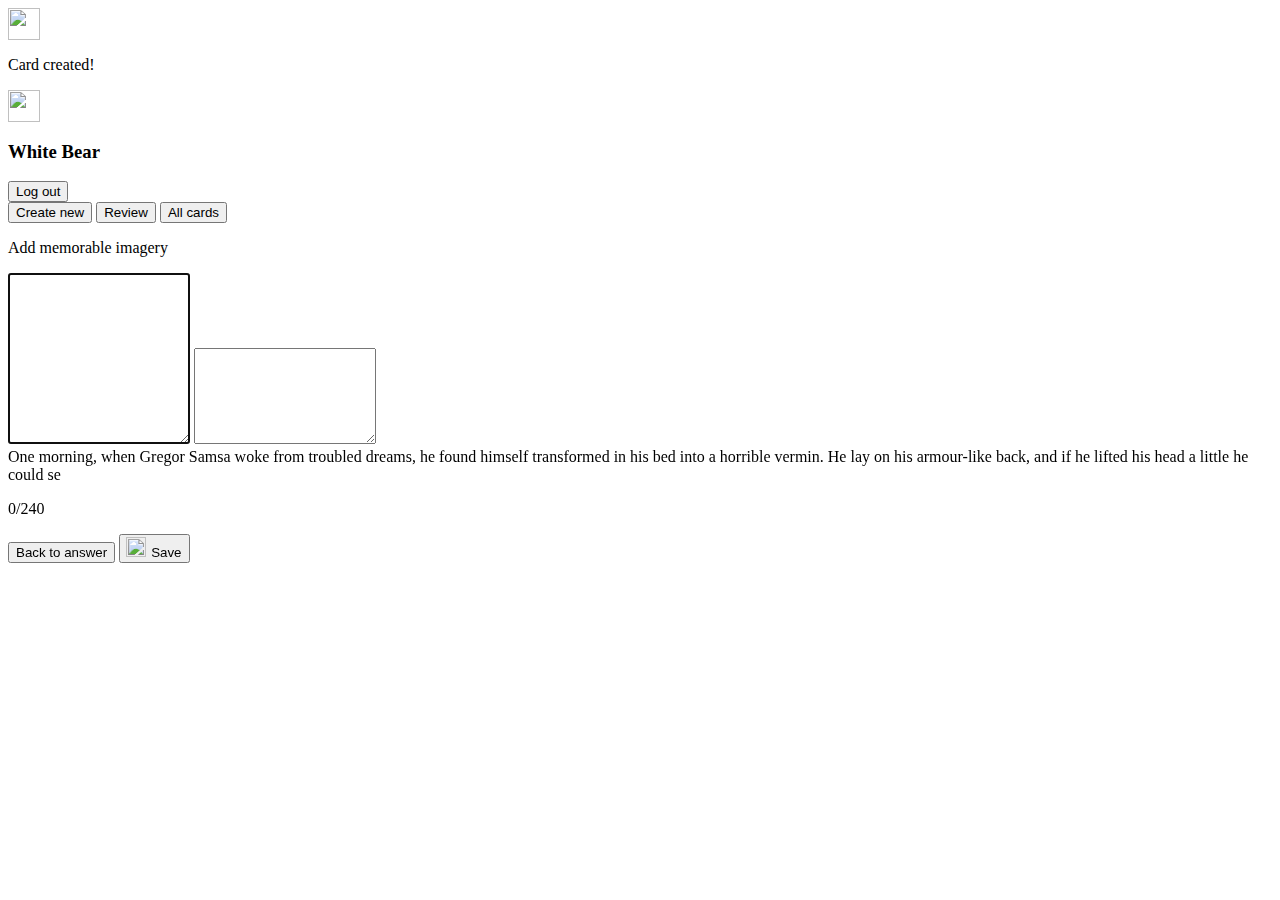
==== all-cards.html @ 061942e2 "add success overlay" ====
<html lang="en">
   <head>
      <meta charset="UTF-8" />
      <meta name="viewport" content="width=device-width, initial-scale=1.0" />
      <title>White Bear</title>
      <link href="/style/dist.css" rel="stylesheet" />
   </head>
   <body>
      <div
         class="bg-success w-100 lead d-none justify-content-center fixed-top"
         id="overlay-success"
      >
         <img src="/icons/success.svg" width="32px" />
         <p class="d-inline py-4 ml-2">Card created!</p>
      </div>

      <div class="container">
         <div class="row">
            <div
               class="col-12 col-md-10 offset-md-1 col-lg-8 offset-lg-2 col-xl-6 offset-xl-3"
            >
               <img src="icons/logo-app.svg" width="32px" />
               <h3 class="d-inline text-brand text-dark">White Bear</h3>
               <button class="btn btn-link float-right mt-n1">Log out</button>
               <div class="clearfix"></div>
               <div
                  class="btn-group d-flex mt-1"
                  role="navigation"
                  aria-label="navigation"
               >
                  <button type="button" class="btn btn-secondary tab-active">
                     Create new
                  </button>
                  <button type="button" class="btn btn-secondary tab-separator">
                     Review
                  </button>
                  <button type="button" class="btn btn-secondary tab-separator">
                     All cards
                  </button>
               </div>

               <p class="text-center lead text-muted my-2">
                  Add memorable imagery
               </p>

               <div class="ml-5 mr-5">
                  <div class="card">
                     <div class="card-body bg-primary lead">
                        <!-- We put in two different text areas 
                            for the mockup depending on screen size, 
                            so that 300 characters would show without 
                            having scroll bars. d-md-none and d-md-block-->
                        <!-- Autofocus is an attribute so the cursor is
                        automatically blinking when the page loads. -->
                        <textarea
                           rows="11"
                           class="d-md-none"
                           autofocus
                        ></textarea>
                        <textarea
                           rows="6"
                           class="d-none d-md-block"
                           autofocus
                        ></textarea>
                     </div>
                  </div>
                  <div class="card">
                     <div class="card-body bg-secondary lead">
                        One morning, when Gregor Samsa woke from troubled
                        dreams, he found himself transformed in his bed into a
                        horrible vermin. He lay on his armour-like back, and if
                        he lifted his head a little he could se
                     </div>
                  </div>

                  <p class="float-right mt-2 mb-5 text-muted">0/240</p>

                  <div class="clearfix"></div>

                  <button class="btn btn-link mt-1">Back to answer</button>
                  <button
                     class="btn btn-primary btn-lg ml-4 float-right"
                     id="save-card"
                  >
                     <img
                        src="/icons/save.svg"
                        width="20px"
                        style="
                           margin-bottom: 3px;
                           margin-right: 5px;
                           margin-left: -1px;
                        "
                     />Save
                  </button>
               </div>
            </div>
         </div>
      </div>
      <script
         src="https://cdnjs.cloudflare.com/ajax/libs/jquery/3.5.1/jquery.min.js"
         defer
      ></script>
      <script src="/script.js" defer></script>
   </body>
</html>
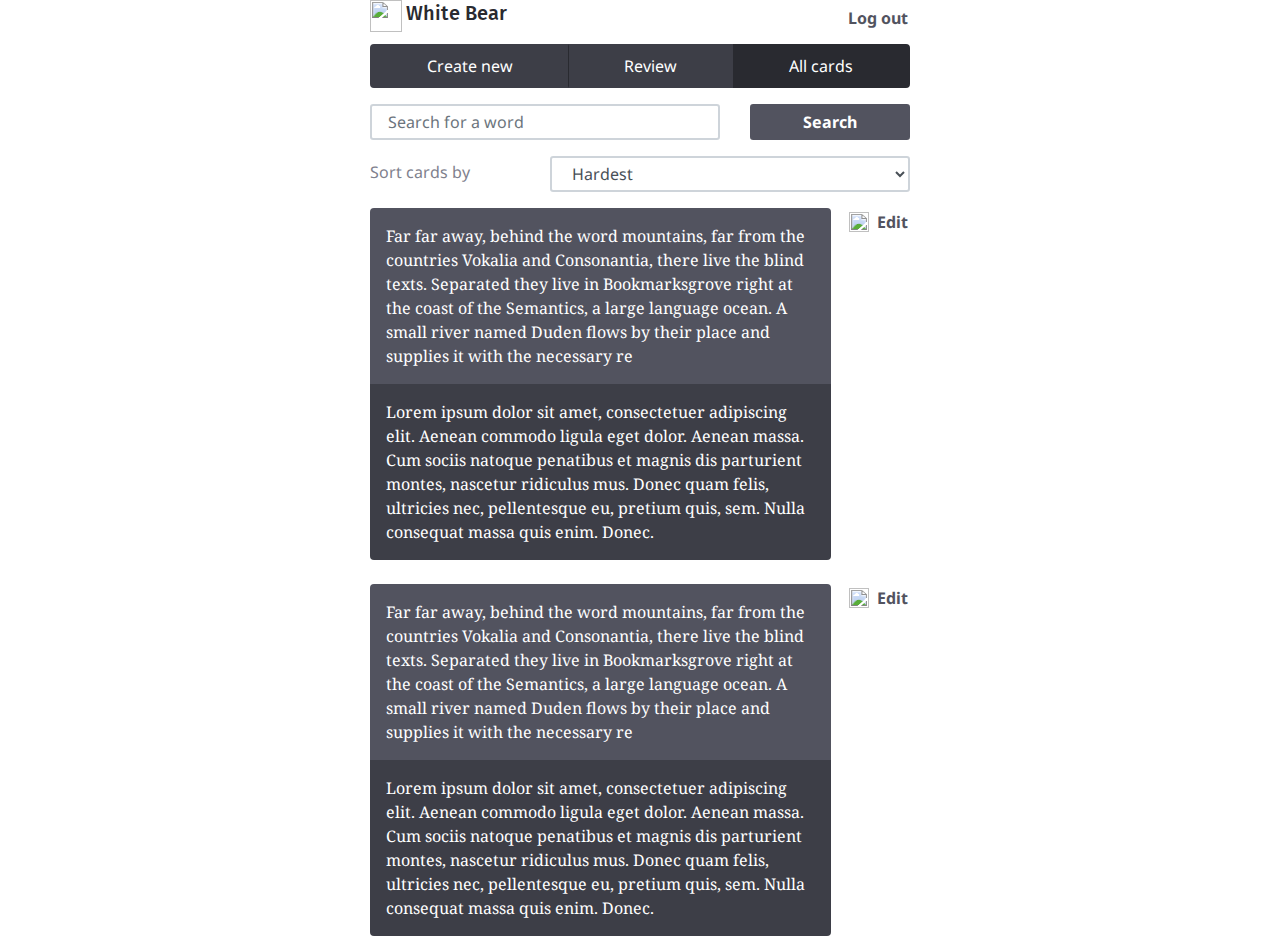
==== commit 4abb479c: "add landing page" ====
--- a/all-cards.html
+++ b/all-cards.html
@@ -21,77 +21,125 @@
             >
                <img src="icons/logo-app.svg" width="32px" />
                <h3 class="d-inline text-brand text-dark">White Bear</h3>
-               <button class="btn btn-link float-right mt-n1">Log out</button>
+               <a href="index.html" class="btn btn-link float-right mt-n1"
+                  >Log out</a
+               >
                <div class="clearfix"></div>
                <div
                   class="btn-group d-flex mt-1"
                   role="navigation"
                   aria-label="navigation"
                >
-                  <button type="button" class="btn btn-secondary tab-active">
+                  <a href="create-answer.html" class="btn btn-secondary">
                      Create new
-                  </button>
-                  <button type="button" class="btn btn-secondary tab-separator">
+                  </a>
+                  <a
+                     href="review-imagery.html"
+                     class="btn btn-secondary tab-separator"
+                  >
                      Review
-                  </button>
-                  <button type="button" class="btn btn-secondary tab-separator">
+                  </a>
+                  <a
+                     href="all-cards.html"
+                     class="btn btn-secondary tab-separator tab-active"
+                  >
                      All cards
-                  </button>
+                  </a>
                </div>
 
-               <p class="text-center lead text-muted my-2">
-                  Add memorable imagery
-               </p>
+               <div class="row my-4">
+                  <div class="col-8">
+                     <input
+                        class="form-control form-control-sm"
+                        type="text"
+                        placeholder="Search for a word"
+                     />
+                  </div>
+                  <div class="col-4">
+                     <button class="btn btn-primary btn-block btn-sm">
+                        Search
+                     </button>
+                  </div>
+               </div>
 
-               <div class="ml-5 mr-5">
-                  <div class="card">
-                     <div class="card-body bg-primary lead">
-                        <!-- We put in two different text areas 
-                            for the mockup depending on screen size, 
-                            so that 300 characters would show without 
-                            having scroll bars. d-md-none and d-md-block-->
-                        <!-- Autofocus is an attribute so the cursor is
-                        automatically blinking when the page loads. -->
-                        <textarea
-                           rows="11"
-                           class="d-md-none"
-                           autofocus
-                        ></textarea>
-                        <textarea
-                           rows="6"
-                           class="d-none d-md-block"
-                           autofocus
-                        ></textarea>
+               <div class="row my-4 no-gutters">
+                  <div class="col-4">
+                     <p class="text-muted mt-1">Sort cards by</p>
+                  </div>
+                  <div class="col-8">
+                     <select class="form-control form-control-sm">
+                        <option>Most recent</option>
+                        <option>Oldest</option>
+                        <option selected>Hardest</option>
+                        <option>Easiest</option>
+                     </select>
+                  </div>
+               </div>
+
+               <div class="d-flex align-items-start mb-5">
+                  <div class="app-cards">
+                     <div class="card">
+                        <div class="card-body bg-primary">
+                           Far far away, behind the word mountains, far from the
+                           countries Vokalia and Consonantia, there live the
+                           blind texts. Separated they live in Bookmarksgrove
+                           right at the coast of the Semantics, a large language
+                           ocean. A small river named Duden flows by their place
+                           and supplies it with the necessary re
+                        </div>
+                     </div>
+                     <div class="card">
+                        <div class="card-body bg-secondary">
+                           Lorem ipsum dolor sit amet, consectetuer adipiscing
+                           elit. Aenean commodo ligula eget dolor. Aenean massa.
+                           Cum sociis natoque penatibus et magnis dis parturient
+                           montes, nascetur ridiculus mus. Donec quam felis,
+                           ultricies nec, pellentesque eu, pretium quis, sem.
+                           Nulla consequat massa quis enim. Donec.
+                        </div>
                      </div>
                   </div>
-                  <div class="card">
-                     <div class="card-body bg-secondary lead">
-                        One morning, when Gregor Samsa woke from troubled
-                        dreams, he found himself transformed in his bed into a
-                        horrible vermin. He lay on his armour-like back, and if
-                        he lifted his head a little he could se
+                  <a href="edit.html" class="btn btn-link ml-4 d-flex mt-n2">
+                     <img
+                        src="/icons/edit.svg"
+                        class="mr-2"
+                        style="margin-top: 2px; margin-right: 8px"
+                        width="20px"
+                     />Edit
+                  </a>
+               </div>
+
+               <div class="d-flex align-items-start">
+                  <div class="app-cards">
+                     <div class="card">
+                        <div class="card-body bg-primary">
+                           Far far away, behind the word mountains, far from the
+                           countries Vokalia and Consonantia, there live the
+                           blind texts. Separated they live in Bookmarksgrove
+                           right at the coast of the Semantics, a large language
+                           ocean. A small river named Duden flows by their place
+                           and supplies it with the necessary re
+                        </div>
+                     </div>
+                     <div class="card">
+                        <div class="card-body bg-secondary">
+                           Lorem ipsum dolor sit amet, consectetuer adipiscing
+                           elit. Aenean commodo ligula eget dolor. Aenean massa.
+                           Cum sociis natoque penatibus et magnis dis parturient
+                           montes, nascetur ridiculus mus. Donec quam felis,
+                           ultricies nec, pellentesque eu, pretium quis, sem.
+                           Nulla consequat massa quis enim. Donec.
+                        </div>
                      </div>
                   </div>
-
-                  <p class="float-right mt-2 mb-5 text-muted">0/240</p>
-
-                  <div class="clearfix"></div>
-
-                  <button class="btn btn-link mt-1">Back to answer</button>
-                  <button
-                     class="btn btn-primary btn-lg ml-4 float-right"
-                     id="save-card"
-                  >
+                  <a href="edit.html" class="btn btn-link ml-4 d-flex mt-n2">
                      <img
-                        src="/icons/save.svg"
+                        src="/icons/edit.svg"
+                        class="mr-2"
+                        style="margin-top: 2px; margin-right: 8px"
                         width="20px"
-                        style="
-                           margin-bottom: 3px;
-                           margin-right: 5px;
-                           margin-left: -1px;
-                        "
-                     />Save
-                  </button>
+                     />Edit
+                  </a>
                </div>
             </div>
          </div>
--- a/style/dist.css
+++ b/style/dist.css
@@ -0,0 +1,11437 @@
+@charset "UTF-8";
+@import url("https://fonts.googleapis.com/css2?family=Fira+Sans:wght@500&family=Noto+Sans:wght@400;700&family=Noto+Serif&display=swap");
+/*!
+ * Bootstrap v4.5.2 (https://getbootstrap.com/)
+ * Copyright 2011-2020 The Bootstrap Authors
+ * Copyright 2011-2020 Twitter, Inc.
+ * Licensed under MIT (https://github.com/twbs/bootstrap/blob/main/LICENSE)
+ */
+:root {
+  --blue: #2f52b9;
+  --indigo: #6610f2;
+  --purple: #6f42c1;
+  --pink: #e83e8c;
+  --red: #a42443;
+  --orange: #fd7e14;
+  --yellow: #ffc107;
+  --green: #28a745;
+  --teal: #20c997;
+  --cyan: #17a2b8;
+  --white: #fff;
+  --gray: #52535f;
+  --gray-dark: #292a30;
+  --primary: #52535f;
+  --secondary: #3d3e47;
+  --success: #2f52b9;
+  --info: #17a2b8;
+  --warning: #ffc107;
+  --danger: #a42443;
+  --light: #cccdd2;
+  --dark: #292a30;
+  --breakpoint-xs: 0;
+  --breakpoint-sm: 576px;
+  --breakpoint-md: 768px;
+  --breakpoint-lg: 992px;
+  --breakpoint-xl: 1200px;
+  --font-family-sans-serif: "Noto Sans", sans-serif, "Apple Color Emoji", "Segoe UI Emoji", "Segoe UI Symbol", "Noto Color Emoji";
+  --font-family-monospace: SFMono-Regular, Menlo, Monaco, Consolas, "Liberation Mono", "Courier New", monospace;
+}
+
+*,
+*::before,
+*::after {
+  box-sizing: border-box;
+}
+
+html {
+  font-family: sans-serif;
+  line-height: 1.15;
+  -webkit-text-size-adjust: 100%;
+  -webkit-tap-highlight-color: rgba(0, 0, 0, 0);
+}
+
+article, aside, figcaption, figure, footer, header, hgroup, main, nav, section {
+  display: block;
+}
+
+body {
+  margin: 0;
+  font-family: "Noto Sans", sans-serif, "Apple Color Emoji", "Segoe UI Emoji", "Segoe UI Symbol", "Noto Color Emoji";
+  font-size: 1rem;
+  font-weight: 400;
+  line-height: 1.5;
+  color: #212529;
+  text-align: left;
+  background-color: #fff;
+}
+
+[tabindex="-1"]:focus:not(:focus-visible) {
+  outline: 0 !important;
+}
+
+hr {
+  box-sizing: content-box;
+  height: 0;
+  overflow: visible;
+}
+
+h1, h2, h3, h4, h5, h6 {
+  margin-top: 0;
+  margin-bottom: 0.5rem;
+}
+
+p {
+  margin-top: 0;
+  margin-bottom: 0;
+}
+
+abbr[title],
+abbr[data-original-title] {
+  text-decoration: underline;
+  text-decoration: underline dotted;
+  cursor: help;
+  border-bottom: 0;
+  text-decoration-skip-ink: none;
+}
+
+address {
+  margin-bottom: 1rem;
+  font-style: normal;
+  line-height: inherit;
+}
+
+ol,
+ul,
+dl {
+  margin-top: 0;
+  margin-bottom: 1rem;
+}
+
+ol ol,
+ul ul,
+ol ul,
+ul ol {
+  margin-bottom: 0;
+}
+
+dt {
+  font-weight: 700;
+}
+
+dd {
+  margin-bottom: 0.5rem;
+  margin-left: 0;
+}
+
+blockquote {
+  margin: 0 0 1rem;
+}
+
+b,
+strong {
+  font-weight: bolder;
+}
+
+small {
+  font-size: 80%;
+}
+
+sub,
+sup {
+  position: relative;
+  font-size: 75%;
+  line-height: 0;
+  vertical-align: baseline;
+}
+
+sub {
+  bottom: -0.25em;
+}
+
+sup {
+  top: -0.5em;
+}
+
+a {
+  color: #52535f;
+  text-decoration: none;
+  background-color: transparent;
+}
+a:hover {
+  color: #2f2f36;
+  text-decoration: underline;
+}
+
+a:not([href]):not([class]) {
+  color: inherit;
+  text-decoration: none;
+}
+a:not([href]):not([class]):hover {
+  color: inherit;
+  text-decoration: none;
+}
+
+pre,
+code,
+kbd,
+samp {
+  font-family: SFMono-Regular, Menlo, Monaco, Consolas, "Liberation Mono", "Courier New", monospace;
+  font-size: 1em;
+}
+
+pre {
+  margin-top: 0;
+  margin-bottom: 1rem;
+  overflow: auto;
+  -ms-overflow-style: scrollbar;
+}
+
+figure {
+  margin: 0 0 1rem;
+}
+
+img {
+  vertical-align: middle;
+  border-style: none;
+}
+
+svg {
+  overflow: hidden;
+  vertical-align: middle;
+}
+
+table {
+  border-collapse: collapse;
+}
+
+caption {
+  padding-top: 0.75rem;
+  padding-bottom: 0.75rem;
+  color: #6c757d;
+  text-align: left;
+  caption-side: bottom;
+}
+
+th {
+  text-align: inherit;
+}
+
+label {
+  display: inline-block;
+  margin-bottom: 0.5rem;
+}
+
+button {
+  border-radius: 0;
+}
+
+button:focus {
+  outline: 1px dotted;
+  outline: 5px auto -webkit-focus-ring-color;
+}
+
+input,
+button,
+select,
+optgroup,
+textarea {
+  margin: 0;
+  font-family: inherit;
+  font-size: inherit;
+  line-height: inherit;
+}
+
+button,
+input {
+  overflow: visible;
+}
+
+button,
+select {
+  text-transform: none;
+}
+
+[role=button] {
+  cursor: pointer;
+}
+
+select {
+  word-wrap: normal;
+}
+
+button,
+[type=button],
+[type=reset],
+[type=submit] {
+  -webkit-appearance: button;
+}
+
+button:not(:disabled),
+[type=button]:not(:disabled),
+[type=reset]:not(:disabled),
+[type=submit]:not(:disabled) {
+  cursor: pointer;
+}
+
+button::-moz-focus-inner,
+[type=button]::-moz-focus-inner,
+[type=reset]::-moz-focus-inner,
+[type=submit]::-moz-focus-inner {
+  padding: 0;
+  border-style: none;
+}
+
+input[type=radio],
+input[type=checkbox] {
+  box-sizing: border-box;
+  padding: 0;
+}
+
+textarea {
+  overflow: auto;
+  resize: vertical;
+}
+
+fieldset {
+  min-width: 0;
+  padding: 0;
+  margin: 0;
+  border: 0;
+}
+
+legend {
+  display: block;
+  width: 100%;
+  max-width: 100%;
+  padding: 0;
+  margin-bottom: 0.5rem;
+  font-size: 1.5rem;
+  line-height: inherit;
+  color: inherit;
+  white-space: normal;
+}
+
+progress {
+  vertical-align: baseline;
+}
+
+[type=number]::-webkit-inner-spin-button,
+[type=number]::-webkit-outer-spin-button {
+  height: auto;
+}
+
+[type=search] {
+  outline-offset: -2px;
+  -webkit-appearance: none;
+}
+
+[type=search]::-webkit-search-decoration {
+  -webkit-appearance: none;
+}
+
+::-webkit-file-upload-button {
+  font: inherit;
+  -webkit-appearance: button;
+}
+
+output {
+  display: inline-block;
+}
+
+summary {
+  display: list-item;
+  cursor: pointer;
+}
+
+template {
+  display: none;
+}
+
+[hidden] {
+  display: none !important;
+}
+
+h1, h2, h3, h4, h5, h6,
+.h1, .h2, .h3, .h4, .h5, .h6 {
+  margin-bottom: 0.5rem;
+  font-weight: 500;
+  line-height: 1.2;
+}
+
+h1, .h1 {
+  font-size: 3.75rem;
+}
+
+h2, .h2 {
+  font-size: 1.6875rem;
+}
+
+h3, .h3 {
+  font-size: 1.25rem;
+}
+
+h4, .h4 {
+  font-size: 1.25rem;
+}
+
+h5, .h5 {
+  font-size: 1.25rem;
+}
+
+h6, .h6 {
+  font-size: 1rem;
+}
+
+.lead {
+  font-size: 1.25rem;
+  font-weight: 400;
+}
+
+.display-1 {
+  font-size: 6rem;
+  font-weight: 300;
+  line-height: 1.2;
+}
+
+.display-2 {
+  font-size: 5.5rem;
+  font-weight: 300;
+  line-height: 1.2;
+}
+
+.display-3 {
+  font-size: 4.5rem;
+  font-weight: 300;
+  line-height: 1.2;
+}
+
+.display-4 {
+  font-size: 3.5rem;
+  font-weight: 300;
+  line-height: 1.2;
+}
+
+hr {
+  margin-top: 1rem;
+  margin-bottom: 1rem;
+  border: 0;
+  border-top: 1px solid rgba(0, 0, 0, 0.1);
+}
+
+small,
+.small {
+  font-size: 80%;
+  font-weight: 400;
+}
+
+mark,
+.mark {
+  padding: 0.2em;
+  background-color: #fcf8e3;
+}
+
+.list-unstyled {
+  padding-left: 0;
+  list-style: none;
+}
+
+.list-inline {
+  padding-left: 0;
+  list-style: none;
+}
+
+.list-inline-item {
+  display: inline-block;
+}
+.list-inline-item:not(:last-child) {
+  margin-right: 0.5rem;
+}
+
+.initialism {
+  font-size: 90%;
+  text-transform: uppercase;
+}
+
+.blockquote {
+  margin-bottom: 1rem;
+  font-size: 1.25rem;
+}
+
+.blockquote-footer {
+  display: block;
+  font-size: 80%;
+  color: #6c757d;
+}
+.blockquote-footer::before {
+  content: "— ";
+}
+
+.img-fluid {
+  max-width: 100%;
+  height: auto;
+}
+
+.img-thumbnail {
+  padding: 0.25rem;
+  background-color: #fff;
+  border: 1px solid #dee2e6;
+  border-radius: 0.25rem;
+  max-width: 100%;
+  height: auto;
+}
+
+.figure {
+  display: inline-block;
+}
+
+.figure-img {
+  margin-bottom: 0.5rem;
+  line-height: 1;
+}
+
+.figure-caption {
+  font-size: 90%;
+  color: #6c757d;
+}
+
+code {
+  font-size: 87.5%;
+  color: #e83e8c;
+  word-wrap: break-word;
+}
+a > code {
+  color: inherit;
+}
+
+kbd {
+  padding: 0.2rem 0.4rem;
+  font-size: 87.5%;
+  color: #fff;
+  background-color: #212529;
+  border-radius: 4px;
+}
+kbd kbd {
+  padding: 0;
+  font-size: 100%;
+  font-weight: 700;
+}
+
+pre {
+  display: block;
+  font-size: 87.5%;
+  color: #212529;
+}
+pre code {
+  font-size: inherit;
+  color: inherit;
+  word-break: normal;
+}
+
+.pre-scrollable {
+  max-height: 340px;
+  overflow-y: scroll;
+}
+
+.container,
+.container-fluid,
+.container-xl,
+.container-lg,
+.container-md,
+.container-sm {
+  width: 100%;
+  padding-right: 15px;
+  padding-left: 15px;
+  margin-right: auto;
+  margin-left: auto;
+}
+
+@media (min-width: 576px) {
+  .container-sm, .container {
+    max-width: 540px;
+  }
+}
+@media (min-width: 768px) {
+  .container-md, .container-sm, .container {
+    max-width: 720px;
+  }
+}
+@media (min-width: 992px) {
+  .container-lg, .container-md, .container-sm, .container {
+    max-width: 960px;
+  }
+}
+@media (min-width: 1200px) {
+  .container-xl, .container-lg, .container-md, .container-sm, .container {
+    max-width: 1140px;
+  }
+}
+.row {
+  display: flex;
+  flex-wrap: wrap;
+  margin-right: -15px;
+  margin-left: -15px;
+}
+
+.no-gutters {
+  margin-right: 0;
+  margin-left: 0;
+}
+.no-gutters > .col,
+.no-gutters > [class*=col-] {
+  padding-right: 0;
+  padding-left: 0;
+}
+
+.col-xl,
+.col-xl-auto, .col-xl-12, .col-xl-11, .col-xl-10, .col-xl-9, .col-xl-8, .col-xl-7, .col-xl-6, .col-xl-5, .col-xl-4, .col-xl-3, .col-xl-2, .col-xl-1, .col-lg,
+.col-lg-auto, .col-lg-12, .col-lg-11, .col-lg-10, .col-lg-9, .col-lg-8, .col-lg-7, .col-lg-6, .col-lg-5, .col-lg-4, .col-lg-3, .col-lg-2, .col-lg-1, .col-md,
+.col-md-auto, .col-md-12, .col-md-11, .col-md-10, .col-md-9, .col-md-8, .col-md-7, .col-md-6, .col-md-5, .col-md-4, .col-md-3, .col-md-2, .col-md-1, .col-sm,
+.col-sm-auto, .col-sm-12, .col-sm-11, .col-sm-10, .col-sm-9, .col-sm-8, .col-sm-7, .col-sm-6, .col-sm-5, .col-sm-4, .col-sm-3, .col-sm-2, .col-sm-1, .col,
+.col-auto, .col-12, .col-11, .col-10, .col-9, .col-8, .col-7, .col-6, .col-5, .col-4, .col-3, .col-2, .col-1 {
+  position: relative;
+  width: 100%;
+  padding-right: 15px;
+  padding-left: 15px;
+}
+
+.col {
+  flex-basis: 0;
+  flex-grow: 1;
+  max-width: 100%;
+}
+
+.row-cols-1 > * {
+  flex: 0 0 100%;
+  max-width: 100%;
+}
+
+.row-cols-2 > * {
+  flex: 0 0 50%;
+  max-width: 50%;
+}
+
+.row-cols-3 > * {
+  flex: 0 0 33.3333333333%;
+  max-width: 33.3333333333%;
+}
+
+.row-cols-4 > * {
+  flex: 0 0 25%;
+  max-width: 25%;
+}
+
+.row-cols-5 > * {
+  flex: 0 0 20%;
+  max-width: 20%;
+}
+
+.row-cols-6 > * {
+  flex: 0 0 16.6666666667%;
+  max-width: 16.6666666667%;
+}
+
+.col-auto {
+  flex: 0 0 auto;
+  width: auto;
+  max-width: 100%;
+}
+
+.col-1 {
+  flex: 0 0 8.3333333333%;
+  max-width: 8.3333333333%;
+}
+
+.col-2 {
+  flex: 0 0 16.6666666667%;
+  max-width: 16.6666666667%;
+}
+
+.col-3 {
+  flex: 0 0 25%;
+  max-width: 25%;
+}
+
+.col-4 {
+  flex: 0 0 33.3333333333%;
+  max-width: 33.3333333333%;
+}
+
+.col-5 {
+  flex: 0 0 41.6666666667%;
+  max-width: 41.6666666667%;
+}
+
+.col-6 {
+  flex: 0 0 50%;
+  max-width: 50%;
+}
+
+.col-7 {
+  flex: 0 0 58.3333333333%;
+  max-width: 58.3333333333%;
+}
+
+.col-8 {
+  flex: 0 0 66.6666666667%;
+  max-width: 66.6666666667%;
+}
+
+.col-9 {
+  flex: 0 0 75%;
+  max-width: 75%;
+}
+
+.col-10 {
+  flex: 0 0 83.3333333333%;
+  max-width: 83.3333333333%;
+}
+
+.col-11 {
+  flex: 0 0 91.6666666667%;
+  max-width: 91.6666666667%;
+}
+
+.col-12 {
+  flex: 0 0 100%;
+  max-width: 100%;
+}
+
+.order-first {
+  order: -1;
+}
+
+.order-last {
+  order: 13;
+}
+
+.order-0 {
+  order: 0;
+}
+
+.order-1 {
+  order: 1;
+}
+
+.order-2 {
+  order: 2;
+}
+
+.order-3 {
+  order: 3;
+}
+
+.order-4 {
+  order: 4;
+}
+
+.order-5 {
+  order: 5;
+}
+
+.order-6 {
+  order: 6;
+}
+
+.order-7 {
+  order: 7;
+}
+
+.order-8 {
+  order: 8;
+}
+
+.order-9 {
+  order: 9;
+}
+
+.order-10 {
+  order: 10;
+}
+
+.order-11 {
+  order: 11;
+}
+
+.order-12 {
+  order: 12;
+}
+
+.offset-1 {
+  margin-left: 8.3333333333%;
+}
+
+.offset-2 {
+  margin-left: 16.6666666667%;
+}
+
+.offset-3 {
+  margin-left: 25%;
+}
+
+.offset-4 {
+  margin-left: 33.3333333333%;
+}
+
+.offset-5 {
+  margin-left: 41.6666666667%;
+}
+
+.offset-6 {
+  margin-left: 50%;
+}
+
+.offset-7 {
+  margin-left: 58.3333333333%;
+}
+
+.offset-8 {
+  margin-left: 66.6666666667%;
+}
+
+.offset-9 {
+  margin-left: 75%;
+}
+
+.offset-10 {
+  margin-left: 83.3333333333%;
+}
+
+.offset-11 {
+  margin-left: 91.6666666667%;
+}
+
+@media (min-width: 576px) {
+  .col-sm {
+    flex-basis: 0;
+    flex-grow: 1;
+    max-width: 100%;
+  }
+
+  .row-cols-sm-1 > * {
+    flex: 0 0 100%;
+    max-width: 100%;
+  }
+
+  .row-cols-sm-2 > * {
+    flex: 0 0 50%;
+    max-width: 50%;
+  }
+
+  .row-cols-sm-3 > * {
+    flex: 0 0 33.3333333333%;
+    max-width: 33.3333333333%;
+  }
+
+  .row-cols-sm-4 > * {
+    flex: 0 0 25%;
+    max-width: 25%;
+  }
+
+  .row-cols-sm-5 > * {
+    flex: 0 0 20%;
+    max-width: 20%;
+  }
+
+  .row-cols-sm-6 > * {
+    flex: 0 0 16.6666666667%;
+    max-width: 16.6666666667%;
+  }
+
+  .col-sm-auto {
+    flex: 0 0 auto;
+    width: auto;
+    max-width: 100%;
+  }
+
+  .col-sm-1 {
+    flex: 0 0 8.3333333333%;
+    max-width: 8.3333333333%;
+  }
+
+  .col-sm-2 {
+    flex: 0 0 16.6666666667%;
+    max-width: 16.6666666667%;
+  }
+
+  .col-sm-3 {
+    flex: 0 0 25%;
+    max-width: 25%;
+  }
+
+  .col-sm-4 {
+    flex: 0 0 33.3333333333%;
+    max-width: 33.3333333333%;
+  }
+
+  .col-sm-5 {
+    flex: 0 0 41.6666666667%;
+    max-width: 41.6666666667%;
+  }
+
+  .col-sm-6 {
+    flex: 0 0 50%;
+    max-width: 50%;
+  }
+
+  .col-sm-7 {
+    flex: 0 0 58.3333333333%;
+    max-width: 58.3333333333%;
+  }
+
+  .col-sm-8 {
+    flex: 0 0 66.6666666667%;
+    max-width: 66.6666666667%;
+  }
+
+  .col-sm-9 {
+    flex: 0 0 75%;
+    max-width: 75%;
+  }
+
+  .col-sm-10 {
+    flex: 0 0 83.3333333333%;
+    max-width: 83.3333333333%;
+  }
+
+  .col-sm-11 {
+    flex: 0 0 91.6666666667%;
+    max-width: 91.6666666667%;
+  }
+
+  .col-sm-12 {
+    flex: 0 0 100%;
+    max-width: 100%;
+  }
+
+  .order-sm-first {
+    order: -1;
+  }
+
+  .order-sm-last {
+    order: 13;
+  }
+
+  .order-sm-0 {
+    order: 0;
+  }
+
+  .order-sm-1 {
+    order: 1;
+  }
+
+  .order-sm-2 {
+    order: 2;
+  }
+
+  .order-sm-3 {
+    order: 3;
+  }
+
+  .order-sm-4 {
+    order: 4;
+  }
+
+  .order-sm-5 {
+    order: 5;
+  }
+
+  .order-sm-6 {
+    order: 6;
+  }
+
+  .order-sm-7 {
+    order: 7;
+  }
+
+  .order-sm-8 {
+    order: 8;
+  }
+
+  .order-sm-9 {
+    order: 9;
+  }
+
+  .order-sm-10 {
+    order: 10;
+  }
+
+  .order-sm-11 {
+    order: 11;
+  }
+
+  .order-sm-12 {
+    order: 12;
+  }
+
+  .offset-sm-0 {
+    margin-left: 0;
+  }
+
+  .offset-sm-1 {
+    margin-left: 8.3333333333%;
+  }
+
+  .offset-sm-2 {
+    margin-left: 16.6666666667%;
+  }
+
+  .offset-sm-3 {
+    margin-left: 25%;
+  }
+
+  .offset-sm-4 {
+    margin-left: 33.3333333333%;
+  }
+
+  .offset-sm-5 {
+    margin-left: 41.6666666667%;
+  }
+
+  .offset-sm-6 {
+    margin-left: 50%;
+  }
+
+  .offset-sm-7 {
+    margin-left: 58.3333333333%;
+  }
+
+  .offset-sm-8 {
+    margin-left: 66.6666666667%;
+  }
+
+  .offset-sm-9 {
+    margin-left: 75%;
+  }
+
+  .offset-sm-10 {
+    margin-left: 83.3333333333%;
+  }
+
+  .offset-sm-11 {
+    margin-left: 91.6666666667%;
+  }
+}
+@media (min-width: 768px) {
+  .col-md {
+    flex-basis: 0;
+    flex-grow: 1;
+    max-width: 100%;
+  }
+
+  .row-cols-md-1 > * {
+    flex: 0 0 100%;
+    max-width: 100%;
+  }
+
+  .row-cols-md-2 > * {
+    flex: 0 0 50%;
+    max-width: 50%;
+  }
+
+  .row-cols-md-3 > * {
+    flex: 0 0 33.3333333333%;
+    max-width: 33.3333333333%;
+  }
+
+  .row-cols-md-4 > * {
+    flex: 0 0 25%;
+    max-width: 25%;
+  }
+
+  .row-cols-md-5 > * {
+    flex: 0 0 20%;
+    max-width: 20%;
+  }
+
+  .row-cols-md-6 > * {
+    flex: 0 0 16.6666666667%;
+    max-width: 16.6666666667%;
+  }
+
+  .col-md-auto {
+    flex: 0 0 auto;
+    width: auto;
+    max-width: 100%;
+  }
+
+  .col-md-1 {
+    flex: 0 0 8.3333333333%;
+    max-width: 8.3333333333%;
+  }
+
+  .col-md-2 {
+    flex: 0 0 16.6666666667%;
+    max-width: 16.6666666667%;
+  }
+
+  .col-md-3 {
+    flex: 0 0 25%;
+    max-width: 25%;
+  }
+
+  .col-md-4 {
+    flex: 0 0 33.3333333333%;
+    max-width: 33.3333333333%;
+  }
+
+  .col-md-5 {
+    flex: 0 0 41.6666666667%;
+    max-width: 41.6666666667%;
+  }
+
+  .col-md-6 {
+    flex: 0 0 50%;
+    max-width: 50%;
+  }
+
+  .col-md-7 {
+    flex: 0 0 58.3333333333%;
+    max-width: 58.3333333333%;
+  }
+
+  .col-md-8 {
+    flex: 0 0 66.6666666667%;
+    max-width: 66.6666666667%;
+  }
+
+  .col-md-9 {
+    flex: 0 0 75%;
+    max-width: 75%;
+  }
+
+  .col-md-10 {
+    flex: 0 0 83.3333333333%;
+    max-width: 83.3333333333%;
+  }
+
+  .col-md-11 {
+    flex: 0 0 91.6666666667%;
+    max-width: 91.6666666667%;
+  }
+
+  .col-md-12 {
+    flex: 0 0 100%;
+    max-width: 100%;
+  }
+
+  .order-md-first {
+    order: -1;
+  }
+
+  .order-md-last {
+    order: 13;
+  }
+
+  .order-md-0 {
+    order: 0;
+  }
+
+  .order-md-1 {
+    order: 1;
+  }
+
+  .order-md-2 {
+    order: 2;
+  }
+
+  .order-md-3 {
+    order: 3;
+  }
+
+  .order-md-4 {
+    order: 4;
+  }
+
+  .order-md-5 {
+    order: 5;
+  }
+
+  .order-md-6 {
+    order: 6;
+  }
+
+  .order-md-7 {
+    order: 7;
+  }
+
+  .order-md-8 {
+    order: 8;
+  }
+
+  .order-md-9 {
+    order: 9;
+  }
+
+  .order-md-10 {
+    order: 10;
+  }
+
+  .order-md-11 {
+    order: 11;
+  }
+
+  .order-md-12 {
+    order: 12;
+  }
+
+  .offset-md-0 {
+    margin-left: 0;
+  }
+
+  .offset-md-1 {
+    margin-left: 8.3333333333%;
+  }
+
+  .offset-md-2 {
+    margin-left: 16.6666666667%;
+  }
+
+  .offset-md-3 {
+    margin-left: 25%;
+  }
+
+  .offset-md-4 {
+    margin-left: 33.3333333333%;
+  }
+
+  .offset-md-5 {
+    margin-left: 41.6666666667%;
+  }
+
+  .offset-md-6 {
+    margin-left: 50%;
+  }
+
+  .offset-md-7 {
+    margin-left: 58.3333333333%;
+  }
+
+  .offset-md-8 {
+    margin-left: 66.6666666667%;
+  }
+
+  .offset-md-9 {
+    margin-left: 75%;
+  }
+
+  .offset-md-10 {
+    margin-left: 83.3333333333%;
+  }
+
+  .offset-md-11 {
+    margin-left: 91.6666666667%;
+  }
+}
+@media (min-width: 992px) {
+  .col-lg {
+    flex-basis: 0;
+    flex-grow: 1;
+    max-width: 100%;
+  }
+
+  .row-cols-lg-1 > * {
+    flex: 0 0 100%;
+    max-width: 100%;
+  }
+
+  .row-cols-lg-2 > * {
+    flex: 0 0 50%;
+    max-width: 50%;
+  }
+
+  .row-cols-lg-3 > * {
+    flex: 0 0 33.3333333333%;
+    max-width: 33.3333333333%;
+  }
+
+  .row-cols-lg-4 > * {
+    flex: 0 0 25%;
+    max-width: 25%;
+  }
+
+  .row-cols-lg-5 > * {
+    flex: 0 0 20%;
+    max-width: 20%;
+  }
+
+  .row-cols-lg-6 > * {
+    flex: 0 0 16.6666666667%;
+    max-width: 16.6666666667%;
+  }
+
+  .col-lg-auto {
+    flex: 0 0 auto;
+    width: auto;
+    max-width: 100%;
+  }
+
+  .col-lg-1 {
+    flex: 0 0 8.3333333333%;
+    max-width: 8.3333333333%;
+  }
+
+  .col-lg-2 {
+    flex: 0 0 16.6666666667%;
+    max-width: 16.6666666667%;
+  }
+
+  .col-lg-3 {
+    flex: 0 0 25%;
+    max-width: 25%;
+  }
+
+  .col-lg-4 {
+    flex: 0 0 33.3333333333%;
+    max-width: 33.3333333333%;
+  }
+
+  .col-lg-5 {
+    flex: 0 0 41.6666666667%;
+    max-width: 41.6666666667%;
+  }
+
+  .col-lg-6 {
+    flex: 0 0 50%;
+    max-width: 50%;
+  }
+
+  .col-lg-7 {
+    flex: 0 0 58.3333333333%;
+    max-width: 58.3333333333%;
+  }
+
+  .col-lg-8 {
+    flex: 0 0 66.6666666667%;
+    max-width: 66.6666666667%;
+  }
+
+  .col-lg-9 {
+    flex: 0 0 75%;
+    max-width: 75%;
+  }
+
+  .col-lg-10 {
+    flex: 0 0 83.3333333333%;
+    max-width: 83.3333333333%;
+  }
+
+  .col-lg-11 {
+    flex: 0 0 91.6666666667%;
+    max-width: 91.6666666667%;
+  }
+
+  .col-lg-12 {
+    flex: 0 0 100%;
+    max-width: 100%;
+  }
+
+  .order-lg-first {
+    order: -1;
+  }
+
+  .order-lg-last {
+    order: 13;
+  }
+
+  .order-lg-0 {
+    order: 0;
+  }
+
+  .order-lg-1 {
+    order: 1;
+  }
+
+  .order-lg-2 {
+    order: 2;
+  }
+
+  .order-lg-3 {
+    order: 3;
+  }
+
+  .order-lg-4 {
+    order: 4;
+  }
+
+  .order-lg-5 {
+    order: 5;
+  }
+
+  .order-lg-6 {
+    order: 6;
+  }
+
+  .order-lg-7 {
+    order: 7;
+  }
+
+  .order-lg-8 {
+    order: 8;
+  }
+
+  .order-lg-9 {
+    order: 9;
+  }
+
+  .order-lg-10 {
+    order: 10;
+  }
+
+  .order-lg-11 {
+    order: 11;
+  }
+
+  .order-lg-12 {
+    order: 12;
+  }
+
+  .offset-lg-0 {
+    margin-left: 0;
+  }
+
+  .offset-lg-1 {
+    margin-left: 8.3333333333%;
+  }
+
+  .offset-lg-2 {
+    margin-left: 16.6666666667%;
+  }
+
+  .offset-lg-3 {
+    margin-left: 25%;
+  }
+
+  .offset-lg-4 {
+    margin-left: 33.3333333333%;
+  }
+
+  .offset-lg-5 {
+    margin-left: 41.6666666667%;
+  }
+
+  .offset-lg-6 {
+    margin-left: 50%;
+  }
+
+  .offset-lg-7 {
+    margin-left: 58.3333333333%;
+  }
+
+  .offset-lg-8 {
+    margin-left: 66.6666666667%;
+  }
+
+  .offset-lg-9 {
+    margin-left: 75%;
+  }
+
+  .offset-lg-10 {
+    margin-left: 83.3333333333%;
+  }
+
+  .offset-lg-11 {
+    margin-left: 91.6666666667%;
+  }
+}
+@media (min-width: 1200px) {
+  .col-xl {
+    flex-basis: 0;
+    flex-grow: 1;
+    max-width: 100%;
+  }
+
+  .row-cols-xl-1 > * {
+    flex: 0 0 100%;
+    max-width: 100%;
+  }
+
+  .row-cols-xl-2 > * {
+    flex: 0 0 50%;
+    max-width: 50%;
+  }
+
+  .row-cols-xl-3 > * {
+    flex: 0 0 33.3333333333%;
+    max-width: 33.3333333333%;
+  }
+
+  .row-cols-xl-4 > * {
+    flex: 0 0 25%;
+    max-width: 25%;
+  }
+
+  .row-cols-xl-5 > * {
+    flex: 0 0 20%;
+    max-width: 20%;
+  }
+
+  .row-cols-xl-6 > * {
+    flex: 0 0 16.6666666667%;
+    max-width: 16.6666666667%;
+  }
+
+  .col-xl-auto {
+    flex: 0 0 auto;
+    width: auto;
+    max-width: 100%;
+  }
+
+  .col-xl-1 {
+    flex: 0 0 8.3333333333%;
+    max-width: 8.3333333333%;
+  }
+
+  .col-xl-2 {
+    flex: 0 0 16.6666666667%;
+    max-width: 16.6666666667%;
+  }
+
+  .col-xl-3 {
+    flex: 0 0 25%;
+    max-width: 25%;
+  }
+
+  .col-xl-4 {
+    flex: 0 0 33.3333333333%;
+    max-width: 33.3333333333%;
+  }
+
+  .col-xl-5 {
+    flex: 0 0 41.6666666667%;
+    max-width: 41.6666666667%;
+  }
+
+  .col-xl-6 {
+    flex: 0 0 50%;
+    max-width: 50%;
+  }
+
+  .col-xl-7 {
+    flex: 0 0 58.3333333333%;
+    max-width: 58.3333333333%;
+  }
+
+  .col-xl-8 {
+    flex: 0 0 66.6666666667%;
+    max-width: 66.6666666667%;
+  }
+
+  .col-xl-9 {
+    flex: 0 0 75%;
+    max-width: 75%;
+  }
+
+  .col-xl-10 {
+    flex: 0 0 83.3333333333%;
+    max-width: 83.3333333333%;
+  }
+
+  .col-xl-11 {
+    flex: 0 0 91.6666666667%;
+    max-width: 91.6666666667%;
+  }
+
+  .col-xl-12 {
+    flex: 0 0 100%;
+    max-width: 100%;
+  }
+
+  .order-xl-first {
+    order: -1;
+  }
+
+  .order-xl-last {
+    order: 13;
+  }
+
+  .order-xl-0 {
+    order: 0;
+  }
+
+  .order-xl-1 {
+    order: 1;
+  }
+
+  .order-xl-2 {
+    order: 2;
+  }
+
+  .order-xl-3 {
+    order: 3;
+  }
+
+  .order-xl-4 {
+    order: 4;
+  }
+
+  .order-xl-5 {
+    order: 5;
+  }
+
+  .order-xl-6 {
+    order: 6;
+  }
+
+  .order-xl-7 {
+    order: 7;
+  }
+
+  .order-xl-8 {
+    order: 8;
+  }
+
+  .order-xl-9 {
+    order: 9;
+  }
+
+  .order-xl-10 {
+    order: 10;
+  }
+
+  .order-xl-11 {
+    order: 11;
+  }
+
+  .order-xl-12 {
+    order: 12;
+  }
+
+  .offset-xl-0 {
+    margin-left: 0;
+  }
+
+  .offset-xl-1 {
+    margin-left: 8.3333333333%;
+  }
+
+  .offset-xl-2 {
+    margin-left: 16.6666666667%;
+  }
+
+  .offset-xl-3 {
+    margin-left: 25%;
+  }
+
+  .offset-xl-4 {
+    margin-left: 33.3333333333%;
+  }
+
+  .offset-xl-5 {
+    margin-left: 41.6666666667%;
+  }
+
+  .offset-xl-6 {
+    margin-left: 50%;
+  }
+
+  .offset-xl-7 {
+    margin-left: 58.3333333333%;
+  }
+
+  .offset-xl-8 {
+    margin-left: 66.6666666667%;
+  }
+
+  .offset-xl-9 {
+    margin-left: 75%;
+  }
+
+  .offset-xl-10 {
+    margin-left: 83.3333333333%;
+  }
+
+  .offset-xl-11 {
+    margin-left: 91.6666666667%;
+  }
+}
+.table {
+  width: 100%;
+  margin-bottom: 1rem;
+  color: #212529;
+}
+.table th,
+.table td {
+  padding: 0.75rem;
+  vertical-align: top;
+  border-top: 1px solid #dee2e6;
+}
+.table thead th {
+  vertical-align: bottom;
+  border-bottom: 2px solid #dee2e6;
+}
+.table tbody + tbody {
+  border-top: 2px solid #dee2e6;
+}
+
+.table-sm th,
+.table-sm td {
+  padding: 0.3rem;
+}
+
+.table-bordered {
+  border: 1px solid #dee2e6;
+}
+.table-bordered th,
+.table-bordered td {
+  border: 1px solid #dee2e6;
+}
+.table-bordered thead th,
+.table-bordered thead td {
+  border-bottom-width: 2px;
+}
+
+.table-borderless th,
+.table-borderless td,
+.table-borderless thead th,
+.table-borderless tbody + tbody {
+  border: 0;
+}
+
+.table-striped tbody tr:nth-of-type(odd) {
+  background-color: rgba(0, 0, 0, 0.05);
+}
+
+.table-hover tbody tr:hover {
+  color: #212529;
+  background-color: rgba(0, 0, 0, 0.075);
+}
+
+.table-primary,
+.table-primary > th,
+.table-primary > td {
+  background-color: #cfcfd2;
+}
+.table-primary th,
+.table-primary td,
+.table-primary thead th,
+.table-primary tbody + tbody {
+  border-color: #a5a6ac;
+}
+
+.table-hover .table-primary:hover {
+  background-color: #c2c2c6;
+}
+.table-hover .table-primary:hover > td,
+.table-hover .table-primary:hover > th {
+  background-color: #c2c2c6;
+}
+
+.table-secondary,
+.table-secondary > th,
+.table-secondary > td {
+  background-color: #c9c9cb;
+}
+.table-secondary th,
+.table-secondary td,
+.table-secondary thead th,
+.table-secondary tbody + tbody {
+  border-color: #9a9b9f;
+}
+
+.table-hover .table-secondary:hover {
+  background-color: #bcbcbe;
+}
+.table-hover .table-secondary:hover > td,
+.table-hover .table-secondary:hover > th {
+  background-color: #bcbcbe;
+}
+
+.table-success,
+.table-success > th,
+.table-success > td {
+  background-color: #c5cfeb;
+}
+.table-success th,
+.table-success td,
+.table-success thead th,
+.table-success tbody + tbody {
+  border-color: #93a5db;
+}
+
+.table-hover .table-success:hover {
+  background-color: #b2bfe4;
+}
+.table-hover .table-success:hover > td,
+.table-hover .table-success:hover > th {
+  background-color: #b2bfe4;
+}
+
+.table-info,
+.table-info > th,
+.table-info > td {
+  background-color: #bee5eb;
+}
+.table-info th,
+.table-info td,
+.table-info thead th,
+.table-info tbody + tbody {
+  border-color: #86cfda;
+}
+
+.table-hover .table-info:hover {
+  background-color: #abdde5;
+}
+.table-hover .table-info:hover > td,
+.table-hover .table-info:hover > th {
+  background-color: #abdde5;
+}
+
+.table-warning,
+.table-warning > th,
+.table-warning > td {
+  background-color: #ffeeba;
+}
+.table-warning th,
+.table-warning td,
+.table-warning thead th,
+.table-warning tbody + tbody {
+  border-color: #ffdf7e;
+}
+
+.table-hover .table-warning:hover {
+  background-color: #ffe8a1;
+}
+.table-hover .table-warning:hover > td,
+.table-hover .table-warning:hover > th {
+  background-color: #ffe8a1;
+}
+
+.table-danger,
+.table-danger > th,
+.table-danger > td {
+  background-color: #e6c2ca;
+}
+.table-danger th,
+.table-danger td,
+.table-danger thead th,
+.table-danger tbody + tbody {
+  border-color: #d08d9d;
+}
+
+.table-hover .table-danger:hover {
+  background-color: #dfb0ba;
+}
+.table-hover .table-danger:hover > td,
+.table-hover .table-danger:hover > th {
+  background-color: #dfb0ba;
+}
+
+.table-light,
+.table-light > th,
+.table-light > td {
+  background-color: #f1f1f2;
+}
+.table-light th,
+.table-light td,
+.table-light thead th,
+.table-light tbody + tbody {
+  border-color: #e4e5e8;
+}
+
+.table-hover .table-light:hover {
+  background-color: #e4e4e6;
+}
+.table-hover .table-light:hover > td,
+.table-hover .table-light:hover > th {
+  background-color: #e4e4e6;
+}
+
+.table-dark,
+.table-dark > th,
+.table-dark > td {
+  background-color: #c3c3c5;
+}
+.table-dark th,
+.table-dark td,
+.table-dark thead th,
+.table-dark tbody + tbody {
+  border-color: #909093;
+}
+
+.table-hover .table-dark:hover {
+  background-color: #b6b6b8;
+}
+.table-hover .table-dark:hover > td,
+.table-hover .table-dark:hover > th {
+  background-color: #b6b6b8;
+}
+
+.table-active,
+.table-active > th,
+.table-active > td {
+  background-color: rgba(0, 0, 0, 0.075);
+}
+
+.table-hover .table-active:hover {
+  background-color: rgba(0, 0, 0, 0.075);
+}
+.table-hover .table-active:hover > td,
+.table-hover .table-active:hover > th {
+  background-color: rgba(0, 0, 0, 0.075);
+}
+
+.table .thead-dark th {
+  color: #fff;
+  background-color: #343a40;
+  border-color: #454d55;
+}
+.table .thead-light th {
+  color: #495057;
+  background-color: #e9ecef;
+  border-color: #dee2e6;
+}
+
+.table-dark {
+  color: #fff;
+  background-color: #343a40;
+}
+.table-dark th,
+.table-dark td,
+.table-dark thead th {
+  border-color: #454d55;
+}
+.table-dark.table-bordered {
+  border: 0;
+}
+.table-dark.table-striped tbody tr:nth-of-type(odd) {
+  background-color: rgba(255, 255, 255, 0.05);
+}
+.table-dark.table-hover tbody tr:hover {
+  color: #fff;
+  background-color: rgba(255, 255, 255, 0.075);
+}
+
+@media (max-width: 575.98px) {
+  .table-responsive-sm {
+    display: block;
+    width: 100%;
+    overflow-x: auto;
+    -webkit-overflow-scrolling: touch;
+  }
+  .table-responsive-sm > .table-bordered {
+    border: 0;
+  }
+}
+@media (max-width: 767.98px) {
+  .table-responsive-md {
+    display: block;
+    width: 100%;
+    overflow-x: auto;
+    -webkit-overflow-scrolling: touch;
+  }
+  .table-responsive-md > .table-bordered {
+    border: 0;
+  }
+}
+@media (max-width: 991.98px) {
+  .table-responsive-lg {
+    display: block;
+    width: 100%;
+    overflow-x: auto;
+    -webkit-overflow-scrolling: touch;
+  }
+  .table-responsive-lg > .table-bordered {
+    border: 0;
+  }
+}
+@media (max-width: 1199.98px) {
+  .table-responsive-xl {
+    display: block;
+    width: 100%;
+    overflow-x: auto;
+    -webkit-overflow-scrolling: touch;
+  }
+  .table-responsive-xl > .table-bordered {
+    border: 0;
+  }
+}
+.table-responsive {
+  display: block;
+  width: 100%;
+  overflow-x: auto;
+  -webkit-overflow-scrolling: touch;
+}
+.table-responsive > .table-bordered {
+  border: 0;
+}
+
+.form-control {
+  display: block;
+  width: 100%;
+  height: 44px;
+  padding: 8px 16px;
+  font-size: 1rem;
+  font-weight: 400;
+  line-height: 1.5;
+  color: #495057;
+  background-color: #fff;
+  background-clip: padding-box;
+  border: 2px solid #ced4da;
+  border-radius: 0.25rem;
+  transition: border-color 0.15s ease-in-out, box-shadow 0.15s ease-in-out;
+}
+@media (prefers-reduced-motion: reduce) {
+  .form-control {
+    transition: none;
+  }
+}
+.form-control::-ms-expand {
+  background-color: transparent;
+  border: 0;
+}
+.form-control:-moz-focusring {
+  color: transparent;
+  text-shadow: 0 0 0 #495057;
+}
+.form-control:focus {
+  color: #495057;
+  background-color: #fff;
+  border-color: #80bdff;
+  outline: 0;
+  box-shadow: 0 0 0 0.2rem rgba(0, 123, 255, 0.25);
+}
+.form-control::placeholder {
+  color: #6c757d;
+  opacity: 1;
+}
+.form-control:disabled, .form-control[readonly] {
+  background-color: #e9ecef;
+  opacity: 1;
+}
+
+input[type=date].form-control,
+input[type=time].form-control,
+input[type=datetime-local].form-control,
+input[type=month].form-control {
+  appearance: none;
+}
+
+select.form-control:focus::-ms-value {
+  color: #495057;
+  background-color: #fff;
+}
+
+.form-control-file,
+.form-control-range {
+  display: block;
+  width: 100%;
+}
+
+.col-form-label {
+  padding-top: 10px;
+  padding-bottom: 10px;
+  margin-bottom: 0;
+  font-size: inherit;
+  line-height: 1.5;
+}
+
+.col-form-label-lg {
+  padding-top: 10px;
+  padding-bottom: 10px;
+  font-size: 1rem;
+  line-height: 1.5;
+}
+
+.col-form-label-sm {
+  padding-top: 6px;
+  padding-bottom: 6px;
+  font-size: 1rem;
+  line-height: 1.5;
+}
+
+.form-control-plaintext {
+  display: block;
+  width: 100%;
+  padding: 8px 0;
+  margin-bottom: 0;
+  font-size: 1rem;
+  line-height: 1.5;
+  color: #212529;
+  background-color: transparent;
+  border: solid transparent;
+  border-width: 2px 0;
+}
+.form-control-plaintext.form-control-sm, .form-control-plaintext.form-control-lg {
+  padding-right: 0;
+  padding-left: 0;
+}
+
+.form-control-sm {
+  height: 36px;
+  padding: 4px 16px;
+  font-size: 1rem;
+  line-height: 1.5;
+  border-radius: 0.2rem;
+}
+
+.form-control-lg {
+  height: 44px;
+  padding: 8px 32px;
+  font-size: 1rem;
+  line-height: 1.5;
+  border-radius: 0.3rem;
+}
+
+select.form-control[size], select.form-control[multiple] {
+  height: auto;
+}
+
+textarea.form-control {
+  height: auto;
+}
+
+.form-group {
+  margin-bottom: 1rem;
+}
+
+.form-text {
+  display: block;
+  margin-top: 0.25rem;
+}
+
+.form-row {
+  display: flex;
+  flex-wrap: wrap;
+  margin-right: -5px;
+  margin-left: -5px;
+}
+.form-row > .col,
+.form-row > [class*=col-] {
+  padding-right: 5px;
+  padding-left: 5px;
+}
+
+.form-check {
+  position: relative;
+  display: block;
+  padding-left: 1.25rem;
+}
+
+.form-check-input {
+  position: absolute;
+  margin-top: 0.3rem;
+  margin-left: -1.25rem;
+}
+.form-check-input[disabled] ~ .form-check-label, .form-check-input:disabled ~ .form-check-label {
+  color: #80818d;
+}
+
+.form-check-label {
+  margin-bottom: 0;
+}
+
+.form-check-inline {
+  display: inline-flex;
+  align-items: center;
+  padding-left: 0;
+  margin-right: 0.75rem;
+}
+.form-check-inline .form-check-input {
+  position: static;
+  margin-top: 0;
+  margin-right: 0.3125rem;
+  margin-left: 0;
+}
+
+.valid-feedback {
+  display: none;
+  width: 100%;
+  margin-top: 0.25rem;
+  font-size: 80%;
+  color: #28a745;
+}
+
+.valid-tooltip {
+  position: absolute;
+  top: 100%;
+  left: 0;
+  z-index: 5;
+  display: none;
+  max-width: 100%;
+  padding: 0.25rem 0.5rem;
+  margin-top: 0.1rem;
+  font-size: 0.875rem;
+  line-height: 1.5;
+  color: #fff;
+  background-color: rgba(40, 167, 69, 0.9);
+  border-radius: 0.25rem;
+}
+
+.was-validated :valid ~ .valid-feedback,
+.was-validated :valid ~ .valid-tooltip,
+.is-valid ~ .valid-feedback,
+.is-valid ~ .valid-tooltip {
+  display: block;
+}
+
+.was-validated .form-control:valid, .form-control.is-valid {
+  border-color: #28a745;
+  padding-right: calc(1.5em + 0.75rem);
+  background-image: url("data:image/svg+xml,%3csvg xmlns='http://www.w3.org/2000/svg' width='8' height='8' viewBox='0 0 8 8'%3e%3cpath fill='%2328a745' d='M2.3 6.73L.6 4.53c-.4-1.04.46-1.4 1.1-.8l1.1 1.4 3.4-3.8c.6-.63 1.6-.27 1.2.7l-4 4.6c-.43.5-.8.4-1.1.1z'/%3e%3c/svg%3e");
+  background-repeat: no-repeat;
+  background-position: right calc(0.375em + 0.1875rem) center;
+  background-size: calc(0.75em + 0.375rem) calc(0.75em + 0.375rem);
+}
+.was-validated .form-control:valid:focus, .form-control.is-valid:focus {
+  border-color: #28a745;
+  box-shadow: 0 0 0 0.2rem rgba(40, 167, 69, 0.25);
+}
+
+.was-validated textarea.form-control:valid, textarea.form-control.is-valid {
+  padding-right: calc(1.5em + 0.75rem);
+  background-position: top calc(0.375em + 0.1875rem) right calc(0.375em + 0.1875rem);
+}
+
+.was-validated .custom-select:valid, .custom-select.is-valid {
+  border-color: #28a745;
+  padding-right: calc(0.75em + 2.3125rem);
+  background: url("data:image/svg+xml,%3csvg xmlns='http://www.w3.org/2000/svg' width='4' height='5' viewBox='0 0 4 5'%3e%3cpath fill='%23343a40' d='M2 0L0 2h4zm0 5L0 3h4z'/%3e%3c/svg%3e") no-repeat right 0.75rem center/8px 10px, url("data:image/svg+xml,%3csvg xmlns='http://www.w3.org/2000/svg' width='8' height='8' viewBox='0 0 8 8'%3e%3cpath fill='%2328a745' d='M2.3 6.73L.6 4.53c-.4-1.04.46-1.4 1.1-.8l1.1 1.4 3.4-3.8c.6-.63 1.6-.27 1.2.7l-4 4.6c-.43.5-.8.4-1.1.1z'/%3e%3c/svg%3e") #fff no-repeat center right 1.75rem/calc(0.75em + 0.375rem) calc(0.75em + 0.375rem);
+}
+.was-validated .custom-select:valid:focus, .custom-select.is-valid:focus {
+  border-color: #28a745;
+  box-shadow: 0 0 0 0.2rem rgba(40, 167, 69, 0.25);
+}
+
+.was-validated .form-check-input:valid ~ .form-check-label, .form-check-input.is-valid ~ .form-check-label {
+  color: #28a745;
+}
+.was-validated .form-check-input:valid ~ .valid-feedback,
+.was-validated .form-check-input:valid ~ .valid-tooltip, .form-check-input.is-valid ~ .valid-feedback,
+.form-check-input.is-valid ~ .valid-tooltip {
+  display: block;
+}
+
+.was-validated .custom-control-input:valid ~ .custom-control-label, .custom-control-input.is-valid ~ .custom-control-label {
+  color: #28a745;
+}
+.was-validated .custom-control-input:valid ~ .custom-control-label::before, .custom-control-input.is-valid ~ .custom-control-label::before {
+  border-color: #28a745;
+}
+.was-validated .custom-control-input:valid:checked ~ .custom-control-label::before, .custom-control-input.is-valid:checked ~ .custom-control-label::before {
+  border-color: #34ce57;
+  background-color: #34ce57;
+}
+.was-validated .custom-control-input:valid:focus ~ .custom-control-label::before, .custom-control-input.is-valid:focus ~ .custom-control-label::before {
+  box-shadow: 0 0 0 0.2rem rgba(40, 167, 69, 0.25);
+}
+.was-validated .custom-control-input:valid:focus:not(:checked) ~ .custom-control-label::before, .custom-control-input.is-valid:focus:not(:checked) ~ .custom-control-label::before {
+  border-color: #28a745;
+}
+
+.was-validated .custom-file-input:valid ~ .custom-file-label, .custom-file-input.is-valid ~ .custom-file-label {
+  border-color: #28a745;
+}
+.was-validated .custom-file-input:valid:focus ~ .custom-file-label, .custom-file-input.is-valid:focus ~ .custom-file-label {
+  border-color: #28a745;
+  box-shadow: 0 0 0 0.2rem rgba(40, 167, 69, 0.25);
+}
+
+.invalid-feedback {
+  display: none;
+  width: 100%;
+  margin-top: 0.25rem;
+  font-size: 80%;
+  color: #dc3545;
+}
+
+.invalid-tooltip {
+  position: absolute;
+  top: 100%;
+  left: 0;
+  z-index: 5;
+  display: none;
+  max-width: 100%;
+  padding: 0.25rem 0.5rem;
+  margin-top: 0.1rem;
+  font-size: 0.875rem;
+  line-height: 1.5;
+  color: #fff;
+  background-color: rgba(220, 53, 69, 0.9);
+  border-radius: 0.25rem;
+}
+
+.was-validated :invalid ~ .invalid-feedback,
+.was-validated :invalid ~ .invalid-tooltip,
+.is-invalid ~ .invalid-feedback,
+.is-invalid ~ .invalid-tooltip {
+  display: block;
+}
+
+.was-validated .form-control:invalid, .form-control.is-invalid {
+  border-color: #dc3545;
+  padding-right: calc(1.5em + 0.75rem);
+  background-image: url("data:image/svg+xml,%3csvg xmlns='http://www.w3.org/2000/svg' width='12' height='12' fill='none' stroke='%23dc3545' viewBox='0 0 12 12'%3e%3ccircle cx='6' cy='6' r='4.5'/%3e%3cpath stroke-linejoin='round' d='M5.8 3.6h.4L6 6.5z'/%3e%3ccircle cx='6' cy='8.2' r='.6' fill='%23dc3545' stroke='none'/%3e%3c/svg%3e");
+  background-repeat: no-repeat;
+  background-position: right calc(0.375em + 0.1875rem) center;
+  background-size: calc(0.75em + 0.375rem) calc(0.75em + 0.375rem);
+}
+.was-validated .form-control:invalid:focus, .form-control.is-invalid:focus {
+  border-color: #dc3545;
+  box-shadow: 0 0 0 0.2rem rgba(220, 53, 69, 0.25);
+}
+
+.was-validated textarea.form-control:invalid, textarea.form-control.is-invalid {
+  padding-right: calc(1.5em + 0.75rem);
+  background-position: top calc(0.375em + 0.1875rem) right calc(0.375em + 0.1875rem);
+}
+
+.was-validated .custom-select:invalid, .custom-select.is-invalid {
+  border-color: #dc3545;
+  padding-right: calc(0.75em + 2.3125rem);
+  background: url("data:image/svg+xml,%3csvg xmlns='http://www.w3.org/2000/svg' width='4' height='5' viewBox='0 0 4 5'%3e%3cpath fill='%23343a40' d='M2 0L0 2h4zm0 5L0 3h4z'/%3e%3c/svg%3e") no-repeat right 0.75rem center/8px 10px, url("data:image/svg+xml,%3csvg xmlns='http://www.w3.org/2000/svg' width='12' height='12' fill='none' stroke='%23dc3545' viewBox='0 0 12 12'%3e%3ccircle cx='6' cy='6' r='4.5'/%3e%3cpath stroke-linejoin='round' d='M5.8 3.6h.4L6 6.5z'/%3e%3ccircle cx='6' cy='8.2' r='.6' fill='%23dc3545' stroke='none'/%3e%3c/svg%3e") #fff no-repeat center right 1.75rem/calc(0.75em + 0.375rem) calc(0.75em + 0.375rem);
+}
+.was-validated .custom-select:invalid:focus, .custom-select.is-invalid:focus {
+  border-color: #dc3545;
+  box-shadow: 0 0 0 0.2rem rgba(220, 53, 69, 0.25);
+}
+
+.was-validated .form-check-input:invalid ~ .form-check-label, .form-check-input.is-invalid ~ .form-check-label {
+  color: #dc3545;
+}
+.was-validated .form-check-input:invalid ~ .invalid-feedback,
+.was-validated .form-check-input:invalid ~ .invalid-tooltip, .form-check-input.is-invalid ~ .invalid-feedback,
+.form-check-input.is-invalid ~ .invalid-tooltip {
+  display: block;
+}
+
+.was-validated .custom-control-input:invalid ~ .custom-control-label, .custom-control-input.is-invalid ~ .custom-control-label {
+  color: #dc3545;
+}
+.was-validated .custom-control-input:invalid ~ .custom-control-label::before, .custom-control-input.is-invalid ~ .custom-control-label::before {
+  border-color: #dc3545;
+}
+.was-validated .custom-control-input:invalid:checked ~ .custom-control-label::before, .custom-control-input.is-invalid:checked ~ .custom-control-label::before {
+  border-color: #e4606d;
+  background-color: #e4606d;
+}
+.was-validated .custom-control-input:invalid:focus ~ .custom-control-label::before, .custom-control-input.is-invalid:focus ~ .custom-control-label::before {
+  box-shadow: 0 0 0 0.2rem rgba(220, 53, 69, 0.25);
+}
+.was-validated .custom-control-input:invalid:focus:not(:checked) ~ .custom-control-label::before, .custom-control-input.is-invalid:focus:not(:checked) ~ .custom-control-label::before {
+  border-color: #dc3545;
+}
+
+.was-validated .custom-file-input:invalid ~ .custom-file-label, .custom-file-input.is-invalid ~ .custom-file-label {
+  border-color: #dc3545;
+}
+.was-validated .custom-file-input:invalid:focus ~ .custom-file-label, .custom-file-input.is-invalid:focus ~ .custom-file-label {
+  border-color: #dc3545;
+  box-shadow: 0 0 0 0.2rem rgba(220, 53, 69, 0.25);
+}
+
+.form-inline {
+  display: flex;
+  flex-flow: row wrap;
+  align-items: center;
+}
+.form-inline .form-check {
+  width: 100%;
+}
+@media (min-width: 576px) {
+  .form-inline label {
+    display: flex;
+    align-items: center;
+    justify-content: center;
+    margin-bottom: 0;
+  }
+  .form-inline .form-group {
+    display: flex;
+    flex: 0 0 auto;
+    flex-flow: row wrap;
+    align-items: center;
+    margin-bottom: 0;
+  }
+  .form-inline .form-control {
+    display: inline-block;
+    width: auto;
+    vertical-align: middle;
+  }
+  .form-inline .form-control-plaintext {
+    display: inline-block;
+  }
+  .form-inline .input-group,
+.form-inline .custom-select {
+    width: auto;
+  }
+  .form-inline .form-check {
+    display: flex;
+    align-items: center;
+    justify-content: center;
+    width: auto;
+    padding-left: 0;
+  }
+  .form-inline .form-check-input {
+    position: relative;
+    flex-shrink: 0;
+    margin-top: 0;
+    margin-right: 0.25rem;
+    margin-left: 0;
+  }
+  .form-inline .custom-control {
+    align-items: center;
+    justify-content: center;
+  }
+  .form-inline .custom-control-label {
+    margin-bottom: 0;
+  }
+}
+
+.btn {
+  display: inline-block;
+  font-weight: 700;
+  color: #212529;
+  text-align: center;
+  vertical-align: middle;
+  user-select: none;
+  background-color: transparent;
+  border: 2px solid transparent;
+  padding: 8px 16px;
+  font-size: 1rem;
+  line-height: 1.5;
+  border-radius: 0.25rem;
+  transition: color 0.15s ease-in-out, background-color 0.15s ease-in-out, border-color 0.15s ease-in-out, box-shadow 0.15s ease-in-out;
+}
+@media (prefers-reduced-motion: reduce) {
+  .btn {
+    transition: none;
+  }
+}
+.btn:hover {
+  color: #212529;
+  text-decoration: none;
+}
+.btn:focus, .btn.focus {
+  outline: 0;
+  box-shadow: 0 0 0 0.2rem rgba(0, 123, 255, 0.25);
+}
+.btn.disabled, .btn:disabled {
+  opacity: 0.65;
+}
+.btn:not(:disabled):not(.disabled) {
+  cursor: pointer;
+}
+a.btn.disabled,
+fieldset:disabled a.btn {
+  pointer-events: none;
+}
+
+.btn-primary {
+  color: #fff;
+  background-color: #52535f;
+  border-color: #52535f;
+}
+.btn-primary:hover {
+  color: #fff;
+  background-color: #40414a;
+  border-color: #3a3b44;
+}
+.btn-primary:focus, .btn-primary.focus {
+  color: #fff;
+  background-color: #40414a;
+  border-color: #3a3b44;
+  box-shadow: 0 0 0 0.2rem rgba(108, 109, 119, 0.5);
+}
+.btn-primary.disabled, .btn-primary:disabled {
+  color: #fff;
+  background-color: #52535f;
+  border-color: #52535f;
+}
+.btn-primary:not(:disabled):not(.disabled):active, .btn-primary:not(:disabled):not(.disabled).active, .show > .btn-primary.dropdown-toggle {
+  color: #fff;
+  background-color: #3a3b44;
+  border-color: #34353d;
+}
+.btn-primary:not(:disabled):not(.disabled):active:focus, .btn-primary:not(:disabled):not(.disabled).active:focus, .show > .btn-primary.dropdown-toggle:focus {
+  box-shadow: 0 0 0 0.2rem rgba(108, 109, 119, 0.5);
+}
+
+.btn-secondary {
+  color: #fff;
+  background-color: #3d3e47;
+  border-color: #3d3e47;
+}
+.btn-secondary:hover {
+  color: #fff;
+  background-color: #2b2c32;
+  border-color: #25262c;
+}
+.btn-secondary:focus, .btn-secondary.focus {
+  color: #fff;
+  background-color: #2b2c32;
+  border-color: #25262c;
+  box-shadow: 0 0 0 0.2rem rgba(90, 91, 99, 0.5);
+}
+.btn-secondary.disabled, .btn-secondary:disabled {
+  color: #fff;
+  background-color: #3d3e47;
+  border-color: #3d3e47;
+}
+.btn-secondary:not(:disabled):not(.disabled):active, .btn-secondary:not(:disabled):not(.disabled).active, .show > .btn-secondary.dropdown-toggle {
+  color: #fff;
+  background-color: #25262c;
+  border-color: #202025;
+}
+.btn-secondary:not(:disabled):not(.disabled):active:focus, .btn-secondary:not(:disabled):not(.disabled).active:focus, .show > .btn-secondary.dropdown-toggle:focus {
+  box-shadow: 0 0 0 0.2rem rgba(90, 91, 99, 0.5);
+}
+
+.btn-success {
+  color: #fff;
+  background-color: #2f52b9;
+  border-color: #2f52b9;
+}
+.btn-success:hover {
+  color: #fff;
+  background-color: #27449a;
+  border-color: #254090;
+}
+.btn-success:focus, .btn-success.focus {
+  color: #fff;
+  background-color: #27449a;
+  border-color: #254090;
+  box-shadow: 0 0 0 0.2rem rgba(78, 108, 196, 0.5);
+}
+.btn-success.disabled, .btn-success:disabled {
+  color: #fff;
+  background-color: #2f52b9;
+  border-color: #2f52b9;
+}
+.btn-success:not(:disabled):not(.disabled):active, .btn-success:not(:disabled):not(.disabled).active, .show > .btn-success.dropdown-toggle {
+  color: #fff;
+  background-color: #254090;
+  border-color: #223b86;
+}
+.btn-success:not(:disabled):not(.disabled):active:focus, .btn-success:not(:disabled):not(.disabled).active:focus, .show > .btn-success.dropdown-toggle:focus {
+  box-shadow: 0 0 0 0.2rem rgba(78, 108, 196, 0.5);
+}
+
+.btn-info {
+  color: #fff;
+  background-color: #17a2b8;
+  border-color: #17a2b8;
+}
+.btn-info:hover {
+  color: #fff;
+  background-color: #138496;
+  border-color: #117a8b;
+}
+.btn-info:focus, .btn-info.focus {
+  color: #fff;
+  background-color: #138496;
+  border-color: #117a8b;
+  box-shadow: 0 0 0 0.2rem rgba(58, 176, 195, 0.5);
+}
+.btn-info.disabled, .btn-info:disabled {
+  color: #fff;
+  background-color: #17a2b8;
+  border-color: #17a2b8;
+}
+.btn-info:not(:disabled):not(.disabled):active, .btn-info:not(:disabled):not(.disabled).active, .show > .btn-info.dropdown-toggle {
+  color: #fff;
+  background-color: #117a8b;
+  border-color: #10707f;
+}
+.btn-info:not(:disabled):not(.disabled):active:focus, .btn-info:not(:disabled):not(.disabled).active:focus, .show > .btn-info.dropdown-toggle:focus {
+  box-shadow: 0 0 0 0.2rem rgba(58, 176, 195, 0.5);
+}
+
+.btn-warning {
+  color: #212529;
+  background-color: #ffc107;
+  border-color: #ffc107;
+}
+.btn-warning:hover {
+  color: #212529;
+  background-color: #e0a800;
+  border-color: #d39e00;
+}
+.btn-warning:focus, .btn-warning.focus {
+  color: #212529;
+  background-color: #e0a800;
+  border-color: #d39e00;
+  box-shadow: 0 0 0 0.2rem rgba(222, 170, 12, 0.5);
+}
+.btn-warning.disabled, .btn-warning:disabled {
+  color: #212529;
+  background-color: #ffc107;
+  border-color: #ffc107;
+}
+.btn-warning:not(:disabled):not(.disabled):active, .btn-warning:not(:disabled):not(.disabled).active, .show > .btn-warning.dropdown-toggle {
+  color: #212529;
+  background-color: #d39e00;
+  border-color: #c69500;
+}
+.btn-warning:not(:disabled):not(.disabled):active:focus, .btn-warning:not(:disabled):not(.disabled).active:focus, .show > .btn-warning.dropdown-toggle:focus {
+  box-shadow: 0 0 0 0.2rem rgba(222, 170, 12, 0.5);
+}
+
+.btn-danger {
+  color: #fff;
+  background-color: #a42443;
+  border-color: #a42443;
+}
+.btn-danger:hover {
+  color: #fff;
+  background-color: #851d36;
+  border-color: #7a1b32;
+}
+.btn-danger:focus, .btn-danger.focus {
+  color: #fff;
+  background-color: #851d36;
+  border-color: #7a1b32;
+  box-shadow: 0 0 0 0.2rem rgba(178, 69, 95, 0.5);
+}
+.btn-danger.disabled, .btn-danger:disabled {
+  color: #fff;
+  background-color: #a42443;
+  border-color: #a42443;
+}
+.btn-danger:not(:disabled):not(.disabled):active, .btn-danger:not(:disabled):not(.disabled).active, .show > .btn-danger.dropdown-toggle {
+  color: #fff;
+  background-color: #7a1b32;
+  border-color: #70192e;
+}
+.btn-danger:not(:disabled):not(.disabled):active:focus, .btn-danger:not(:disabled):not(.disabled).active:focus, .show > .btn-danger.dropdown-toggle:focus {
+  box-shadow: 0 0 0 0.2rem rgba(178, 69, 95, 0.5);
+}
+
+.btn-light {
+  color: #212529;
+  background-color: #cccdd2;
+  border-color: #cccdd2;
+}
+.btn-light:hover {
+  color: #212529;
+  background-color: #b8b9c0;
+  border-color: #b1b2ba;
+}
+.btn-light:focus, .btn-light.focus {
+  color: #212529;
+  background-color: #b8b9c0;
+  border-color: #b1b2ba;
+  box-shadow: 0 0 0 0.2rem rgba(178, 180, 185, 0.5);
+}
+.btn-light.disabled, .btn-light:disabled {
+  color: #212529;
+  background-color: #cccdd2;
+  border-color: #cccdd2;
+}
+.btn-light:not(:disabled):not(.disabled):active, .btn-light:not(:disabled):not(.disabled).active, .show > .btn-light.dropdown-toggle {
+  color: #212529;
+  background-color: #b1b2ba;
+  border-color: #aaacb4;
+}
+.btn-light:not(:disabled):not(.disabled):active:focus, .btn-light:not(:disabled):not(.disabled).active:focus, .show > .btn-light.dropdown-toggle:focus {
+  box-shadow: 0 0 0 0.2rem rgba(178, 180, 185, 0.5);
+}
+
+.btn-dark {
+  color: #fff;
+  background-color: #292a30;
+  border-color: #292a30;
+}
+.btn-dark:hover {
+  color: #fff;
+  background-color: #17181b;
+  border-color: #121214;
+}
+.btn-dark:focus, .btn-dark.focus {
+  color: #fff;
+  background-color: #17181b;
+  border-color: #121214;
+  box-shadow: 0 0 0 0.2rem rgba(73, 74, 79, 0.5);
+}
+.btn-dark.disabled, .btn-dark:disabled {
+  color: #fff;
+  background-color: #292a30;
+  border-color: #292a30;
+}
+.btn-dark:not(:disabled):not(.disabled):active, .btn-dark:not(:disabled):not(.disabled).active, .show > .btn-dark.dropdown-toggle {
+  color: #fff;
+  background-color: #121214;
+  border-color: #0c0c0e;
+}
+.btn-dark:not(:disabled):not(.disabled):active:focus, .btn-dark:not(:disabled):not(.disabled).active:focus, .show > .btn-dark.dropdown-toggle:focus {
+  box-shadow: 0 0 0 0.2rem rgba(73, 74, 79, 0.5);
+}
+
+.btn-outline-primary {
+  color: #52535f;
+  border-color: #52535f;
+}
+.btn-outline-primary:hover {
+  color: #fff;
+  background-color: #52535f;
+  border-color: #52535f;
+}
+.btn-outline-primary:focus, .btn-outline-primary.focus {
+  box-shadow: 0 0 0 0.2rem rgba(82, 83, 95, 0.5);
+}
+.btn-outline-primary.disabled, .btn-outline-primary:disabled {
+  color: #52535f;
+  background-color: transparent;
+}
+.btn-outline-primary:not(:disabled):not(.disabled):active, .btn-outline-primary:not(:disabled):not(.disabled).active, .show > .btn-outline-primary.dropdown-toggle {
+  color: #fff;
+  background-color: #52535f;
+  border-color: #52535f;
+}
+.btn-outline-primary:not(:disabled):not(.disabled):active:focus, .btn-outline-primary:not(:disabled):not(.disabled).active:focus, .show > .btn-outline-primary.dropdown-toggle:focus {
+  box-shadow: 0 0 0 0.2rem rgba(82, 83, 95, 0.5);
+}
+
+.btn-outline-secondary {
+  color: #3d3e47;
+  border-color: #3d3e47;
+}
+.btn-outline-secondary:hover {
+  color: #fff;
+  background-color: #3d3e47;
+  border-color: #3d3e47;
+}
+.btn-outline-secondary:focus, .btn-outline-secondary.focus {
+  box-shadow: 0 0 0 0.2rem rgba(61, 62, 71, 0.5);
+}
+.btn-outline-secondary.disabled, .btn-outline-secondary:disabled {
+  color: #3d3e47;
+  background-color: transparent;
+}
+.btn-outline-secondary:not(:disabled):not(.disabled):active, .btn-outline-secondary:not(:disabled):not(.disabled).active, .show > .btn-outline-secondary.dropdown-toggle {
+  color: #fff;
+  background-color: #3d3e47;
+  border-color: #3d3e47;
+}
+.btn-outline-secondary:not(:disabled):not(.disabled):active:focus, .btn-outline-secondary:not(:disabled):not(.disabled).active:focus, .show > .btn-outline-secondary.dropdown-toggle:focus {
+  box-shadow: 0 0 0 0.2rem rgba(61, 62, 71, 0.5);
+}
+
+.btn-outline-success {
+  color: #2f52b9;
+  border-color: #2f52b9;
+}
+.btn-outline-success:hover {
+  color: #fff;
+  background-color: #2f52b9;
+  border-color: #2f52b9;
+}
+.btn-outline-success:focus, .btn-outline-success.focus {
+  box-shadow: 0 0 0 0.2rem rgba(47, 82, 185, 0.5);
+}
+.btn-outline-success.disabled, .btn-outline-success:disabled {
+  color: #2f52b9;
+  background-color: transparent;
+}
+.btn-outline-success:not(:disabled):not(.disabled):active, .btn-outline-success:not(:disabled):not(.disabled).active, .show > .btn-outline-success.dropdown-toggle {
+  color: #fff;
+  background-color: #2f52b9;
+  border-color: #2f52b9;
+}
+.btn-outline-success:not(:disabled):not(.disabled):active:focus, .btn-outline-success:not(:disabled):not(.disabled).active:focus, .show > .btn-outline-success.dropdown-toggle:focus {
+  box-shadow: 0 0 0 0.2rem rgba(47, 82, 185, 0.5);
+}
+
+.btn-outline-info {
+  color: #17a2b8;
+  border-color: #17a2b8;
+}
+.btn-outline-info:hover {
+  color: #fff;
+  background-color: #17a2b8;
+  border-color: #17a2b8;
+}
+.btn-outline-info:focus, .btn-outline-info.focus {
+  box-shadow: 0 0 0 0.2rem rgba(23, 162, 184, 0.5);
+}
+.btn-outline-info.disabled, .btn-outline-info:disabled {
+  color: #17a2b8;
+  background-color: transparent;
+}
+.btn-outline-info:not(:disabled):not(.disabled):active, .btn-outline-info:not(:disabled):not(.disabled).active, .show > .btn-outline-info.dropdown-toggle {
+  color: #fff;
+  background-color: #17a2b8;
+  border-color: #17a2b8;
+}
+.btn-outline-info:not(:disabled):not(.disabled):active:focus, .btn-outline-info:not(:disabled):not(.disabled).active:focus, .show > .btn-outline-info.dropdown-toggle:focus {
+  box-shadow: 0 0 0 0.2rem rgba(23, 162, 184, 0.5);
+}
+
+.btn-outline-warning {
+  color: #ffc107;
+  border-color: #ffc107;
+}
+.btn-outline-warning:hover {
+  color: #212529;
+  background-color: #ffc107;
+  border-color: #ffc107;
+}
+.btn-outline-warning:focus, .btn-outline-warning.focus {
+  box-shadow: 0 0 0 0.2rem rgba(255, 193, 7, 0.5);
+}
+.btn-outline-warning.disabled, .btn-outline-warning:disabled {
+  color: #ffc107;
+  background-color: transparent;
+}
+.btn-outline-warning:not(:disabled):not(.disabled):active, .btn-outline-warning:not(:disabled):not(.disabled).active, .show > .btn-outline-warning.dropdown-toggle {
+  color: #212529;
+  background-color: #ffc107;
+  border-color: #ffc107;
+}
+.btn-outline-warning:not(:disabled):not(.disabled):active:focus, .btn-outline-warning:not(:disabled):not(.disabled).active:focus, .show > .btn-outline-warning.dropdown-toggle:focus {
+  box-shadow: 0 0 0 0.2rem rgba(255, 193, 7, 0.5);
+}
+
+.btn-outline-danger {
+  color: #a42443;
+  border-color: #a42443;
+}
+.btn-outline-danger:hover {
+  color: #fff;
+  background-color: #a42443;
+  border-color: #a42443;
+}
+.btn-outline-danger:focus, .btn-outline-danger.focus {
+  box-shadow: 0 0 0 0.2rem rgba(164, 36, 67, 0.5);
+}
+.btn-outline-danger.disabled, .btn-outline-danger:disabled {
+  color: #a42443;
+  background-color: transparent;
+}
+.btn-outline-danger:not(:disabled):not(.disabled):active, .btn-outline-danger:not(:disabled):not(.disabled).active, .show > .btn-outline-danger.dropdown-toggle {
+  color: #fff;
+  background-color: #a42443;
+  border-color: #a42443;
+}
+.btn-outline-danger:not(:disabled):not(.disabled):active:focus, .btn-outline-danger:not(:disabled):not(.disabled).active:focus, .show > .btn-outline-danger.dropdown-toggle:focus {
+  box-shadow: 0 0 0 0.2rem rgba(164, 36, 67, 0.5);
+}
+
+.btn-outline-light {
+  color: #cccdd2;
+  border-color: #cccdd2;
+}
+.btn-outline-light:hover {
+  color: #212529;
+  background-color: #cccdd2;
+  border-color: #cccdd2;
+}
+.btn-outline-light:focus, .btn-outline-light.focus {
+  box-shadow: 0 0 0 0.2rem rgba(204, 205, 210, 0.5);
+}
+.btn-outline-light.disabled, .btn-outline-light:disabled {
+  color: #cccdd2;
+  background-color: transparent;
+}
+.btn-outline-light:not(:disabled):not(.disabled):active, .btn-outline-light:not(:disabled):not(.disabled).active, .show > .btn-outline-light.dropdown-toggle {
+  color: #212529;
+  background-color: #cccdd2;
+  border-color: #cccdd2;
+}
+.btn-outline-light:not(:disabled):not(.disabled):active:focus, .btn-outline-light:not(:disabled):not(.disabled).active:focus, .show > .btn-outline-light.dropdown-toggle:focus {
+  box-shadow: 0 0 0 0.2rem rgba(204, 205, 210, 0.5);
+}
+
+.btn-outline-dark {
+  color: #292a30;
+  border-color: #292a30;
+}
+.btn-outline-dark:hover {
+  color: #fff;
+  background-color: #292a30;
+  border-color: #292a30;
+}
+.btn-outline-dark:focus, .btn-outline-dark.focus {
+  box-shadow: 0 0 0 0.2rem rgba(41, 42, 48, 0.5);
+}
+.btn-outline-dark.disabled, .btn-outline-dark:disabled {
+  color: #292a30;
+  background-color: transparent;
+}
+.btn-outline-dark:not(:disabled):not(.disabled):active, .btn-outline-dark:not(:disabled):not(.disabled).active, .show > .btn-outline-dark.dropdown-toggle {
+  color: #fff;
+  background-color: #292a30;
+  border-color: #292a30;
+}
+.btn-outline-dark:not(:disabled):not(.disabled):active:focus, .btn-outline-dark:not(:disabled):not(.disabled).active:focus, .show > .btn-outline-dark.dropdown-toggle:focus {
+  box-shadow: 0 0 0 0.2rem rgba(41, 42, 48, 0.5);
+}
+
+.btn-link {
+  font-weight: 400;
+  color: #52535f;
+  text-decoration: none;
+}
+.btn-link:hover {
+  color: #2f2f36;
+  text-decoration: underline;
+}
+.btn-link:focus, .btn-link.focus {
+  text-decoration: underline;
+}
+.btn-link:disabled, .btn-link.disabled {
+  color: #6c757d;
+  pointer-events: none;
+}
+
+.btn-lg, .btn-group-lg > .btn {
+  padding: 8px 32px;
+  font-size: 1rem;
+  line-height: 1.5;
+  border-radius: 0.3rem;
+}
+
+.btn-sm, .btn-group-sm > .btn {
+  padding: 4px 16px;
+  font-size: 1rem;
+  line-height: 1.5;
+  border-radius: 0.2rem;
+}
+
+.btn-block {
+  display: block;
+  width: 100%;
+}
+.btn-block + .btn-block {
+  margin-top: 0.5rem;
+}
+
+input[type=submit].btn-block,
+input[type=reset].btn-block,
+input[type=button].btn-block {
+  width: 100%;
+}
+
+.fade {
+  transition: opacity 0.15s linear;
+}
+@media (prefers-reduced-motion: reduce) {
+  .fade {
+    transition: none;
+  }
+}
+.fade:not(.show) {
+  opacity: 0;
+}
+
+.collapse:not(.show) {
+  display: none;
+}
+
+.collapsing {
+  position: relative;
+  height: 0;
+  overflow: hidden;
+  transition: height 0.35s ease;
+}
+@media (prefers-reduced-motion: reduce) {
+  .collapsing {
+    transition: none;
+  }
+}
+
+.dropup,
+.dropright,
+.dropdown,
+.dropleft {
+  position: relative;
+}
+
+.dropdown-toggle {
+  white-space: nowrap;
+}
+.dropdown-toggle::after {
+  display: inline-block;
+  margin-left: 0.255em;
+  vertical-align: 0.255em;
+  content: "";
+  border-top: 0.3em solid;
+  border-right: 0.3em solid transparent;
+  border-bottom: 0;
+  border-left: 0.3em solid transparent;
+}
+.dropdown-toggle:empty::after {
+  margin-left: 0;
+}
+
+.dropdown-menu {
+  position: absolute;
+  top: 100%;
+  left: 0;
+  z-index: 1000;
+  display: none;
+  float: left;
+  min-width: 10rem;
+  padding: 0.5rem 0;
+  margin: 0.125rem 0 0;
+  font-size: 1rem;
+  color: #212529;
+  text-align: left;
+  list-style: none;
+  background-color: #fff;
+  background-clip: padding-box;
+  border: 1px solid rgba(0, 0, 0, 0.15);
+  border-radius: 0.25rem;
+}
+
+.dropdown-menu-left {
+  right: auto;
+  left: 0;
+}
+
+.dropdown-menu-right {
+  right: 0;
+  left: auto;
+}
+
+@media (min-width: 576px) {
+  .dropdown-menu-sm-left {
+    right: auto;
+    left: 0;
+  }
+
+  .dropdown-menu-sm-right {
+    right: 0;
+    left: auto;
+  }
+}
+@media (min-width: 768px) {
+  .dropdown-menu-md-left {
+    right: auto;
+    left: 0;
+  }
+
+  .dropdown-menu-md-right {
+    right: 0;
+    left: auto;
+  }
+}
+@media (min-width: 992px) {
+  .dropdown-menu-lg-left {
+    right: auto;
+    left: 0;
+  }
+
+  .dropdown-menu-lg-right {
+    right: 0;
+    left: auto;
+  }
+}
+@media (min-width: 1200px) {
+  .dropdown-menu-xl-left {
+    right: auto;
+    left: 0;
+  }
+
+  .dropdown-menu-xl-right {
+    right: 0;
+    left: auto;
+  }
+}
+.dropup .dropdown-menu {
+  top: auto;
+  bottom: 100%;
+  margin-top: 0;
+  margin-bottom: 0.125rem;
+}
+.dropup .dropdown-toggle::after {
+  display: inline-block;
+  margin-left: 0.255em;
+  vertical-align: 0.255em;
+  content: "";
+  border-top: 0;
+  border-right: 0.3em solid transparent;
+  border-bottom: 0.3em solid;
+  border-left: 0.3em solid transparent;
+}
+.dropup .dropdown-toggle:empty::after {
+  margin-left: 0;
+}
+
+.dropright .dropdown-menu {
+  top: 0;
+  right: auto;
+  left: 100%;
+  margin-top: 0;
+  margin-left: 0.125rem;
+}
+.dropright .dropdown-toggle::after {
+  display: inline-block;
+  margin-left: 0.255em;
+  vertical-align: 0.255em;
+  content: "";
+  border-top: 0.3em solid transparent;
+  border-right: 0;
+  border-bottom: 0.3em solid transparent;
+  border-left: 0.3em solid;
+}
+.dropright .dropdown-toggle:empty::after {
+  margin-left: 0;
+}
+.dropright .dropdown-toggle::after {
+  vertical-align: 0;
+}
+
+.dropleft .dropdown-menu {
+  top: 0;
+  right: 100%;
+  left: auto;
+  margin-top: 0;
+  margin-right: 0.125rem;
+}
+.dropleft .dropdown-toggle::after {
+  display: inline-block;
+  margin-left: 0.255em;
+  vertical-align: 0.255em;
+  content: "";
+}
+.dropleft .dropdown-toggle::after {
+  display: none;
+}
+.dropleft .dropdown-toggle::before {
+  display: inline-block;
+  margin-right: 0.255em;
+  vertical-align: 0.255em;
+  content: "";
+  border-top: 0.3em solid transparent;
+  border-right: 0.3em solid;
+  border-bottom: 0.3em solid transparent;
+}
+.dropleft .dropdown-toggle:empty::after {
+  margin-left: 0;
+}
+.dropleft .dropdown-toggle::before {
+  vertical-align: 0;
+}
+
+.dropdown-menu[x-placement^=top], .dropdown-menu[x-placement^=right], .dropdown-menu[x-placement^=bottom], .dropdown-menu[x-placement^=left] {
+  right: auto;
+  bottom: auto;
+}
+
+.dropdown-divider {
+  height: 0;
+  margin: 0.5rem 0;
+  overflow: hidden;
+  border-top: 1px solid #e9ecef;
+}
+
+.dropdown-item {
+  display: block;
+  width: 100%;
+  padding: 0.25rem 1.5rem;
+  clear: both;
+  font-weight: 400;
+  color: #212529;
+  text-align: inherit;
+  white-space: nowrap;
+  background-color: transparent;
+  border: 0;
+}
+.dropdown-item:hover, .dropdown-item:focus {
+  color: #16181b;
+  text-decoration: none;
+  background-color: #f8f9fa;
+}
+.dropdown-item.active, .dropdown-item:active {
+  color: #fff;
+  text-decoration: none;
+  background-color: #007bff;
+}
+.dropdown-item.disabled, .dropdown-item:disabled {
+  color: #6c757d;
+  pointer-events: none;
+  background-color: transparent;
+}
+
+.dropdown-menu.show {
+  display: block;
+}
+
+.dropdown-header {
+  display: block;
+  padding: 0.5rem 1.5rem;
+  margin-bottom: 0;
+  font-size: 0.875rem;
+  color: #6c757d;
+  white-space: nowrap;
+}
+
+.dropdown-item-text {
+  display: block;
+  padding: 0.25rem 1.5rem;
+  color: #212529;
+}
+
+.btn-group,
+.btn-group-vertical {
+  position: relative;
+  display: inline-flex;
+  vertical-align: middle;
+}
+.btn-group > .btn,
+.btn-group-vertical > .btn {
+  position: relative;
+  flex: 1 1 auto;
+}
+.btn-group > .btn:hover,
+.btn-group-vertical > .btn:hover {
+  z-index: 1;
+}
+.btn-group > .btn:focus, .btn-group > .btn:active, .btn-group > .btn.active,
+.btn-group-vertical > .btn:focus,
+.btn-group-vertical > .btn:active,
+.btn-group-vertical > .btn.active {
+  z-index: 1;
+}
+
+.btn-toolbar {
+  display: flex;
+  flex-wrap: wrap;
+  justify-content: flex-start;
+}
+.btn-toolbar .input-group {
+  width: auto;
+}
+
+.btn-group > .btn:not(:first-child),
+.btn-group > .btn-group:not(:first-child) {
+  margin-left: -2px;
+}
+.btn-group > .btn:not(:last-child):not(.dropdown-toggle),
+.btn-group > .btn-group:not(:last-child) > .btn {
+  border-top-right-radius: 0;
+  border-bottom-right-radius: 0;
+}
+.btn-group > .btn:not(:first-child),
+.btn-group > .btn-group:not(:first-child) > .btn {
+  border-top-left-radius: 0;
+  border-bottom-left-radius: 0;
+}
+
+.dropdown-toggle-split {
+  padding-right: 12px;
+  padding-left: 12px;
+}
+.dropdown-toggle-split::after, .dropup .dropdown-toggle-split::after, .dropright .dropdown-toggle-split::after {
+  margin-left: 0;
+}
+.dropleft .dropdown-toggle-split::before {
+  margin-right: 0;
+}
+
+.btn-sm + .dropdown-toggle-split, .btn-group-sm > .btn + .dropdown-toggle-split {
+  padding-right: 12px;
+  padding-left: 12px;
+}
+
+.btn-lg + .dropdown-toggle-split, .btn-group-lg > .btn + .dropdown-toggle-split {
+  padding-right: 24px;
+  padding-left: 24px;
+}
+
+.btn-group-vertical {
+  flex-direction: column;
+  align-items: flex-start;
+  justify-content: center;
+}
+.btn-group-vertical > .btn,
+.btn-group-vertical > .btn-group {
+  width: 100%;
+}
+.btn-group-vertical > .btn:not(:first-child),
+.btn-group-vertical > .btn-group:not(:first-child) {
+  margin-top: -2px;
+}
+.btn-group-vertical > .btn:not(:last-child):not(.dropdown-toggle),
+.btn-group-vertical > .btn-group:not(:last-child) > .btn {
+  border-bottom-right-radius: 0;
+  border-bottom-left-radius: 0;
+}
+.btn-group-vertical > .btn:not(:first-child),
+.btn-group-vertical > .btn-group:not(:first-child) > .btn {
+  border-top-left-radius: 0;
+  border-top-right-radius: 0;
+}
+
+.btn-group-toggle > .btn,
+.btn-group-toggle > .btn-group > .btn {
+  margin-bottom: 0;
+}
+.btn-group-toggle > .btn input[type=radio],
+.btn-group-toggle > .btn input[type=checkbox],
+.btn-group-toggle > .btn-group > .btn input[type=radio],
+.btn-group-toggle > .btn-group > .btn input[type=checkbox] {
+  position: absolute;
+  clip: rect(0, 0, 0, 0);
+  pointer-events: none;
+}
+
+.input-group {
+  position: relative;
+  display: flex;
+  flex-wrap: wrap;
+  align-items: stretch;
+  width: 100%;
+}
+.input-group > .form-control,
+.input-group > .form-control-plaintext,
+.input-group > .custom-select,
+.input-group > .custom-file {
+  position: relative;
+  flex: 1 1 auto;
+  width: 1%;
+  min-width: 0;
+  margin-bottom: 0;
+}
+.input-group > .form-control + .form-control,
+.input-group > .form-control + .custom-select,
+.input-group > .form-control + .custom-file,
+.input-group > .form-control-plaintext + .form-control,
+.input-group > .form-control-plaintext + .custom-select,
+.input-group > .form-control-plaintext + .custom-file,
+.input-group > .custom-select + .form-control,
+.input-group > .custom-select + .custom-select,
+.input-group > .custom-select + .custom-file,
+.input-group > .custom-file + .form-control,
+.input-group > .custom-file + .custom-select,
+.input-group > .custom-file + .custom-file {
+  margin-left: -2px;
+}
+.input-group > .form-control:focus,
+.input-group > .custom-select:focus,
+.input-group > .custom-file .custom-file-input:focus ~ .custom-file-label {
+  z-index: 3;
+}
+.input-group > .custom-file .custom-file-input:focus {
+  z-index: 4;
+}
+.input-group > .form-control:not(:last-child),
+.input-group > .custom-select:not(:last-child) {
+  border-top-right-radius: 0;
+  border-bottom-right-radius: 0;
+}
+.input-group > .form-control:not(:first-child),
+.input-group > .custom-select:not(:first-child) {
+  border-top-left-radius: 0;
+  border-bottom-left-radius: 0;
+}
+.input-group > .custom-file {
+  display: flex;
+  align-items: center;
+}
+.input-group > .custom-file:not(:last-child) .custom-file-label, .input-group > .custom-file:not(:last-child) .custom-file-label::after {
+  border-top-right-radius: 0;
+  border-bottom-right-radius: 0;
+}
+.input-group > .custom-file:not(:first-child) .custom-file-label {
+  border-top-left-radius: 0;
+  border-bottom-left-radius: 0;
+}
+
+.input-group-prepend,
+.input-group-append {
+  display: flex;
+}
+.input-group-prepend .btn,
+.input-group-append .btn {
+  position: relative;
+  z-index: 2;
+}
+.input-group-prepend .btn:focus,
+.input-group-append .btn:focus {
+  z-index: 3;
+}
+.input-group-prepend .btn + .btn,
+.input-group-prepend .btn + .input-group-text,
+.input-group-prepend .input-group-text + .input-group-text,
+.input-group-prepend .input-group-text + .btn,
+.input-group-append .btn + .btn,
+.input-group-append .btn + .input-group-text,
+.input-group-append .input-group-text + .input-group-text,
+.input-group-append .input-group-text + .btn {
+  margin-left: -2px;
+}
+
+.input-group-prepend {
+  margin-right: -2px;
+}
+
+.input-group-append {
+  margin-left: -2px;
+}
+
+.input-group-text {
+  display: flex;
+  align-items: center;
+  padding: 8px 16px;
+  margin-bottom: 0;
+  font-size: 1rem;
+  font-weight: 400;
+  line-height: 1.5;
+  color: #495057;
+  text-align: center;
+  white-space: nowrap;
+  background-color: #e9ecef;
+  border: 2px solid #ced4da;
+  border-radius: 0.25rem;
+}
+.input-group-text input[type=radio],
+.input-group-text input[type=checkbox] {
+  margin-top: 0;
+}
+
+.input-group-lg > .form-control:not(textarea),
+.input-group-lg > .custom-select {
+  height: 44px;
+}
+
+.input-group-lg > .form-control,
+.input-group-lg > .custom-select,
+.input-group-lg > .input-group-prepend > .input-group-text,
+.input-group-lg > .input-group-append > .input-group-text,
+.input-group-lg > .input-group-prepend > .btn,
+.input-group-lg > .input-group-append > .btn {
+  padding: 8px 32px;
+  font-size: 1rem;
+  line-height: 1.5;
+  border-radius: 0.3rem;
+}
+
+.input-group-sm > .form-control:not(textarea),
+.input-group-sm > .custom-select {
+  height: 36px;
+}
+
+.input-group-sm > .form-control,
+.input-group-sm > .custom-select,
+.input-group-sm > .input-group-prepend > .input-group-text,
+.input-group-sm > .input-group-append > .input-group-text,
+.input-group-sm > .input-group-prepend > .btn,
+.input-group-sm > .input-group-append > .btn {
+  padding: 4px 16px;
+  font-size: 1rem;
+  line-height: 1.5;
+  border-radius: 0.2rem;
+}
+
+.input-group-lg > .custom-select,
+.input-group-sm > .custom-select {
+  padding-right: 1.75rem;
+}
+
+.input-group > .input-group-prepend > .btn,
+.input-group > .input-group-prepend > .input-group-text,
+.input-group > .input-group-append:not(:last-child) > .btn,
+.input-group > .input-group-append:not(:last-child) > .input-group-text,
+.input-group > .input-group-append:last-child > .btn:not(:last-child):not(.dropdown-toggle),
+.input-group > .input-group-append:last-child > .input-group-text:not(:last-child) {
+  border-top-right-radius: 0;
+  border-bottom-right-radius: 0;
+}
+
+.input-group > .input-group-append > .btn,
+.input-group > .input-group-append > .input-group-text,
+.input-group > .input-group-prepend:not(:first-child) > .btn,
+.input-group > .input-group-prepend:not(:first-child) > .input-group-text,
+.input-group > .input-group-prepend:first-child > .btn:not(:first-child),
+.input-group > .input-group-prepend:first-child > .input-group-text:not(:first-child) {
+  border-top-left-radius: 0;
+  border-bottom-left-radius: 0;
+}
+
+.custom-control {
+  position: relative;
+  z-index: 1;
+  display: block;
+  min-height: 1.5rem;
+  padding-left: 1.5rem;
+}
+
+.custom-control-inline {
+  display: inline-flex;
+  margin-right: 1rem;
+}
+
+.custom-control-input {
+  position: absolute;
+  left: 0;
+  z-index: -1;
+  width: 1rem;
+  height: 1.25rem;
+  opacity: 0;
+}
+.custom-control-input:checked ~ .custom-control-label::before {
+  color: #fff;
+  border-color: #007bff;
+  background-color: #52535f;
+}
+.custom-control-input:focus ~ .custom-control-label::before {
+  box-shadow: 0 0 0 0.2rem rgba(0, 123, 255, 0.25);
+}
+.custom-control-input:focus:not(:checked) ~ .custom-control-label::before {
+  border-color: #80bdff;
+}
+.custom-control-input:not(:disabled):active ~ .custom-control-label::before {
+  color: #fff;
+  background-color: #b3d7ff;
+  border-color: #b3d7ff;
+}
+.custom-control-input[disabled] ~ .custom-control-label, .custom-control-input:disabled ~ .custom-control-label {
+  color: #6c757d;
+}
+.custom-control-input[disabled] ~ .custom-control-label::before, .custom-control-input:disabled ~ .custom-control-label::before {
+  background-color: #e9ecef;
+}
+
+.custom-control-label {
+  position: relative;
+  margin-bottom: 0;
+  vertical-align: top;
+}
+.custom-control-label::before {
+  position: absolute;
+  top: 0.25rem;
+  left: -1.5rem;
+  display: block;
+  width: 1rem;
+  height: 1rem;
+  pointer-events: none;
+  content: "";
+  background-color: #fff;
+  border: #adb5bd solid 1px;
+}
+.custom-control-label::after {
+  position: absolute;
+  top: 0.25rem;
+  left: -1.5rem;
+  display: block;
+  width: 1rem;
+  height: 1rem;
+  content: "";
+  background: no-repeat 50%/50% 50%;
+}
+
+.custom-checkbox .custom-control-label::before {
+  border-radius: 0.25rem;
+}
+.custom-checkbox .custom-control-input:checked ~ .custom-control-label::after {
+  background-image: url("data:image/svg+xml,%3csvg xmlns='http://www.w3.org/2000/svg' width='8' height='8' viewBox='0 0 8 8'%3e%3cpath fill='%23fff' d='M6.564.75l-3.59 3.612-1.538-1.55L0 4.26l2.974 2.99L8 2.193z'/%3e%3c/svg%3e");
+}
+.custom-checkbox .custom-control-input:indeterminate ~ .custom-control-label::before {
+  border-color: #007bff;
+  background-color: #007bff;
+}
+.custom-checkbox .custom-control-input:indeterminate ~ .custom-control-label::after {
+  background-image: url("data:image/svg+xml,%3csvg xmlns='http://www.w3.org/2000/svg' width='4' height='4' viewBox='0 0 4 4'%3e%3cpath stroke='%23fff' d='M0 2h4'/%3e%3c/svg%3e");
+}
+.custom-checkbox .custom-control-input:disabled:checked ~ .custom-control-label::before {
+  background-color: rgba(0, 123, 255, 0.5);
+}
+.custom-checkbox .custom-control-input:disabled:indeterminate ~ .custom-control-label::before {
+  background-color: rgba(0, 123, 255, 0.5);
+}
+
+.custom-radio .custom-control-label::before {
+  border-radius: 50%;
+}
+.custom-radio .custom-control-input:checked ~ .custom-control-label::after {
+  background-image: url("data:image/svg+xml,%3csvg xmlns='http://www.w3.org/2000/svg' width='12' height='12' viewBox='-4 -4 8 8'%3e%3ccircle r='3' fill='%23fff'/%3e%3c/svg%3e");
+}
+.custom-radio .custom-control-input:disabled:checked ~ .custom-control-label::before {
+  background-color: rgba(0, 123, 255, 0.5);
+}
+
+.custom-switch {
+  padding-left: 2.25rem;
+}
+.custom-switch .custom-control-label::before {
+  left: -2.25rem;
+  width: 1.75rem;
+  pointer-events: all;
+  border-radius: 0.5rem;
+}
+.custom-switch .custom-control-label::after {
+  top: calc(0.25rem + 2px);
+  left: calc(-2.25rem + 2px);
+  width: calc(1rem - 4px);
+  height: calc(1rem - 4px);
+  background-color: #adb5bd;
+  border-radius: 0.5rem;
+  transition: transform 0.15s ease-in-out, background-color 0.15s ease-in-out, border-color 0.15s ease-in-out, box-shadow 0.15s ease-in-out;
+}
+@media (prefers-reduced-motion: reduce) {
+  .custom-switch .custom-control-label::after {
+    transition: none;
+  }
+}
+.custom-switch .custom-control-input:checked ~ .custom-control-label::after {
+  background-color: #fff;
+  transform: translateX(0.75rem);
+}
+.custom-switch .custom-control-input:disabled:checked ~ .custom-control-label::before {
+  background-color: rgba(0, 123, 255, 0.5);
+}
+
+.custom-select {
+  display: inline-block;
+  width: 100%;
+  height: calc(1.5em + 0.75rem + 2px);
+  padding: 0.375rem 1.75rem 0.375rem 0.75rem;
+  font-size: 1rem;
+  font-weight: 400;
+  line-height: 1.5;
+  color: #495057;
+  vertical-align: middle;
+  background: #fff url("data:image/svg+xml,%3csvg xmlns='http://www.w3.org/2000/svg' width='4' height='5' viewBox='0 0 4 5'%3e%3cpath fill='%23343a40' d='M2 0L0 2h4zm0 5L0 3h4z'/%3e%3c/svg%3e") no-repeat right 0.75rem center/8px 10px;
+  border: 1px solid #ced4da;
+  border-radius: 0.25rem;
+  appearance: none;
+}
+.custom-select:focus {
+  border-color: #80bdff;
+  outline: 0;
+  box-shadow: 0 0 0 0.2rem rgba(0, 123, 255, 0.25);
+}
+.custom-select:focus::-ms-value {
+  color: #495057;
+  background-color: #fff;
+}
+.custom-select[multiple], .custom-select[size]:not([size="1"]) {
+  height: auto;
+  padding-right: 0.75rem;
+  background-image: none;
+}
+.custom-select:disabled {
+  color: #6c757d;
+  background-color: #e9ecef;
+}
+.custom-select::-ms-expand {
+  display: none;
+}
+.custom-select:-moz-focusring {
+  color: transparent;
+  text-shadow: 0 0 0 #495057;
+}
+
+.custom-select-sm {
+  height: calc(1.5em + 0.5rem + 2px);
+  padding-top: 0.25rem;
+  padding-bottom: 0.25rem;
+  padding-left: 0.5rem;
+  font-size: 0.875rem;
+}
+
+.custom-select-lg {
+  height: calc(1.5em + 1rem + 2px);
+  padding-top: 0.5rem;
+  padding-bottom: 0.5rem;
+  padding-left: 1rem;
+  font-size: 1.25rem;
+}
+
+.custom-file {
+  position: relative;
+  display: inline-block;
+  width: 100%;
+  height: calc(1.5em + 0.75rem + 2px);
+  margin-bottom: 0;
+}
+
+.custom-file-input {
+  position: relative;
+  z-index: 2;
+  width: 100%;
+  height: calc(1.5em + 0.75rem + 2px);
+  margin: 0;
+  opacity: 0;
+}
+.custom-file-input:focus ~ .custom-file-label {
+  border-color: #80bdff;
+  box-shadow: 0 0 0 0.2rem rgba(0, 123, 255, 0.25);
+}
+.custom-file-input[disabled] ~ .custom-file-label, .custom-file-input:disabled ~ .custom-file-label {
+  background-color: #e9ecef;
+}
+.custom-file-input:lang(en) ~ .custom-file-label::after {
+  content: "Browse";
+}
+.custom-file-input ~ .custom-file-label[data-browse]::after {
+  content: attr(data-browse);
+}
+
+.custom-file-label {
+  position: absolute;
+  top: 0;
+  right: 0;
+  left: 0;
+  z-index: 1;
+  height: calc(1.5em + 0.75rem + 2px);
+  padding: 0.375rem 0.75rem;
+  font-weight: 400;
+  line-height: 1.5;
+  color: #495057;
+  background-color: #fff;
+  border: 1px solid #ced4da;
+  border-radius: 0.25rem;
+}
+.custom-file-label::after {
+  position: absolute;
+  top: 0;
+  right: 0;
+  bottom: 0;
+  z-index: 3;
+  display: block;
+  height: calc(1.5em + 0.75rem);
+  padding: 0.375rem 0.75rem;
+  line-height: 1.5;
+  color: #495057;
+  content: "Browse";
+  background-color: #e9ecef;
+  border-left: inherit;
+  border-radius: 0 0.25rem 0.25rem 0;
+}
+
+.custom-range {
+  width: 100%;
+  height: 1.4rem;
+  padding: 0;
+  background-color: transparent;
+  appearance: none;
+}
+.custom-range:focus {
+  outline: none;
+}
+.custom-range:focus::-webkit-slider-thumb {
+  box-shadow: 0 0 0 1px #fff, 0 0 0 0.2rem rgba(0, 123, 255, 0.25);
+}
+.custom-range:focus::-moz-range-thumb {
+  box-shadow: 0 0 0 1px #fff, 0 0 0 0.2rem rgba(0, 123, 255, 0.25);
+}
+.custom-range:focus::-ms-thumb {
+  box-shadow: 0 0 0 1px #fff, 0 0 0 0.2rem rgba(0, 123, 255, 0.25);
+}
+.custom-range::-moz-focus-outer {
+  border: 0;
+}
+.custom-range::-webkit-slider-thumb {
+  width: 1rem;
+  height: 1rem;
+  margin-top: -0.25rem;
+  background-color: #007bff;
+  border: 0;
+  border-radius: 1rem;
+  transition: background-color 0.15s ease-in-out, border-color 0.15s ease-in-out, box-shadow 0.15s ease-in-out;
+  appearance: none;
+}
+@media (prefers-reduced-motion: reduce) {
+  .custom-range::-webkit-slider-thumb {
+    transition: none;
+  }
+}
+.custom-range::-webkit-slider-thumb:active {
+  background-color: #b3d7ff;
+}
+.custom-range::-webkit-slider-runnable-track {
+  width: 100%;
+  height: 0.5rem;
+  color: transparent;
+  cursor: pointer;
+  background-color: #dee2e6;
+  border-color: transparent;
+  border-radius: 1rem;
+}
+.custom-range::-moz-range-thumb {
+  width: 1rem;
+  height: 1rem;
+  background-color: #007bff;
+  border: 0;
+  border-radius: 1rem;
+  transition: background-color 0.15s ease-in-out, border-color 0.15s ease-in-out, box-shadow 0.15s ease-in-out;
+  appearance: none;
+}
+@media (prefers-reduced-motion: reduce) {
+  .custom-range::-moz-range-thumb {
+    transition: none;
+  }
+}
+.custom-range::-moz-range-thumb:active {
+  background-color: #b3d7ff;
+}
+.custom-range::-moz-range-track {
+  width: 100%;
+  height: 0.5rem;
+  color: transparent;
+  cursor: pointer;
+  background-color: #dee2e6;
+  border-color: transparent;
+  border-radius: 1rem;
+}
+.custom-range::-ms-thumb {
+  width: 1rem;
+  height: 1rem;
+  margin-top: 0;
+  margin-right: 0.2rem;
+  margin-left: 0.2rem;
+  background-color: #007bff;
+  border: 0;
+  border-radius: 1rem;
+  transition: background-color 0.15s ease-in-out, border-color 0.15s ease-in-out, box-shadow 0.15s ease-in-out;
+  appearance: none;
+}
+@media (prefers-reduced-motion: reduce) {
+  .custom-range::-ms-thumb {
+    transition: none;
+  }
+}
+.custom-range::-ms-thumb:active {
+  background-color: #b3d7ff;
+}
+.custom-range::-ms-track {
+  width: 100%;
+  height: 0.5rem;
+  color: transparent;
+  cursor: pointer;
+  background-color: transparent;
+  border-color: transparent;
+  border-width: 0.5rem;
+}
+.custom-range::-ms-fill-lower {
+  background-color: #dee2e6;
+  border-radius: 1rem;
+}
+.custom-range::-ms-fill-upper {
+  margin-right: 15px;
+  background-color: #dee2e6;
+  border-radius: 1rem;
+}
+.custom-range:disabled::-webkit-slider-thumb {
+  background-color: #adb5bd;
+}
+.custom-range:disabled::-webkit-slider-runnable-track {
+  cursor: default;
+}
+.custom-range:disabled::-moz-range-thumb {
+  background-color: #adb5bd;
+}
+.custom-range:disabled::-moz-range-track {
+  cursor: default;
+}
+.custom-range:disabled::-ms-thumb {
+  background-color: #adb5bd;
+}
+
+.custom-control-label::before,
+.custom-file-label,
+.custom-select {
+  transition: background-color 0.15s ease-in-out, border-color 0.15s ease-in-out, box-shadow 0.15s ease-in-out;
+}
+@media (prefers-reduced-motion: reduce) {
+  .custom-control-label::before,
+.custom-file-label,
+.custom-select {
+    transition: none;
+  }
+}
+
+.nav {
+  display: flex;
+  flex-wrap: wrap;
+  padding-left: 0;
+  margin-bottom: 0;
+  list-style: none;
+}
+
+.nav-link {
+  display: block;
+  padding: 0.5rem 1rem;
+}
+.nav-link:hover, .nav-link:focus {
+  text-decoration: none;
+}
+.nav-link.disabled {
+  color: #6c757d;
+  pointer-events: none;
+  cursor: default;
+}
+
+.nav-tabs {
+  border-bottom: 1px solid #dee2e6;
+}
+.nav-tabs .nav-item {
+  margin-bottom: -1px;
+}
+.nav-tabs .nav-link {
+  border: 1px solid transparent;
+  border-top-left-radius: 0.25rem;
+  border-top-right-radius: 0.25rem;
+}
+.nav-tabs .nav-link:hover, .nav-tabs .nav-link:focus {
+  border-color: #e9ecef #e9ecef #dee2e6;
+}
+.nav-tabs .nav-link.disabled {
+  color: #6c757d;
+  background-color: transparent;
+  border-color: transparent;
+}
+.nav-tabs .nav-link.active,
+.nav-tabs .nav-item.show .nav-link {
+  color: #495057;
+  background-color: #fff;
+  border-color: #dee2e6 #dee2e6 #fff;
+}
+.nav-tabs .dropdown-menu {
+  margin-top: -1px;
+  border-top-left-radius: 0;
+  border-top-right-radius: 0;
+}
+
+.nav-pills .nav-link {
+  border-radius: 0.25rem;
+}
+.nav-pills .nav-link.active,
+.nav-pills .show > .nav-link {
+  color: #fff;
+  background-color: #007bff;
+}
+
+.nav-fill > .nav-link,
+.nav-fill .nav-item {
+  flex: 1 1 auto;
+  text-align: center;
+}
+
+.nav-justified > .nav-link,
+.nav-justified .nav-item {
+  flex-basis: 0;
+  flex-grow: 1;
+  text-align: center;
+}
+
+.tab-content > .tab-pane {
+  display: none;
+}
+.tab-content > .active {
+  display: block;
+}
+
+.navbar {
+  position: relative;
+  display: flex;
+  flex-wrap: wrap;
+  align-items: center;
+  justify-content: space-between;
+  padding: 0.5rem 1rem;
+}
+.navbar .container,
+.navbar .container-fluid,
+.navbar .container-sm,
+.navbar .container-md,
+.navbar .container-lg,
+.navbar .container-xl {
+  display: flex;
+  flex-wrap: wrap;
+  align-items: center;
+  justify-content: space-between;
+}
+.navbar-brand {
+  display: inline-block;
+  padding-top: 0.3125rem;
+  padding-bottom: 0.3125rem;
+  margin-right: 1rem;
+  font-size: 1.25rem;
+  line-height: inherit;
+  white-space: nowrap;
+}
+.navbar-brand:hover, .navbar-brand:focus {
+  text-decoration: none;
+}
+
+.navbar-nav {
+  display: flex;
+  flex-direction: column;
+  padding-left: 0;
+  margin-bottom: 0;
+  list-style: none;
+}
+.navbar-nav .nav-link {
+  padding-right: 0;
+  padding-left: 0;
+}
+.navbar-nav .dropdown-menu {
+  position: static;
+  float: none;
+}
+
+.navbar-text {
+  display: inline-block;
+  padding-top: 0.5rem;
+  padding-bottom: 0.5rem;
+}
+
+.navbar-collapse {
+  flex-basis: 100%;
+  flex-grow: 1;
+  align-items: center;
+}
+
+.navbar-toggler {
+  padding: 0.25rem 0.75rem;
+  font-size: 1.25rem;
+  line-height: 1;
+  background-color: transparent;
+  border: 2px solid transparent;
+  border-radius: 0.25rem;
+}
+.navbar-toggler:hover, .navbar-toggler:focus {
+  text-decoration: none;
+}
+
+.navbar-toggler-icon {
+  display: inline-block;
+  width: 1.5em;
+  height: 1.5em;
+  vertical-align: middle;
+  content: "";
+  background: no-repeat center center;
+  background-size: 100% 100%;
+}
+
+@media (max-width: 575.98px) {
+  .navbar-expand-sm > .container,
+.navbar-expand-sm > .container-fluid,
+.navbar-expand-sm > .container-sm,
+.navbar-expand-sm > .container-md,
+.navbar-expand-sm > .container-lg,
+.navbar-expand-sm > .container-xl {
+    padding-right: 0;
+    padding-left: 0;
+  }
+}
+@media (min-width: 576px) {
+  .navbar-expand-sm {
+    flex-flow: row nowrap;
+    justify-content: flex-start;
+  }
+  .navbar-expand-sm .navbar-nav {
+    flex-direction: row;
+  }
+  .navbar-expand-sm .navbar-nav .dropdown-menu {
+    position: absolute;
+  }
+  .navbar-expand-sm .navbar-nav .nav-link {
+    padding-right: 0.5rem;
+    padding-left: 0.5rem;
+  }
+  .navbar-expand-sm > .container,
+.navbar-expand-sm > .container-fluid,
+.navbar-expand-sm > .container-sm,
+.navbar-expand-sm > .container-md,
+.navbar-expand-sm > .container-lg,
+.navbar-expand-sm > .container-xl {
+    flex-wrap: nowrap;
+  }
+  .navbar-expand-sm .navbar-collapse {
+    display: flex !important;
+    flex-basis: auto;
+  }
+  .navbar-expand-sm .navbar-toggler {
+    display: none;
+  }
+}
+@media (max-width: 767.98px) {
+  .navbar-expand-md > .container,
+.navbar-expand-md > .container-fluid,
+.navbar-expand-md > .container-sm,
+.navbar-expand-md > .container-md,
+.navbar-expand-md > .container-lg,
+.navbar-expand-md > .container-xl {
+    padding-right: 0;
+    padding-left: 0;
+  }
+}
+@media (min-width: 768px) {
+  .navbar-expand-md {
+    flex-flow: row nowrap;
+    justify-content: flex-start;
+  }
+  .navbar-expand-md .navbar-nav {
+    flex-direction: row;
+  }
+  .navbar-expand-md .navbar-nav .dropdown-menu {
+    position: absolute;
+  }
+  .navbar-expand-md .navbar-nav .nav-link {
+    padding-right: 0.5rem;
+    padding-left: 0.5rem;
+  }
+  .navbar-expand-md > .container,
+.navbar-expand-md > .container-fluid,
+.navbar-expand-md > .container-sm,
+.navbar-expand-md > .container-md,
+.navbar-expand-md > .container-lg,
+.navbar-expand-md > .container-xl {
+    flex-wrap: nowrap;
+  }
+  .navbar-expand-md .navbar-collapse {
+    display: flex !important;
+    flex-basis: auto;
+  }
+  .navbar-expand-md .navbar-toggler {
+    display: none;
+  }
+}
+@media (max-width: 991.98px) {
+  .navbar-expand-lg > .container,
+.navbar-expand-lg > .container-fluid,
+.navbar-expand-lg > .container-sm,
+.navbar-expand-lg > .container-md,
+.navbar-expand-lg > .container-lg,
+.navbar-expand-lg > .container-xl {
+    padding-right: 0;
+    padding-left: 0;
+  }
+}
+@media (min-width: 992px) {
+  .navbar-expand-lg {
+    flex-flow: row nowrap;
+    justify-content: flex-start;
+  }
+  .navbar-expand-lg .navbar-nav {
+    flex-direction: row;
+  }
+  .navbar-expand-lg .navbar-nav .dropdown-menu {
+    position: absolute;
+  }
+  .navbar-expand-lg .navbar-nav .nav-link {
+    padding-right: 0.5rem;
+    padding-left: 0.5rem;
+  }
+  .navbar-expand-lg > .container,
+.navbar-expand-lg > .container-fluid,
+.navbar-expand-lg > .container-sm,
+.navbar-expand-lg > .container-md,
+.navbar-expand-lg > .container-lg,
+.navbar-expand-lg > .container-xl {
+    flex-wrap: nowrap;
+  }
+  .navbar-expand-lg .navbar-collapse {
+    display: flex !important;
+    flex-basis: auto;
+  }
+  .navbar-expand-lg .navbar-toggler {
+    display: none;
+  }
+}
+@media (max-width: 1199.98px) {
+  .navbar-expand-xl > .container,
+.navbar-expand-xl > .container-fluid,
+.navbar-expand-xl > .container-sm,
+.navbar-expand-xl > .container-md,
+.navbar-expand-xl > .container-lg,
+.navbar-expand-xl > .container-xl {
+    padding-right: 0;
+    padding-left: 0;
+  }
+}
+@media (min-width: 1200px) {
+  .navbar-expand-xl {
+    flex-flow: row nowrap;
+    justify-content: flex-start;
+  }
+  .navbar-expand-xl .navbar-nav {
+    flex-direction: row;
+  }
+  .navbar-expand-xl .navbar-nav .dropdown-menu {
+    position: absolute;
+  }
+  .navbar-expand-xl .navbar-nav .nav-link {
+    padding-right: 0.5rem;
+    padding-left: 0.5rem;
+  }
+  .navbar-expand-xl > .container,
+.navbar-expand-xl > .container-fluid,
+.navbar-expand-xl > .container-sm,
+.navbar-expand-xl > .container-md,
+.navbar-expand-xl > .container-lg,
+.navbar-expand-xl > .container-xl {
+    flex-wrap: nowrap;
+  }
+  .navbar-expand-xl .navbar-collapse {
+    display: flex !important;
+    flex-basis: auto;
+  }
+  .navbar-expand-xl .navbar-toggler {
+    display: none;
+  }
+}
+.navbar-expand {
+  flex-flow: row nowrap;
+  justify-content: flex-start;
+}
+.navbar-expand > .container,
+.navbar-expand > .container-fluid,
+.navbar-expand > .container-sm,
+.navbar-expand > .container-md,
+.navbar-expand > .container-lg,
+.navbar-expand > .container-xl {
+  padding-right: 0;
+  padding-left: 0;
+}
+.navbar-expand .navbar-nav {
+  flex-direction: row;
+}
+.navbar-expand .navbar-nav .dropdown-menu {
+  position: absolute;
+}
+.navbar-expand .navbar-nav .nav-link {
+  padding-right: 0.5rem;
+  padding-left: 0.5rem;
+}
+.navbar-expand > .container,
+.navbar-expand > .container-fluid,
+.navbar-expand > .container-sm,
+.navbar-expand > .container-md,
+.navbar-expand > .container-lg,
+.navbar-expand > .container-xl {
+  flex-wrap: nowrap;
+}
+.navbar-expand .navbar-collapse {
+  display: flex !important;
+  flex-basis: auto;
+}
+.navbar-expand .navbar-toggler {
+  display: none;
+}
+
+.navbar-light .navbar-brand {
+  color: rgba(0, 0, 0, 0.9);
+}
+.navbar-light .navbar-brand:hover, .navbar-light .navbar-brand:focus {
+  color: rgba(0, 0, 0, 0.9);
+}
+.navbar-light .navbar-nav .nav-link {
+  color: rgba(0, 0, 0, 0.5);
+}
+.navbar-light .navbar-nav .nav-link:hover, .navbar-light .navbar-nav .nav-link:focus {
+  color: rgba(0, 0, 0, 0.7);
+}
+.navbar-light .navbar-nav .nav-link.disabled {
+  color: rgba(0, 0, 0, 0.3);
+}
+.navbar-light .navbar-nav .show > .nav-link,
+.navbar-light .navbar-nav .active > .nav-link,
+.navbar-light .navbar-nav .nav-link.show,
+.navbar-light .navbar-nav .nav-link.active {
+  color: rgba(0, 0, 0, 0.9);
+}
+.navbar-light .navbar-toggler {
+  color: rgba(0, 0, 0, 0.5);
+  border-color: rgba(0, 0, 0, 0.1);
+}
+.navbar-light .navbar-toggler-icon {
+  background-image: url("data:image/svg+xml,%3csvg xmlns='http://www.w3.org/2000/svg' width='30' height='30' viewBox='0 0 30 30'%3e%3cpath stroke='rgba%280, 0, 0, 0.5%29' stroke-linecap='round' stroke-miterlimit='10' stroke-width='2' d='M4 7h22M4 15h22M4 23h22'/%3e%3c/svg%3e");
+}
+.navbar-light .navbar-text {
+  color: rgba(0, 0, 0, 0.5);
+}
+.navbar-light .navbar-text a {
+  color: rgba(0, 0, 0, 0.9);
+}
+.navbar-light .navbar-text a:hover, .navbar-light .navbar-text a:focus {
+  color: rgba(0, 0, 0, 0.9);
+}
+
+.navbar-dark .navbar-brand {
+  color: #fff;
+}
+.navbar-dark .navbar-brand:hover, .navbar-dark .navbar-brand:focus {
+  color: #fff;
+}
+.navbar-dark .navbar-nav .nav-link {
+  color: rgba(255, 255, 255, 0.5);
+}
+.navbar-dark .navbar-nav .nav-link:hover, .navbar-dark .navbar-nav .nav-link:focus {
+  color: rgba(255, 255, 255, 0.75);
+}
+.navbar-dark .navbar-nav .nav-link.disabled {
+  color: rgba(255, 255, 255, 0.25);
+}
+.navbar-dark .navbar-nav .show > .nav-link,
+.navbar-dark .navbar-nav .active > .nav-link,
+.navbar-dark .navbar-nav .nav-link.show,
+.navbar-dark .navbar-nav .nav-link.active {
+  color: #fff;
+}
+.navbar-dark .navbar-toggler {
+  color: rgba(255, 255, 255, 0.5);
+  border-color: rgba(255, 255, 255, 0.1);
+}
+.navbar-dark .navbar-toggler-icon {
+  background-image: url("data:image/svg+xml,%3csvg xmlns='http://www.w3.org/2000/svg' width='30' height='30' viewBox='0 0 30 30'%3e%3cpath stroke='rgba%28255, 255, 255, 0.5%29' stroke-linecap='round' stroke-miterlimit='10' stroke-width='2' d='M4 7h22M4 15h22M4 23h22'/%3e%3c/svg%3e");
+}
+.navbar-dark .navbar-text {
+  color: rgba(255, 255, 255, 0.5);
+}
+.navbar-dark .navbar-text a {
+  color: #fff;
+}
+.navbar-dark .navbar-text a:hover, .navbar-dark .navbar-text a:focus {
+  color: #fff;
+}
+
+.card {
+  position: relative;
+  display: flex;
+  flex-direction: column;
+  min-width: 0;
+  word-wrap: break-word;
+  background-color: #fff;
+  background-clip: border-box;
+  border: 0px solid rgba(0, 0, 0, 0.125);
+  border-radius: 0.25rem;
+}
+.card > hr {
+  margin-right: 0;
+  margin-left: 0;
+}
+.card > .list-group {
+  border-top: inherit;
+  border-bottom: inherit;
+}
+.card > .list-group:first-child {
+  border-top-width: 0;
+  border-top-left-radius: calc(0.25rem - 1px);
+  border-top-right-radius: calc(0.25rem - 1px);
+}
+.card > .list-group:last-child {
+  border-bottom-width: 0;
+  border-bottom-right-radius: calc(0.25rem - 1px);
+  border-bottom-left-radius: calc(0.25rem - 1px);
+}
+.card > .card-header + .list-group,
+.card > .list-group + .card-footer {
+  border-top: 0;
+}
+
+.card-body {
+  flex: 1 1 auto;
+  min-height: 1px;
+  padding: 16px;
+}
+
+.card-title {
+  margin-bottom: 16px;
+}
+
+.card-subtitle {
+  margin-top: -8px;
+  margin-bottom: 0;
+}
+
+.card-text:last-child {
+  margin-bottom: 0;
+}
+
+.card-link:hover {
+  text-decoration: none;
+}
+.card-link + .card-link {
+  margin-left: 16px;
+}
+
+.card-header {
+  padding: 16px 16px;
+  margin-bottom: 0;
+  background-color: rgba(0, 0, 0, 0.03);
+  border-bottom: 0px solid rgba(0, 0, 0, 0.125);
+}
+.card-header:first-child {
+  border-radius: calc(0.25rem - 1px) calc(0.25rem - 1px) 0 0;
+}
+
+.card-footer {
+  padding: 16px 16px;
+  background-color: rgba(0, 0, 0, 0.03);
+  border-top: 0px solid rgba(0, 0, 0, 0.125);
+}
+.card-footer:last-child {
+  border-radius: 0 0 calc(0.25rem - 1px) calc(0.25rem - 1px);
+}
+
+.card-header-tabs {
+  margin-right: -8px;
+  margin-bottom: -16px;
+  margin-left: -8px;
+  border-bottom: 0;
+}
+
+.card-header-pills {
+  margin-right: -8px;
+  margin-left: -8px;
+}
+
+.card-img-overlay {
+  position: absolute;
+  top: 0;
+  right: 0;
+  bottom: 0;
+  left: 0;
+  padding: 1.25rem;
+  border-radius: calc(0.25rem - 1px);
+}
+
+.card-img,
+.card-img-top,
+.card-img-bottom {
+  flex-shrink: 0;
+  width: 100%;
+}
+
+.card-img,
+.card-img-top {
+  border-top-left-radius: calc(0.25rem - 1px);
+  border-top-right-radius: calc(0.25rem - 1px);
+}
+
+.card-img,
+.card-img-bottom {
+  border-bottom-right-radius: calc(0.25rem - 1px);
+  border-bottom-left-radius: calc(0.25rem - 1px);
+}
+
+.card-deck .card {
+  margin-bottom: 15px;
+}
+@media (min-width: 576px) {
+  .card-deck {
+    display: flex;
+    flex-flow: row wrap;
+    margin-right: -15px;
+    margin-left: -15px;
+  }
+  .card-deck .card {
+    flex: 1 0 0%;
+    margin-right: 15px;
+    margin-bottom: 0;
+    margin-left: 15px;
+  }
+}
+
+.card-group > .card {
+  margin-bottom: 15px;
+}
+@media (min-width: 576px) {
+  .card-group {
+    display: flex;
+    flex-flow: row wrap;
+  }
+  .card-group > .card {
+    flex: 1 0 0%;
+    margin-bottom: 0;
+  }
+  .card-group > .card + .card {
+    margin-left: 0;
+    border-left: 0;
+  }
+  .card-group > .card:not(:last-child) {
+    border-top-right-radius: 0;
+    border-bottom-right-radius: 0;
+  }
+  .card-group > .card:not(:last-child) .card-img-top,
+.card-group > .card:not(:last-child) .card-header {
+    border-top-right-radius: 0;
+  }
+  .card-group > .card:not(:last-child) .card-img-bottom,
+.card-group > .card:not(:last-child) .card-footer {
+    border-bottom-right-radius: 0;
+  }
+  .card-group > .card:not(:first-child) {
+    border-top-left-radius: 0;
+    border-bottom-left-radius: 0;
+  }
+  .card-group > .card:not(:first-child) .card-img-top,
+.card-group > .card:not(:first-child) .card-header {
+    border-top-left-radius: 0;
+  }
+  .card-group > .card:not(:first-child) .card-img-bottom,
+.card-group > .card:not(:first-child) .card-footer {
+    border-bottom-left-radius: 0;
+  }
+}
+
+.card-columns .card {
+  margin-bottom: 0.75rem;
+}
+@media (min-width: 576px) {
+  .card-columns {
+    column-count: 3;
+    column-gap: 1.25rem;
+    orphans: 1;
+    widows: 1;
+  }
+  .card-columns .card {
+    display: inline-block;
+    width: 100%;
+  }
+}
+
+.accordion {
+  overflow-anchor: none;
+}
+.accordion > .card {
+  overflow: hidden;
+}
+.accordion > .card:not(:last-of-type) {
+  border-bottom: 0;
+  border-bottom-right-radius: 0;
+  border-bottom-left-radius: 0;
+}
+.accordion > .card:not(:first-of-type) {
+  border-top-left-radius: 0;
+  border-top-right-radius: 0;
+}
+.accordion > .card > .card-header {
+  border-radius: 0;
+  margin-bottom: 0px;
+}
+
+.breadcrumb {
+  display: flex;
+  flex-wrap: wrap;
+  padding: 0.75rem 1rem;
+  margin-bottom: 1rem;
+  list-style: none;
+  background-color: #e9ecef;
+  border-radius: 0.25rem;
+}
+
+.breadcrumb-item {
+  display: flex;
+}
+.breadcrumb-item + .breadcrumb-item {
+  padding-left: 0.5rem;
+}
+.breadcrumb-item + .breadcrumb-item::before {
+  display: inline-block;
+  padding-right: 0.5rem;
+  color: #6c757d;
+  content: "/";
+}
+.breadcrumb-item + .breadcrumb-item:hover::before {
+  text-decoration: underline;
+}
+.breadcrumb-item + .breadcrumb-item:hover::before {
+  text-decoration: none;
+}
+.breadcrumb-item.active {
+  color: #6c757d;
+}
+
+.pagination {
+  display: flex;
+  padding-left: 0;
+  list-style: none;
+  border-radius: 4px;
+}
+
+.page-link {
+  position: relative;
+  display: block;
+  padding: 0.5rem 0.75rem;
+  margin-left: -1px;
+  line-height: 1.25;
+  color: #007bff;
+  background-color: #fff;
+  border: 1px solid #dee2e6;
+}
+.page-link:hover {
+  z-index: 2;
+  color: #0056b3;
+  text-decoration: none;
+  background-color: #e9ecef;
+  border-color: #dee2e6;
+}
+.page-link:focus {
+  z-index: 3;
+  outline: 0;
+  box-shadow: 0 0 0 0.2rem rgba(0, 123, 255, 0.25);
+}
+
+.page-item:first-child .page-link {
+  margin-left: 0;
+  border-top-left-radius: 4px;
+  border-bottom-left-radius: 4px;
+}
+.page-item:last-child .page-link {
+  border-top-right-radius: 4px;
+  border-bottom-right-radius: 4px;
+}
+.page-item.active .page-link {
+  z-index: 3;
+  color: #fff;
+  background-color: #007bff;
+  border-color: #007bff;
+}
+.page-item.disabled .page-link {
+  color: #6c757d;
+  pointer-events: none;
+  cursor: auto;
+  background-color: #fff;
+  border-color: #dee2e6;
+}
+
+.pagination-lg .page-link {
+  padding: 0.75rem 1.5rem;
+  font-size: 1.25rem;
+  line-height: 1.5;
+}
+.pagination-lg .page-item:first-child .page-link {
+  border-top-left-radius: 4px;
+  border-bottom-left-radius: 4px;
+}
+.pagination-lg .page-item:last-child .page-link {
+  border-top-right-radius: 4px;
+  border-bottom-right-radius: 4px;
+}
+
+.pagination-sm .page-link {
+  padding: 0.25rem 0.5rem;
+  font-size: 0.875rem;
+  line-height: 1.5;
+}
+.pagination-sm .page-item:first-child .page-link {
+  border-top-left-radius: 4px;
+  border-bottom-left-radius: 4px;
+}
+.pagination-sm .page-item:last-child .page-link {
+  border-top-right-radius: 4px;
+  border-bottom-right-radius: 4px;
+}
+
+.badge {
+  display: inline-block;
+  padding: 0.25em 0.4em;
+  font-size: 75%;
+  font-weight: 700;
+  line-height: 1;
+  text-align: center;
+  white-space: nowrap;
+  vertical-align: baseline;
+  border-radius: 0.25rem;
+  transition: color 0.15s ease-in-out, background-color 0.15s ease-in-out, border-color 0.15s ease-in-out, box-shadow 0.15s ease-in-out;
+}
+@media (prefers-reduced-motion: reduce) {
+  .badge {
+    transition: none;
+  }
+}
+a.badge:hover, a.badge:focus {
+  text-decoration: none;
+}
+
+.badge:empty {
+  display: none;
+}
+
+.btn .badge {
+  position: relative;
+  top: -1px;
+}
+
+.badge-pill {
+  padding-right: 0.6em;
+  padding-left: 0.6em;
+  border-radius: 10rem;
+}
+
+.badge-primary {
+  color: #fff;
+  background-color: #52535f;
+}
+a.badge-primary:hover, a.badge-primary:focus {
+  color: #fff;
+  background-color: #3a3b44;
+}
+a.badge-primary:focus, a.badge-primary.focus {
+  outline: 0;
+  box-shadow: 0 0 0 0.2rem rgba(82, 83, 95, 0.5);
+}
+
+.badge-secondary {
+  color: #fff;
+  background-color: #3d3e47;
+}
+a.badge-secondary:hover, a.badge-secondary:focus {
+  color: #fff;
+  background-color: #25262c;
+}
+a.badge-secondary:focus, a.badge-secondary.focus {
+  outline: 0;
+  box-shadow: 0 0 0 0.2rem rgba(61, 62, 71, 0.5);
+}
+
+.badge-success {
+  color: #fff;
+  background-color: #2f52b9;
+}
+a.badge-success:hover, a.badge-success:focus {
+  color: #fff;
+  background-color: #254090;
+}
+a.badge-success:focus, a.badge-success.focus {
+  outline: 0;
+  box-shadow: 0 0 0 0.2rem rgba(47, 82, 185, 0.5);
+}
+
+.badge-info {
+  color: #fff;
+  background-color: #17a2b8;
+}
+a.badge-info:hover, a.badge-info:focus {
+  color: #fff;
+  background-color: #117a8b;
+}
+a.badge-info:focus, a.badge-info.focus {
+  outline: 0;
+  box-shadow: 0 0 0 0.2rem rgba(23, 162, 184, 0.5);
+}
+
+.badge-warning {
+  color: #212529;
+  background-color: #ffc107;
+}
+a.badge-warning:hover, a.badge-warning:focus {
+  color: #212529;
+  background-color: #d39e00;
+}
+a.badge-warning:focus, a.badge-warning.focus {
+  outline: 0;
+  box-shadow: 0 0 0 0.2rem rgba(255, 193, 7, 0.5);
+}
+
+.badge-danger {
+  color: #fff;
+  background-color: #a42443;
+}
+a.badge-danger:hover, a.badge-danger:focus {
+  color: #fff;
+  background-color: #7a1b32;
+}
+a.badge-danger:focus, a.badge-danger.focus {
+  outline: 0;
+  box-shadow: 0 0 0 0.2rem rgba(164, 36, 67, 0.5);
+}
+
+.badge-light {
+  color: #212529;
+  background-color: #cccdd2;
+}
+a.badge-light:hover, a.badge-light:focus {
+  color: #212529;
+  background-color: #b1b2ba;
+}
+a.badge-light:focus, a.badge-light.focus {
+  outline: 0;
+  box-shadow: 0 0 0 0.2rem rgba(204, 205, 210, 0.5);
+}
+
+.badge-dark {
+  color: #fff;
+  background-color: #292a30;
+}
+a.badge-dark:hover, a.badge-dark:focus {
+  color: #fff;
+  background-color: #121214;
+}
+a.badge-dark:focus, a.badge-dark.focus {
+  outline: 0;
+  box-shadow: 0 0 0 0.2rem rgba(41, 42, 48, 0.5);
+}
+
+.jumbotron {
+  padding: 2rem 1rem;
+  margin-bottom: 2rem;
+  background-color: #e9ecef;
+  border-radius: 4px;
+}
+@media (min-width: 576px) {
+  .jumbotron {
+    padding: 4rem 2rem;
+  }
+}
+
+.jumbotron-fluid {
+  padding-right: 0;
+  padding-left: 0;
+  border-radius: 0;
+}
+
+.alert {
+  position: relative;
+  padding: 0.75rem 1.25rem;
+  margin-bottom: 1rem;
+  border: 1px solid transparent;
+  border-radius: 0.25rem;
+}
+
+.alert-heading {
+  color: inherit;
+}
+
+.alert-link {
+  font-weight: 700;
+}
+
+.alert-dismissible {
+  padding-right: 4rem;
+}
+.alert-dismissible .close {
+  position: absolute;
+  top: 0;
+  right: 0;
+  padding: 0.75rem 1.25rem;
+  color: inherit;
+}
+
+.alert-primary {
+  color: #2b2b31;
+  background-color: #dcdddf;
+  border-color: #cfcfd2;
+}
+.alert-primary hr {
+  border-top-color: #c2c2c6;
+}
+.alert-primary .alert-link {
+  color: #131316;
+}
+
+.alert-secondary {
+  color: #202025;
+  background-color: #d8d8da;
+  border-color: #c9c9cb;
+}
+.alert-secondary hr {
+  border-top-color: #bcbcbe;
+}
+.alert-secondary .alert-link {
+  color: #08080a;
+}
+
+.alert-success {
+  color: #182b60;
+  background-color: #d5dcf1;
+  border-color: #c5cfeb;
+}
+.alert-success hr {
+  border-top-color: #b2bfe4;
+}
+.alert-success .alert-link {
+  color: #0e1937;
+}
+
+.alert-info {
+  color: #0c5460;
+  background-color: #d1ecf1;
+  border-color: #bee5eb;
+}
+.alert-info hr {
+  border-top-color: #abdde5;
+}
+.alert-info .alert-link {
+  color: #062c33;
+}
+
+.alert-warning {
+  color: #856404;
+  background-color: #fff3cd;
+  border-color: #ffeeba;
+}
+.alert-warning hr {
+  border-top-color: #ffe8a1;
+}
+.alert-warning .alert-link {
+  color: #533f03;
+}
+
+.alert-danger {
+  color: #551323;
+  background-color: #edd3d9;
+  border-color: #e6c2ca;
+}
+.alert-danger hr {
+  border-top-color: #dfb0ba;
+}
+.alert-danger .alert-link {
+  color: #2b0a12;
+}
+
+.alert-light {
+  color: #6a6b6d;
+  background-color: #f5f5f6;
+  border-color: #f1f1f2;
+}
+.alert-light hr {
+  border-top-color: #e4e4e6;
+}
+.alert-light .alert-link {
+  color: #515253;
+}
+
+.alert-dark {
+  color: #151619;
+  background-color: #d4d4d6;
+  border-color: #c3c3c5;
+}
+.alert-dark hr {
+  border-top-color: #b6b6b8;
+}
+.alert-dark .alert-link {
+  color: black;
+}
+
+@keyframes progress-bar-stripes {
+  from {
+    background-position: 1rem 0;
+  }
+  to {
+    background-position: 0 0;
+  }
+}
+.progress {
+  display: flex;
+  height: 1rem;
+  overflow: hidden;
+  line-height: 0;
+  font-size: 0.75rem;
+  background-color: #e9ecef;
+  border-radius: 0.25rem;
+}
+
+.progress-bar {
+  display: flex;
+  flex-direction: column;
+  justify-content: center;
+  overflow: hidden;
+  color: #fff;
+  text-align: center;
+  white-space: nowrap;
+  background-color: #007bff;
+  transition: width 0.6s ease;
+}
+@media (prefers-reduced-motion: reduce) {
+  .progress-bar {
+    transition: none;
+  }
+}
+
+.progress-bar-striped {
+  background-image: linear-gradient(45deg, rgba(255, 255, 255, 0.15) 25%, transparent 25%, transparent 50%, rgba(255, 255, 255, 0.15) 50%, rgba(255, 255, 255, 0.15) 75%, transparent 75%, transparent);
+  background-size: 1rem 1rem;
+}
+
+.progress-bar-animated {
+  animation: progress-bar-stripes 1s linear infinite;
+}
+@media (prefers-reduced-motion: reduce) {
+  .progress-bar-animated {
+    animation: none;
+  }
+}
+
+.media {
+  display: flex;
+  align-items: flex-start;
+}
+
+.media-body {
+  flex: 1;
+}
+
+.list-group {
+  display: flex;
+  flex-direction: column;
+  padding-left: 0;
+  margin-bottom: 0;
+  border-radius: 0.25rem;
+}
+
+.list-group-item-action {
+  width: 100%;
+  color: #495057;
+  text-align: inherit;
+}
+.list-group-item-action:hover, .list-group-item-action:focus {
+  z-index: 1;
+  color: #495057;
+  text-decoration: none;
+  background-color: #f8f9fa;
+}
+.list-group-item-action:active {
+  color: #212529;
+  background-color: #e9ecef;
+}
+
+.list-group-item {
+  position: relative;
+  display: block;
+  padding: 0.75rem 1.25rem;
+  background-color: #fff;
+  border: 1px solid rgba(0, 0, 0, 0.125);
+}
+.list-group-item:first-child {
+  border-top-left-radius: inherit;
+  border-top-right-radius: inherit;
+}
+.list-group-item:last-child {
+  border-bottom-right-radius: inherit;
+  border-bottom-left-radius: inherit;
+}
+.list-group-item.disabled, .list-group-item:disabled {
+  color: #6c757d;
+  pointer-events: none;
+  background-color: #fff;
+}
+.list-group-item.active {
+  z-index: 2;
+  color: #fff;
+  background-color: #007bff;
+  border-color: #007bff;
+}
+.list-group-item + .list-group-item {
+  border-top-width: 0;
+}
+.list-group-item + .list-group-item.active {
+  margin-top: -1px;
+  border-top-width: 1px;
+}
+
+.list-group-horizontal {
+  flex-direction: row;
+}
+.list-group-horizontal > .list-group-item:first-child {
+  border-bottom-left-radius: 0.25rem;
+  border-top-right-radius: 0;
+}
+.list-group-horizontal > .list-group-item:last-child {
+  border-top-right-radius: 0.25rem;
+  border-bottom-left-radius: 0;
+}
+.list-group-horizontal > .list-group-item.active {
+  margin-top: 0;
+}
+.list-group-horizontal > .list-group-item + .list-group-item {
+  border-top-width: 1px;
+  border-left-width: 0;
+}
+.list-group-horizontal > .list-group-item + .list-group-item.active {
+  margin-left: -1px;
+  border-left-width: 1px;
+}
+
+@media (min-width: 576px) {
+  .list-group-horizontal-sm {
+    flex-direction: row;
+  }
+  .list-group-horizontal-sm > .list-group-item:first-child {
+    border-bottom-left-radius: 0.25rem;
+    border-top-right-radius: 0;
+  }
+  .list-group-horizontal-sm > .list-group-item:last-child {
+    border-top-right-radius: 0.25rem;
+    border-bottom-left-radius: 0;
+  }
+  .list-group-horizontal-sm > .list-group-item.active {
+    margin-top: 0;
+  }
+  .list-group-horizontal-sm > .list-group-item + .list-group-item {
+    border-top-width: 1px;
+    border-left-width: 0;
+  }
+  .list-group-horizontal-sm > .list-group-item + .list-group-item.active {
+    margin-left: -1px;
+    border-left-width: 1px;
+  }
+}
+@media (min-width: 768px) {
+  .list-group-horizontal-md {
+    flex-direction: row;
+  }
+  .list-group-horizontal-md > .list-group-item:first-child {
+    border-bottom-left-radius: 0.25rem;
+    border-top-right-radius: 0;
+  }
+  .list-group-horizontal-md > .list-group-item:last-child {
+    border-top-right-radius: 0.25rem;
+    border-bottom-left-radius: 0;
+  }
+  .list-group-horizontal-md > .list-group-item.active {
+    margin-top: 0;
+  }
+  .list-group-horizontal-md > .list-group-item + .list-group-item {
+    border-top-width: 1px;
+    border-left-width: 0;
+  }
+  .list-group-horizontal-md > .list-group-item + .list-group-item.active {
+    margin-left: -1px;
+    border-left-width: 1px;
+  }
+}
+@media (min-width: 992px) {
+  .list-group-horizontal-lg {
+    flex-direction: row;
+  }
+  .list-group-horizontal-lg > .list-group-item:first-child {
+    border-bottom-left-radius: 0.25rem;
+    border-top-right-radius: 0;
+  }
+  .list-group-horizontal-lg > .list-group-item:last-child {
+    border-top-right-radius: 0.25rem;
+    border-bottom-left-radius: 0;
+  }
+  .list-group-horizontal-lg > .list-group-item.active {
+    margin-top: 0;
+  }
+  .list-group-horizontal-lg > .list-group-item + .list-group-item {
+    border-top-width: 1px;
+    border-left-width: 0;
+  }
+  .list-group-horizontal-lg > .list-group-item + .list-group-item.active {
+    margin-left: -1px;
+    border-left-width: 1px;
+  }
+}
+@media (min-width: 1200px) {
+  .list-group-horizontal-xl {
+    flex-direction: row;
+  }
+  .list-group-horizontal-xl > .list-group-item:first-child {
+    border-bottom-left-radius: 0.25rem;
+    border-top-right-radius: 0;
+  }
+  .list-group-horizontal-xl > .list-group-item:last-child {
+    border-top-right-radius: 0.25rem;
+    border-bottom-left-radius: 0;
+  }
+  .list-group-horizontal-xl > .list-group-item.active {
+    margin-top: 0;
+  }
+  .list-group-horizontal-xl > .list-group-item + .list-group-item {
+    border-top-width: 1px;
+    border-left-width: 0;
+  }
+  .list-group-horizontal-xl > .list-group-item + .list-group-item.active {
+    margin-left: -1px;
+    border-left-width: 1px;
+  }
+}
+.list-group-flush {
+  border-radius: 0;
+}
+.list-group-flush > .list-group-item {
+  border-width: 0 0 1px;
+}
+.list-group-flush > .list-group-item:last-child {
+  border-bottom-width: 0;
+}
+
+.list-group-item-primary {
+  color: #2b2b31;
+  background-color: #cfcfd2;
+}
+.list-group-item-primary.list-group-item-action:hover, .list-group-item-primary.list-group-item-action:focus {
+  color: #2b2b31;
+  background-color: #c2c2c6;
+}
+.list-group-item-primary.list-group-item-action.active {
+  color: #fff;
+  background-color: #2b2b31;
+  border-color: #2b2b31;
+}
+
+.list-group-item-secondary {
+  color: #202025;
+  background-color: #c9c9cb;
+}
+.list-group-item-secondary.list-group-item-action:hover, .list-group-item-secondary.list-group-item-action:focus {
+  color: #202025;
+  background-color: #bcbcbe;
+}
+.list-group-item-secondary.list-group-item-action.active {
+  color: #fff;
+  background-color: #202025;
+  border-color: #202025;
+}
+
+.list-group-item-success {
+  color: #182b60;
+  background-color: #c5cfeb;
+}
+.list-group-item-success.list-group-item-action:hover, .list-group-item-success.list-group-item-action:focus {
+  color: #182b60;
+  background-color: #b2bfe4;
+}
+.list-group-item-success.list-group-item-action.active {
+  color: #fff;
+  background-color: #182b60;
+  border-color: #182b60;
+}
+
+.list-group-item-info {
+  color: #0c5460;
+  background-color: #bee5eb;
+}
+.list-group-item-info.list-group-item-action:hover, .list-group-item-info.list-group-item-action:focus {
+  color: #0c5460;
+  background-color: #abdde5;
+}
+.list-group-item-info.list-group-item-action.active {
+  color: #fff;
+  background-color: #0c5460;
+  border-color: #0c5460;
+}
+
+.list-group-item-warning {
+  color: #856404;
+  background-color: #ffeeba;
+}
+.list-group-item-warning.list-group-item-action:hover, .list-group-item-warning.list-group-item-action:focus {
+  color: #856404;
+  background-color: #ffe8a1;
+}
+.list-group-item-warning.list-group-item-action.active {
+  color: #fff;
+  background-color: #856404;
+  border-color: #856404;
+}
+
+.list-group-item-danger {
+  color: #551323;
+  background-color: #e6c2ca;
+}
+.list-group-item-danger.list-group-item-action:hover, .list-group-item-danger.list-group-item-action:focus {
+  color: #551323;
+  background-color: #dfb0ba;
+}
+.list-group-item-danger.list-group-item-action.active {
+  color: #fff;
+  background-color: #551323;
+  border-color: #551323;
+}
+
+.list-group-item-light {
+  color: #6a6b6d;
+  background-color: #f1f1f2;
+}
+.list-group-item-light.list-group-item-action:hover, .list-group-item-light.list-group-item-action:focus {
+  color: #6a6b6d;
+  background-color: #e4e4e6;
+}
+.list-group-item-light.list-group-item-action.active {
+  color: #fff;
+  background-color: #6a6b6d;
+  border-color: #6a6b6d;
+}
+
+.list-group-item-dark {
+  color: #151619;
+  background-color: #c3c3c5;
+}
+.list-group-item-dark.list-group-item-action:hover, .list-group-item-dark.list-group-item-action:focus {
+  color: #151619;
+  background-color: #b6b6b8;
+}
+.list-group-item-dark.list-group-item-action.active {
+  color: #fff;
+  background-color: #151619;
+  border-color: #151619;
+}
+
+.close {
+  float: right;
+  font-size: 1.5rem;
+  font-weight: 700;
+  line-height: 1;
+  color: #000;
+  text-shadow: 0 1px 0 #fff;
+  opacity: 0.5;
+}
+.close:hover {
+  color: #000;
+  text-decoration: none;
+}
+.close:not(:disabled):not(.disabled):hover, .close:not(:disabled):not(.disabled):focus {
+  opacity: 0.75;
+}
+
+button.close {
+  padding: 0;
+  background-color: transparent;
+  border: 0;
+}
+
+a.close.disabled {
+  pointer-events: none;
+}
+
+.toast {
+  flex-basis: 350px;
+  max-width: 350px;
+  font-size: 0.875rem;
+  background-color: rgba(255, 255, 255, 0.85);
+  background-clip: padding-box;
+  border: 1px solid rgba(0, 0, 0, 0.1);
+  box-shadow: 0 0.25rem 0.75rem rgba(0, 0, 0, 0.1);
+  opacity: 0;
+  border-radius: 0.25rem;
+}
+.toast:not(:last-child) {
+  margin-bottom: 0.75rem;
+}
+.toast.showing {
+  opacity: 1;
+}
+.toast.show {
+  display: block;
+  opacity: 1;
+}
+.toast.hide {
+  display: none;
+}
+
+.toast-header {
+  display: flex;
+  align-items: center;
+  padding: 0.25rem 0.75rem;
+  color: #6c757d;
+  background-color: rgba(255, 255, 255, 0.85);
+  background-clip: padding-box;
+  border-bottom: 1px solid rgba(0, 0, 0, 0.05);
+  border-top-left-radius: calc(0.25rem - 1px);
+  border-top-right-radius: calc(0.25rem - 1px);
+}
+
+.toast-body {
+  padding: 0.75rem;
+}
+
+.modal-open {
+  overflow: hidden;
+}
+.modal-open .modal {
+  overflow-x: hidden;
+  overflow-y: auto;
+}
+
+.modal {
+  position: fixed;
+  top: 0;
+  left: 0;
+  z-index: 1050;
+  display: none;
+  width: 100%;
+  height: 100%;
+  overflow: hidden;
+  outline: 0;
+}
+
+.modal-dialog {
+  position: relative;
+  width: auto;
+  margin: 0.5rem;
+  pointer-events: none;
+}
+.modal.fade .modal-dialog {
+  transition: transform 0.3s ease-out;
+  transform: translate(0, -50px);
+}
+@media (prefers-reduced-motion: reduce) {
+  .modal.fade .modal-dialog {
+    transition: none;
+  }
+}
+.modal.show .modal-dialog {
+  transform: none;
+}
+.modal.modal-static .modal-dialog {
+  transform: scale(1.02);
+}
+
+.modal-dialog-scrollable {
+  display: flex;
+  max-height: calc(100% - 1rem);
+}
+.modal-dialog-scrollable .modal-content {
+  max-height: calc(100vh - 1rem);
+  overflow: hidden;
+}
+.modal-dialog-scrollable .modal-header,
+.modal-dialog-scrollable .modal-footer {
+  flex-shrink: 0;
+}
+.modal-dialog-scrollable .modal-body {
+  overflow-y: auto;
+}
+
+.modal-dialog-centered {
+  display: flex;
+  align-items: center;
+  min-height: calc(100% - 1rem);
+}
+.modal-dialog-centered::before {
+  display: block;
+  height: calc(100vh - 1rem);
+  height: min-content;
+  content: "";
+}
+.modal-dialog-centered.modal-dialog-scrollable {
+  flex-direction: column;
+  justify-content: center;
+  height: 100%;
+}
+.modal-dialog-centered.modal-dialog-scrollable .modal-content {
+  max-height: none;
+}
+.modal-dialog-centered.modal-dialog-scrollable::before {
+  content: none;
+}
+
+.modal-content {
+  position: relative;
+  display: flex;
+  flex-direction: column;
+  width: 100%;
+  pointer-events: auto;
+  background-color: #fff;
+  background-clip: padding-box;
+  border: 1px solid rgba(0, 0, 0, 0.2);
+  border-radius: 0.3rem;
+  outline: 0;
+}
+
+.modal-backdrop {
+  position: fixed;
+  top: 0;
+  left: 0;
+  z-index: 1040;
+  width: 100vw;
+  height: 100vh;
+  background-color: #000;
+}
+.modal-backdrop.fade {
+  opacity: 0;
+}
+.modal-backdrop.show {
+  opacity: 0.5;
+}
+
+.modal-header {
+  display: flex;
+  align-items: flex-start;
+  justify-content: space-between;
+  padding: 1rem 1rem;
+  border-bottom: 1px solid #dee2e6;
+  border-top-left-radius: calc(0.3rem - 1px);
+  border-top-right-radius: calc(0.3rem - 1px);
+}
+.modal-header .close {
+  padding: 1rem 1rem;
+  margin: -1rem -1rem -1rem auto;
+}
+
+.modal-title {
+  margin-bottom: 0;
+  line-height: 1.5;
+}
+
+.modal-body {
+  position: relative;
+  flex: 1 1 auto;
+  padding: 1rem;
+}
+
+.modal-footer {
+  display: flex;
+  flex-wrap: wrap;
+  align-items: center;
+  justify-content: flex-end;
+  padding: 0.75rem;
+  border-top: 1px solid #dee2e6;
+  border-bottom-right-radius: calc(0.3rem - 1px);
+  border-bottom-left-radius: calc(0.3rem - 1px);
+}
+.modal-footer > * {
+  margin: 0.25rem;
+}
+
+.modal-scrollbar-measure {
+  position: absolute;
+  top: -9999px;
+  width: 50px;
+  height: 50px;
+  overflow: scroll;
+}
+
+@media (min-width: 576px) {
+  .modal-dialog {
+    max-width: 500px;
+    margin: 1.75rem auto;
+  }
+
+  .modal-dialog-scrollable {
+    max-height: calc(100% - 3.5rem);
+  }
+  .modal-dialog-scrollable .modal-content {
+    max-height: calc(100vh - 3.5rem);
+  }
+
+  .modal-dialog-centered {
+    min-height: calc(100% - 3.5rem);
+  }
+  .modal-dialog-centered::before {
+    height: calc(100vh - 3.5rem);
+    height: min-content;
+  }
+
+  .modal-sm {
+    max-width: 300px;
+  }
+}
+@media (min-width: 992px) {
+  .modal-lg,
+.modal-xl {
+    max-width: 800px;
+  }
+}
+@media (min-width: 1200px) {
+  .modal-xl {
+    max-width: 1140px;
+  }
+}
+.tooltip {
+  position: absolute;
+  z-index: 1070;
+  display: block;
+  margin: 0;
+  font-family: "Noto Sans", sans-serif, "Apple Color Emoji", "Segoe UI Emoji", "Segoe UI Symbol", "Noto Color Emoji";
+  font-style: normal;
+  font-weight: 400;
+  line-height: 1.5;
+  text-align: left;
+  text-align: start;
+  text-decoration: none;
+  text-shadow: none;
+  text-transform: none;
+  letter-spacing: normal;
+  word-break: normal;
+  word-spacing: normal;
+  white-space: normal;
+  line-break: auto;
+  font-size: 0.875rem;
+  word-wrap: break-word;
+  opacity: 0;
+}
+.tooltip.show {
+  opacity: 0.9;
+}
+.tooltip .arrow {
+  position: absolute;
+  display: block;
+  width: 0.8rem;
+  height: 0.4rem;
+}
+.tooltip .arrow::before {
+  position: absolute;
+  content: "";
+  border-color: transparent;
+  border-style: solid;
+}
+
+.bs-tooltip-top, .bs-tooltip-auto[x-placement^=top] {
+  padding: 0.4rem 0;
+}
+.bs-tooltip-top .arrow, .bs-tooltip-auto[x-placement^=top] .arrow {
+  bottom: 0;
+}
+.bs-tooltip-top .arrow::before, .bs-tooltip-auto[x-placement^=top] .arrow::before {
+  top: 0;
+  border-width: 0.4rem 0.4rem 0;
+  border-top-color: #000;
+}
+
+.bs-tooltip-right, .bs-tooltip-auto[x-placement^=right] {
+  padding: 0 0.4rem;
+}
+.bs-tooltip-right .arrow, .bs-tooltip-auto[x-placement^=right] .arrow {
+  left: 0;
+  width: 0.4rem;
+  height: 0.8rem;
+}
+.bs-tooltip-right .arrow::before, .bs-tooltip-auto[x-placement^=right] .arrow::before {
+  right: 0;
+  border-width: 0.4rem 0.4rem 0.4rem 0;
+  border-right-color: #000;
+}
+
+.bs-tooltip-bottom, .bs-tooltip-auto[x-placement^=bottom] {
+  padding: 0.4rem 0;
+}
+.bs-tooltip-bottom .arrow, .bs-tooltip-auto[x-placement^=bottom] .arrow {
+  top: 0;
+}
+.bs-tooltip-bottom .arrow::before, .bs-tooltip-auto[x-placement^=bottom] .arrow::before {
+  bottom: 0;
+  border-width: 0 0.4rem 0.4rem;
+  border-bottom-color: #000;
+}
+
+.bs-tooltip-left, .bs-tooltip-auto[x-placement^=left] {
+  padding: 0 0.4rem;
+}
+.bs-tooltip-left .arrow, .bs-tooltip-auto[x-placement^=left] .arrow {
+  right: 0;
+  width: 0.4rem;
+  height: 0.8rem;
+}
+.bs-tooltip-left .arrow::before, .bs-tooltip-auto[x-placement^=left] .arrow::before {
+  left: 0;
+  border-width: 0.4rem 0 0.4rem 0.4rem;
+  border-left-color: #000;
+}
+
+.tooltip-inner {
+  max-width: 200px;
+  padding: 0.25rem 0.5rem;
+  color: #fff;
+  text-align: center;
+  background-color: #000;
+  border-radius: 0.25rem;
+}
+
+.popover {
+  position: absolute;
+  top: 0;
+  left: 0;
+  z-index: 1060;
+  display: block;
+  max-width: 276px;
+  font-family: "Noto Sans", sans-serif, "Apple Color Emoji", "Segoe UI Emoji", "Segoe UI Symbol", "Noto Color Emoji";
+  font-style: normal;
+  font-weight: 400;
+  line-height: 1.5;
+  text-align: left;
+  text-align: start;
+  text-decoration: none;
+  text-shadow: none;
+  text-transform: none;
+  letter-spacing: normal;
+  word-break: normal;
+  word-spacing: normal;
+  white-space: normal;
+  line-break: auto;
+  font-size: 0.875rem;
+  word-wrap: break-word;
+  background-color: #fff;
+  background-clip: padding-box;
+  border: 1px solid rgba(0, 0, 0, 0.2);
+  border-radius: 0.3rem;
+}
+.popover .arrow {
+  position: absolute;
+  display: block;
+  width: 1rem;
+  height: 0.5rem;
+  margin: 0 0.3rem;
+}
+.popover .arrow::before, .popover .arrow::after {
+  position: absolute;
+  display: block;
+  content: "";
+  border-color: transparent;
+  border-style: solid;
+}
+
+.bs-popover-top, .bs-popover-auto[x-placement^=top] {
+  margin-bottom: 0.5rem;
+}
+.bs-popover-top > .arrow, .bs-popover-auto[x-placement^=top] > .arrow {
+  bottom: calc(-0.5rem - 1px);
+}
+.bs-popover-top > .arrow::before, .bs-popover-auto[x-placement^=top] > .arrow::before {
+  bottom: 0;
+  border-width: 0.5rem 0.5rem 0;
+  border-top-color: rgba(0, 0, 0, 0.25);
+}
+.bs-popover-top > .arrow::after, .bs-popover-auto[x-placement^=top] > .arrow::after {
+  bottom: 1px;
+  border-width: 0.5rem 0.5rem 0;
+  border-top-color: #fff;
+}
+
+.bs-popover-right, .bs-popover-auto[x-placement^=right] {
+  margin-left: 0.5rem;
+}
+.bs-popover-right > .arrow, .bs-popover-auto[x-placement^=right] > .arrow {
+  left: calc(-0.5rem - 1px);
+  width: 0.5rem;
+  height: 1rem;
+  margin: 0.3rem 0;
+}
+.bs-popover-right > .arrow::before, .bs-popover-auto[x-placement^=right] > .arrow::before {
+  left: 0;
+  border-width: 0.5rem 0.5rem 0.5rem 0;
+  border-right-color: rgba(0, 0, 0, 0.25);
+}
+.bs-popover-right > .arrow::after, .bs-popover-auto[x-placement^=right] > .arrow::after {
+  left: 1px;
+  border-width: 0.5rem 0.5rem 0.5rem 0;
+  border-right-color: #fff;
+}
+
+.bs-popover-bottom, .bs-popover-auto[x-placement^=bottom] {
+  margin-top: 0.5rem;
+}
+.bs-popover-bottom > .arrow, .bs-popover-auto[x-placement^=bottom] > .arrow {
+  top: calc(-0.5rem - 1px);
+}
+.bs-popover-bottom > .arrow::before, .bs-popover-auto[x-placement^=bottom] > .arrow::before {
+  top: 0;
+  border-width: 0 0.5rem 0.5rem 0.5rem;
+  border-bottom-color: rgba(0, 0, 0, 0.25);
+}
+.bs-popover-bottom > .arrow::after, .bs-popover-auto[x-placement^=bottom] > .arrow::after {
+  top: 1px;
+  border-width: 0 0.5rem 0.5rem 0.5rem;
+  border-bottom-color: #fff;
+}
+.bs-popover-bottom .popover-header::before, .bs-popover-auto[x-placement^=bottom] .popover-header::before {
+  position: absolute;
+  top: 0;
+  left: 50%;
+  display: block;
+  width: 1rem;
+  margin-left: -0.5rem;
+  content: "";
+  border-bottom: 1px solid #f7f7f7;
+}
+
+.bs-popover-left, .bs-popover-auto[x-placement^=left] {
+  margin-right: 0.5rem;
+}
+.bs-popover-left > .arrow, .bs-popover-auto[x-placement^=left] > .arrow {
+  right: calc(-0.5rem - 1px);
+  width: 0.5rem;
+  height: 1rem;
+  margin: 0.3rem 0;
+}
+.bs-popover-left > .arrow::before, .bs-popover-auto[x-placement^=left] > .arrow::before {
+  right: 0;
+  border-width: 0.5rem 0 0.5rem 0.5rem;
+  border-left-color: rgba(0, 0, 0, 0.25);
+}
+.bs-popover-left > .arrow::after, .bs-popover-auto[x-placement^=left] > .arrow::after {
+  right: 1px;
+  border-width: 0.5rem 0 0.5rem 0.5rem;
+  border-left-color: #fff;
+}
+
+.popover-header {
+  padding: 0.5rem 0.75rem;
+  margin-bottom: 0;
+  font-size: 1rem;
+  background-color: #f7f7f7;
+  border-bottom: 1px solid #ebebeb;
+  border-top-left-radius: calc(0.3rem - 1px);
+  border-top-right-radius: calc(0.3rem - 1px);
+}
+.popover-header:empty {
+  display: none;
+}
+
+.popover-body {
+  padding: 0.5rem 0.75rem;
+  color: #212529;
+}
+
+.carousel {
+  position: relative;
+}
+
+.carousel.pointer-event {
+  touch-action: pan-y;
+}
+
+.carousel-inner {
+  position: relative;
+  width: 100%;
+  overflow: hidden;
+}
+.carousel-inner::after {
+  display: block;
+  clear: both;
+  content: "";
+}
+
+.carousel-item {
+  position: relative;
+  display: none;
+  float: left;
+  width: 100%;
+  margin-right: -100%;
+  backface-visibility: hidden;
+  transition: transform 0.6s ease-in-out;
+}
+@media (prefers-reduced-motion: reduce) {
+  .carousel-item {
+    transition: none;
+  }
+}
+
+.carousel-item.active,
+.carousel-item-next,
+.carousel-item-prev {
+  display: block;
+}
+
+.carousel-item-next:not(.carousel-item-left),
+.active.carousel-item-right {
+  transform: translateX(100%);
+}
+
+.carousel-item-prev:not(.carousel-item-right),
+.active.carousel-item-left {
+  transform: translateX(-100%);
+}
+
+.carousel-fade .carousel-item {
+  opacity: 0;
+  transition-property: opacity;
+  transform: none;
+}
+.carousel-fade .carousel-item.active,
+.carousel-fade .carousel-item-next.carousel-item-left,
+.carousel-fade .carousel-item-prev.carousel-item-right {
+  z-index: 1;
+  opacity: 1;
+}
+.carousel-fade .active.carousel-item-left,
+.carousel-fade .active.carousel-item-right {
+  z-index: 0;
+  opacity: 0;
+  transition: opacity 0s 0.6s;
+}
+@media (prefers-reduced-motion: reduce) {
+  .carousel-fade .active.carousel-item-left,
+.carousel-fade .active.carousel-item-right {
+    transition: none;
+  }
+}
+
+.carousel-control-prev,
+.carousel-control-next {
+  position: absolute;
+  top: 0;
+  bottom: 0;
+  z-index: 1;
+  display: flex;
+  align-items: center;
+  justify-content: center;
+  width: 15%;
+  color: #fff;
+  text-align: center;
+  opacity: 0.5;
+  transition: opacity 0.15s ease;
+}
+@media (prefers-reduced-motion: reduce) {
+  .carousel-control-prev,
+.carousel-control-next {
+    transition: none;
+  }
+}
+.carousel-control-prev:hover, .carousel-control-prev:focus,
+.carousel-control-next:hover,
+.carousel-control-next:focus {
+  color: #fff;
+  text-decoration: none;
+  outline: 0;
+  opacity: 0.9;
+}
+
+.carousel-control-prev {
+  left: 0;
+}
+
+.carousel-control-next {
+  right: 0;
+}
+
+.carousel-control-prev-icon,
+.carousel-control-next-icon {
+  display: inline-block;
+  width: 20px;
+  height: 20px;
+  background: no-repeat 50%/100% 100%;
+}
+
+.carousel-control-prev-icon {
+  background-image: url("data:image/svg+xml,%3csvg xmlns='http://www.w3.org/2000/svg' fill='%23fff' width='8' height='8' viewBox='0 0 8 8'%3e%3cpath d='M5.25 0l-4 4 4 4 1.5-1.5L4.25 4l2.5-2.5L5.25 0z'/%3e%3c/svg%3e");
+}
+
+.carousel-control-next-icon {
+  background-image: url("data:image/svg+xml,%3csvg xmlns='http://www.w3.org/2000/svg' fill='%23fff' width='8' height='8' viewBox='0 0 8 8'%3e%3cpath d='M2.75 0l-1.5 1.5L3.75 4l-2.5 2.5L2.75 8l4-4-4-4z'/%3e%3c/svg%3e");
+}
+
+.carousel-indicators {
+  position: absolute;
+  right: 0;
+  bottom: 0;
+  left: 0;
+  z-index: 15;
+  display: flex;
+  justify-content: center;
+  padding-left: 0;
+  margin-right: 15%;
+  margin-left: 15%;
+  list-style: none;
+}
+.carousel-indicators li {
+  box-sizing: content-box;
+  flex: 0 1 auto;
+  width: 30px;
+  height: 3px;
+  margin-right: 3px;
+  margin-left: 3px;
+  text-indent: -999px;
+  cursor: pointer;
+  background-color: #fff;
+  background-clip: padding-box;
+  border-top: 10px solid transparent;
+  border-bottom: 10px solid transparent;
+  opacity: 0.5;
+  transition: opacity 0.6s ease;
+}
+@media (prefers-reduced-motion: reduce) {
+  .carousel-indicators li {
+    transition: none;
+  }
+}
+.carousel-indicators .active {
+  opacity: 1;
+}
+
+.carousel-caption {
+  position: absolute;
+  right: 15%;
+  bottom: 20px;
+  left: 15%;
+  z-index: 10;
+  padding-top: 20px;
+  padding-bottom: 20px;
+  color: #fff;
+  text-align: center;
+}
+
+@keyframes spinner-border {
+  to {
+    transform: rotate(360deg);
+  }
+}
+.spinner-border {
+  display: inline-block;
+  width: 2rem;
+  height: 2rem;
+  vertical-align: text-bottom;
+  border: 0.25em solid currentColor;
+  border-right-color: transparent;
+  border-radius: 50%;
+  animation: spinner-border 0.75s linear infinite;
+}
+
+.spinner-border-sm {
+  width: 1rem;
+  height: 1rem;
+  border-width: 0.2em;
+}
+
+@keyframes spinner-grow {
+  0% {
+    transform: scale(0);
+  }
+  50% {
+    opacity: 1;
+    transform: none;
+  }
+}
+.spinner-grow {
+  display: inline-block;
+  width: 2rem;
+  height: 2rem;
+  vertical-align: text-bottom;
+  background-color: currentColor;
+  border-radius: 50%;
+  opacity: 0;
+  animation: spinner-grow 0.75s linear infinite;
+}
+
+.spinner-grow-sm {
+  width: 1rem;
+  height: 1rem;
+}
+
+.align-baseline {
+  vertical-align: baseline !important;
+}
+
+.align-top {
+  vertical-align: top !important;
+}
+
+.align-middle {
+  vertical-align: middle !important;
+}
+
+.align-bottom {
+  vertical-align: bottom !important;
+}
+
+.align-text-bottom {
+  vertical-align: text-bottom !important;
+}
+
+.align-text-top {
+  vertical-align: text-top !important;
+}
+
+.bg-primary {
+  background-color: #52535f !important;
+}
+
+a.bg-primary:hover, a.bg-primary:focus,
+button.bg-primary:hover,
+button.bg-primary:focus {
+  background-color: #3a3b44 !important;
+}
+
+.bg-secondary {
+  background-color: #3d3e47 !important;
+}
+
+a.bg-secondary:hover, a.bg-secondary:focus,
+button.bg-secondary:hover,
+button.bg-secondary:focus {
+  background-color: #25262c !important;
+}
+
+.bg-success {
+  background-color: #2f52b9 !important;
+}
+
+a.bg-success:hover, a.bg-success:focus,
+button.bg-success:hover,
+button.bg-success:focus {
+  background-color: #254090 !important;
+}
+
+.bg-info {
+  background-color: #17a2b8 !important;
+}
+
+a.bg-info:hover, a.bg-info:focus,
+button.bg-info:hover,
+button.bg-info:focus {
+  background-color: #117a8b !important;
+}
+
+.bg-warning {
+  background-color: #ffc107 !important;
+}
+
+a.bg-warning:hover, a.bg-warning:focus,
+button.bg-warning:hover,
+button.bg-warning:focus {
+  background-color: #d39e00 !important;
+}
+
+.bg-danger {
+  background-color: #a42443 !important;
+}
+
+a.bg-danger:hover, a.bg-danger:focus,
+button.bg-danger:hover,
+button.bg-danger:focus {
+  background-color: #7a1b32 !important;
+}
+
+.bg-light {
+  background-color: #cccdd2 !important;
+}
+
+a.bg-light:hover, a.bg-light:focus,
+button.bg-light:hover,
+button.bg-light:focus {
+  background-color: #b1b2ba !important;
+}
+
+.bg-dark {
+  background-color: #292a30 !important;
+}
+
+a.bg-dark:hover, a.bg-dark:focus,
+button.bg-dark:hover,
+button.bg-dark:focus {
+  background-color: #121214 !important;
+}
+
+.bg-white {
+  background-color: #fff !important;
+}
+
+.bg-transparent {
+  background-color: transparent !important;
+}
+
+.border {
+  border: 2px solid #52535f !important;
+}
+
+.border-top {
+  border-top: 2px solid #52535f !important;
+}
+
+.border-right {
+  border-right: 2px solid #52535f !important;
+}
+
+.border-bottom {
+  border-bottom: 2px solid #52535f !important;
+}
+
+.border-left {
+  border-left: 2px solid #52535f !important;
+}
+
+.border-0 {
+  border: 0 !important;
+}
+
+.border-top-0 {
+  border-top: 0 !important;
+}
+
+.border-right-0 {
+  border-right: 0 !important;
+}
+
+.border-bottom-0 {
+  border-bottom: 0 !important;
+}
+
+.border-left-0 {
+  border-left: 0 !important;
+}
+
+.border-primary {
+  border-color: #52535f !important;
+}
+
+.border-secondary {
+  border-color: #3d3e47 !important;
+}
+
+.border-success {
+  border-color: #2f52b9 !important;
+}
+
+.border-info {
+  border-color: #17a2b8 !important;
+}
+
+.border-warning {
+  border-color: #ffc107 !important;
+}
+
+.border-danger {
+  border-color: #a42443 !important;
+}
+
+.border-light {
+  border-color: #cccdd2 !important;
+}
+
+.border-dark {
+  border-color: #292a30 !important;
+}
+
+.border-white {
+  border-color: #fff !important;
+}
+
+.rounded-sm {
+  border-radius: 4px !important;
+}
+
+.rounded {
+  border-radius: 4px !important;
+}
+
+.rounded-top {
+  border-top-left-radius: 4px !important;
+  border-top-right-radius: 4px !important;
+}
+
+.rounded-right {
+  border-top-right-radius: 4px !important;
+  border-bottom-right-radius: 4px !important;
+}
+
+.rounded-bottom {
+  border-bottom-right-radius: 4px !important;
+  border-bottom-left-radius: 4px !important;
+}
+
+.rounded-left {
+  border-top-left-radius: 4px !important;
+  border-bottom-left-radius: 4px !important;
+}
+
+.rounded-lg {
+  border-radius: 4px !important;
+}
+
+.rounded-circle {
+  border-radius: 50% !important;
+}
+
+.rounded-pill {
+  border-radius: 50rem !important;
+}
+
+.rounded-0 {
+  border-radius: 0 !important;
+}
+
+.clearfix::after {
+  display: block;
+  clear: both;
+  content: "";
+}
+
+.d-none {
+  display: none !important;
+}
+
+.d-inline {
+  display: inline !important;
+}
+
+.d-inline-block {
+  display: inline-block !important;
+}
+
+.d-block {
+  display: block !important;
+}
+
+.d-table {
+  display: table !important;
+}
+
+.d-table-row {
+  display: table-row !important;
+}
+
+.d-table-cell {
+  display: table-cell !important;
+}
+
+.d-flex {
+  display: flex !important;
+}
+
+.d-inline-flex {
+  display: inline-flex !important;
+}
+
+@media (min-width: 576px) {
+  .d-sm-none {
+    display: none !important;
+  }
+
+  .d-sm-inline {
+    display: inline !important;
+  }
+
+  .d-sm-inline-block {
+    display: inline-block !important;
+  }
+
+  .d-sm-block {
+    display: block !important;
+  }
+
+  .d-sm-table {
+    display: table !important;
+  }
+
+  .d-sm-table-row {
+    display: table-row !important;
+  }
+
+  .d-sm-table-cell {
+    display: table-cell !important;
+  }
+
+  .d-sm-flex {
+    display: flex !important;
+  }
+
+  .d-sm-inline-flex {
+    display: inline-flex !important;
+  }
+}
+@media (min-width: 768px) {
+  .d-md-none {
+    display: none !important;
+  }
+
+  .d-md-inline {
+    display: inline !important;
+  }
+
+  .d-md-inline-block {
+    display: inline-block !important;
+  }
+
+  .d-md-block {
+    display: block !important;
+  }
+
+  .d-md-table {
+    display: table !important;
+  }
+
+  .d-md-table-row {
+    display: table-row !important;
+  }
+
+  .d-md-table-cell {
+    display: table-cell !important;
+  }
+
+  .d-md-flex {
+    display: flex !important;
+  }
+
+  .d-md-inline-flex {
+    display: inline-flex !important;
+  }
+}
+@media (min-width: 992px) {
+  .d-lg-none {
+    display: none !important;
+  }
+
+  .d-lg-inline {
+    display: inline !important;
+  }
+
+  .d-lg-inline-block {
+    display: inline-block !important;
+  }
+
+  .d-lg-block {
+    display: block !important;
+  }
+
+  .d-lg-table {
+    display: table !important;
+  }
+
+  .d-lg-table-row {
+    display: table-row !important;
+  }
+
+  .d-lg-table-cell {
+    display: table-cell !important;
+  }
+
+  .d-lg-flex {
+    display: flex !important;
+  }
+
+  .d-lg-inline-flex {
+    display: inline-flex !important;
+  }
+}
+@media (min-width: 1200px) {
+  .d-xl-none {
+    display: none !important;
+  }
+
+  .d-xl-inline {
+    display: inline !important;
+  }
+
+  .d-xl-inline-block {
+    display: inline-block !important;
+  }
+
+  .d-xl-block {
+    display: block !important;
+  }
+
+  .d-xl-table {
+    display: table !important;
+  }
+
+  .d-xl-table-row {
+    display: table-row !important;
+  }
+
+  .d-xl-table-cell {
+    display: table-cell !important;
+  }
+
+  .d-xl-flex {
+    display: flex !important;
+  }
+
+  .d-xl-inline-flex {
+    display: inline-flex !important;
+  }
+}
+@media print {
+  .d-print-none {
+    display: none !important;
+  }
+
+  .d-print-inline {
+    display: inline !important;
+  }
+
+  .d-print-inline-block {
+    display: inline-block !important;
+  }
+
+  .d-print-block {
+    display: block !important;
+  }
+
+  .d-print-table {
+    display: table !important;
+  }
+
+  .d-print-table-row {
+    display: table-row !important;
+  }
+
+  .d-print-table-cell {
+    display: table-cell !important;
+  }
+
+  .d-print-flex {
+    display: flex !important;
+  }
+
+  .d-print-inline-flex {
+    display: inline-flex !important;
+  }
+}
+.embed-responsive {
+  position: relative;
+  display: block;
+  width: 100%;
+  padding: 0;
+  overflow: hidden;
+}
+.embed-responsive::before {
+  display: block;
+  content: "";
+}
+.embed-responsive .embed-responsive-item,
+.embed-responsive iframe,
+.embed-responsive embed,
+.embed-responsive object,
+.embed-responsive video {
+  position: absolute;
+  top: 0;
+  bottom: 0;
+  left: 0;
+  width: 100%;
+  height: 100%;
+  border: 0;
+}
+
+.embed-responsive-21by9::before {
+  padding-top: 42.8571428571%;
+}
+
+.embed-responsive-16by9::before {
+  padding-top: 56.25%;
+}
+
+.embed-responsive-4by3::before {
+  padding-top: 75%;
+}
+
+.embed-responsive-1by1::before {
+  padding-top: 100%;
+}
+
+.embed-responsive-21by9::before {
+  padding-top: 42.8571428571%;
+}
+
+.embed-responsive-16by9::before {
+  padding-top: 56.25%;
+}
+
+.embed-responsive-4by3::before {
+  padding-top: 75%;
+}
+
+.embed-responsive-1by1::before {
+  padding-top: 100%;
+}
+
+.flex-row {
+  flex-direction: row !important;
+}
+
+.flex-column {
+  flex-direction: column !important;
+}
+
+.flex-row-reverse {
+  flex-direction: row-reverse !important;
+}
+
+.flex-column-reverse {
+  flex-direction: column-reverse !important;
+}
+
+.flex-wrap {
+  flex-wrap: wrap !important;
+}
+
+.flex-nowrap {
+  flex-wrap: nowrap !important;
+}
+
+.flex-wrap-reverse {
+  flex-wrap: wrap-reverse !important;
+}
+
+.flex-fill {
+  flex: 1 1 auto !important;
+}
+
+.flex-grow-0 {
+  flex-grow: 0 !important;
+}
+
+.flex-grow-1 {
+  flex-grow: 1 !important;
+}
+
+.flex-shrink-0 {
+  flex-shrink: 0 !important;
+}
+
+.flex-shrink-1 {
+  flex-shrink: 1 !important;
+}
+
+.justify-content-start {
+  justify-content: flex-start !important;
+}
+
+.justify-content-end {
+  justify-content: flex-end !important;
+}
+
+.justify-content-center {
+  justify-content: center !important;
+}
+
+.justify-content-between {
+  justify-content: space-between !important;
+}
+
+.justify-content-around {
+  justify-content: space-around !important;
+}
+
+.align-items-start {
+  align-items: flex-start !important;
+}
+
+.align-items-end {
+  align-items: flex-end !important;
+}
+
+.align-items-center {
+  align-items: center !important;
+}
+
+.align-items-baseline {
+  align-items: baseline !important;
+}
+
+.align-items-stretch {
+  align-items: stretch !important;
+}
+
+.align-content-start {
+  align-content: flex-start !important;
+}
+
+.align-content-end {
+  align-content: flex-end !important;
+}
+
+.align-content-center {
+  align-content: center !important;
+}
+
+.align-content-between {
+  align-content: space-between !important;
+}
+
+.align-content-around {
+  align-content: space-around !important;
+}
+
+.align-content-stretch {
+  align-content: stretch !important;
+}
+
+.align-self-auto {
+  align-self: auto !important;
+}
+
+.align-self-start {
+  align-self: flex-start !important;
+}
+
+.align-self-end {
+  align-self: flex-end !important;
+}
+
+.align-self-center {
+  align-self: center !important;
+}
+
+.align-self-baseline {
+  align-self: baseline !important;
+}
+
+.align-self-stretch {
+  align-self: stretch !important;
+}
+
+@media (min-width: 576px) {
+  .flex-sm-row {
+    flex-direction: row !important;
+  }
+
+  .flex-sm-column {
+    flex-direction: column !important;
+  }
+
+  .flex-sm-row-reverse {
+    flex-direction: row-reverse !important;
+  }
+
+  .flex-sm-column-reverse {
+    flex-direction: column-reverse !important;
+  }
+
+  .flex-sm-wrap {
+    flex-wrap: wrap !important;
+  }
+
+  .flex-sm-nowrap {
+    flex-wrap: nowrap !important;
+  }
+
+  .flex-sm-wrap-reverse {
+    flex-wrap: wrap-reverse !important;
+  }
+
+  .flex-sm-fill {
+    flex: 1 1 auto !important;
+  }
+
+  .flex-sm-grow-0 {
+    flex-grow: 0 !important;
+  }
+
+  .flex-sm-grow-1 {
+    flex-grow: 1 !important;
+  }
+
+  .flex-sm-shrink-0 {
+    flex-shrink: 0 !important;
+  }
+
+  .flex-sm-shrink-1 {
+    flex-shrink: 1 !important;
+  }
+
+  .justify-content-sm-start {
+    justify-content: flex-start !important;
+  }
+
+  .justify-content-sm-end {
+    justify-content: flex-end !important;
+  }
+
+  .justify-content-sm-center {
+    justify-content: center !important;
+  }
+
+  .justify-content-sm-between {
+    justify-content: space-between !important;
+  }
+
+  .justify-content-sm-around {
+    justify-content: space-around !important;
+  }
+
+  .align-items-sm-start {
+    align-items: flex-start !important;
+  }
+
+  .align-items-sm-end {
+    align-items: flex-end !important;
+  }
+
+  .align-items-sm-center {
+    align-items: center !important;
+  }
+
+  .align-items-sm-baseline {
+    align-items: baseline !important;
+  }
+
+  .align-items-sm-stretch {
+    align-items: stretch !important;
+  }
+
+  .align-content-sm-start {
+    align-content: flex-start !important;
+  }
+
+  .align-content-sm-end {
+    align-content: flex-end !important;
+  }
+
+  .align-content-sm-center {
+    align-content: center !important;
+  }
+
+  .align-content-sm-between {
+    align-content: space-between !important;
+  }
+
+  .align-content-sm-around {
+    align-content: space-around !important;
+  }
+
+  .align-content-sm-stretch {
+    align-content: stretch !important;
+  }
+
+  .align-self-sm-auto {
+    align-self: auto !important;
+  }
+
+  .align-self-sm-start {
+    align-self: flex-start !important;
+  }
+
+  .align-self-sm-end {
+    align-self: flex-end !important;
+  }
+
+  .align-self-sm-center {
+    align-self: center !important;
+  }
+
+  .align-self-sm-baseline {
+    align-self: baseline !important;
+  }
+
+  .align-self-sm-stretch {
+    align-self: stretch !important;
+  }
+}
+@media (min-width: 768px) {
+  .flex-md-row {
+    flex-direction: row !important;
+  }
+
+  .flex-md-column {
+    flex-direction: column !important;
+  }
+
+  .flex-md-row-reverse {
+    flex-direction: row-reverse !important;
+  }
+
+  .flex-md-column-reverse {
+    flex-direction: column-reverse !important;
+  }
+
+  .flex-md-wrap {
+    flex-wrap: wrap !important;
+  }
+
+  .flex-md-nowrap {
+    flex-wrap: nowrap !important;
+  }
+
+  .flex-md-wrap-reverse {
+    flex-wrap: wrap-reverse !important;
+  }
+
+  .flex-md-fill {
+    flex: 1 1 auto !important;
+  }
+
+  .flex-md-grow-0 {
+    flex-grow: 0 !important;
+  }
+
+  .flex-md-grow-1 {
+    flex-grow: 1 !important;
+  }
+
+  .flex-md-shrink-0 {
+    flex-shrink: 0 !important;
+  }
+
+  .flex-md-shrink-1 {
+    flex-shrink: 1 !important;
+  }
+
+  .justify-content-md-start {
+    justify-content: flex-start !important;
+  }
+
+  .justify-content-md-end {
+    justify-content: flex-end !important;
+  }
+
+  .justify-content-md-center {
+    justify-content: center !important;
+  }
+
+  .justify-content-md-between {
+    justify-content: space-between !important;
+  }
+
+  .justify-content-md-around {
+    justify-content: space-around !important;
+  }
+
+  .align-items-md-start {
+    align-items: flex-start !important;
+  }
+
+  .align-items-md-end {
+    align-items: flex-end !important;
+  }
+
+  .align-items-md-center {
+    align-items: center !important;
+  }
+
+  .align-items-md-baseline {
+    align-items: baseline !important;
+  }
+
+  .align-items-md-stretch {
+    align-items: stretch !important;
+  }
+
+  .align-content-md-start {
+    align-content: flex-start !important;
+  }
+
+  .align-content-md-end {
+    align-content: flex-end !important;
+  }
+
+  .align-content-md-center {
+    align-content: center !important;
+  }
+
+  .align-content-md-between {
+    align-content: space-between !important;
+  }
+
+  .align-content-md-around {
+    align-content: space-around !important;
+  }
+
+  .align-content-md-stretch {
+    align-content: stretch !important;
+  }
+
+  .align-self-md-auto {
+    align-self: auto !important;
+  }
+
+  .align-self-md-start {
+    align-self: flex-start !important;
+  }
+
+  .align-self-md-end {
+    align-self: flex-end !important;
+  }
+
+  .align-self-md-center {
+    align-self: center !important;
+  }
+
+  .align-self-md-baseline {
+    align-self: baseline !important;
+  }
+
+  .align-self-md-stretch {
+    align-self: stretch !important;
+  }
+}
+@media (min-width: 992px) {
+  .flex-lg-row {
+    flex-direction: row !important;
+  }
+
+  .flex-lg-column {
+    flex-direction: column !important;
+  }
+
+  .flex-lg-row-reverse {
+    flex-direction: row-reverse !important;
+  }
+
+  .flex-lg-column-reverse {
+    flex-direction: column-reverse !important;
+  }
+
+  .flex-lg-wrap {
+    flex-wrap: wrap !important;
+  }
+
+  .flex-lg-nowrap {
+    flex-wrap: nowrap !important;
+  }
+
+  .flex-lg-wrap-reverse {
+    flex-wrap: wrap-reverse !important;
+  }
+
+  .flex-lg-fill {
+    flex: 1 1 auto !important;
+  }
+
+  .flex-lg-grow-0 {
+    flex-grow: 0 !important;
+  }
+
+  .flex-lg-grow-1 {
+    flex-grow: 1 !important;
+  }
+
+  .flex-lg-shrink-0 {
+    flex-shrink: 0 !important;
+  }
+
+  .flex-lg-shrink-1 {
+    flex-shrink: 1 !important;
+  }
+
+  .justify-content-lg-start {
+    justify-content: flex-start !important;
+  }
+
+  .justify-content-lg-end {
+    justify-content: flex-end !important;
+  }
+
+  .justify-content-lg-center {
+    justify-content: center !important;
+  }
+
+  .justify-content-lg-between {
+    justify-content: space-between !important;
+  }
+
+  .justify-content-lg-around {
+    justify-content: space-around !important;
+  }
+
+  .align-items-lg-start {
+    align-items: flex-start !important;
+  }
+
+  .align-items-lg-end {
+    align-items: flex-end !important;
+  }
+
+  .align-items-lg-center {
+    align-items: center !important;
+  }
+
+  .align-items-lg-baseline {
+    align-items: baseline !important;
+  }
+
+  .align-items-lg-stretch {
+    align-items: stretch !important;
+  }
+
+  .align-content-lg-start {
+    align-content: flex-start !important;
+  }
+
+  .align-content-lg-end {
+    align-content: flex-end !important;
+  }
+
+  .align-content-lg-center {
+    align-content: center !important;
+  }
+
+  .align-content-lg-between {
+    align-content: space-between !important;
+  }
+
+  .align-content-lg-around {
+    align-content: space-around !important;
+  }
+
+  .align-content-lg-stretch {
+    align-content: stretch !important;
+  }
+
+  .align-self-lg-auto {
+    align-self: auto !important;
+  }
+
+  .align-self-lg-start {
+    align-self: flex-start !important;
+  }
+
+  .align-self-lg-end {
+    align-self: flex-end !important;
+  }
+
+  .align-self-lg-center {
+    align-self: center !important;
+  }
+
+  .align-self-lg-baseline {
+    align-self: baseline !important;
+  }
+
+  .align-self-lg-stretch {
+    align-self: stretch !important;
+  }
+}
+@media (min-width: 1200px) {
+  .flex-xl-row {
+    flex-direction: row !important;
+  }
+
+  .flex-xl-column {
+    flex-direction: column !important;
+  }
+
+  .flex-xl-row-reverse {
+    flex-direction: row-reverse !important;
+  }
+
+  .flex-xl-column-reverse {
+    flex-direction: column-reverse !important;
+  }
+
+  .flex-xl-wrap {
+    flex-wrap: wrap !important;
+  }
+
+  .flex-xl-nowrap {
+    flex-wrap: nowrap !important;
+  }
+
+  .flex-xl-wrap-reverse {
+    flex-wrap: wrap-reverse !important;
+  }
+
+  .flex-xl-fill {
+    flex: 1 1 auto !important;
+  }
+
+  .flex-xl-grow-0 {
+    flex-grow: 0 !important;
+  }
+
+  .flex-xl-grow-1 {
+    flex-grow: 1 !important;
+  }
+
+  .flex-xl-shrink-0 {
+    flex-shrink: 0 !important;
+  }
+
+  .flex-xl-shrink-1 {
+    flex-shrink: 1 !important;
+  }
+
+  .justify-content-xl-start {
+    justify-content: flex-start !important;
+  }
+
+  .justify-content-xl-end {
+    justify-content: flex-end !important;
+  }
+
+  .justify-content-xl-center {
+    justify-content: center !important;
+  }
+
+  .justify-content-xl-between {
+    justify-content: space-between !important;
+  }
+
+  .justify-content-xl-around {
+    justify-content: space-around !important;
+  }
+
+  .align-items-xl-start {
+    align-items: flex-start !important;
+  }
+
+  .align-items-xl-end {
+    align-items: flex-end !important;
+  }
+
+  .align-items-xl-center {
+    align-items: center !important;
+  }
+
+  .align-items-xl-baseline {
+    align-items: baseline !important;
+  }
+
+  .align-items-xl-stretch {
+    align-items: stretch !important;
+  }
+
+  .align-content-xl-start {
+    align-content: flex-start !important;
+  }
+
+  .align-content-xl-end {
+    align-content: flex-end !important;
+  }
+
+  .align-content-xl-center {
+    align-content: center !important;
+  }
+
+  .align-content-xl-between {
+    align-content: space-between !important;
+  }
+
+  .align-content-xl-around {
+    align-content: space-around !important;
+  }
+
+  .align-content-xl-stretch {
+    align-content: stretch !important;
+  }
+
+  .align-self-xl-auto {
+    align-self: auto !important;
+  }
+
+  .align-self-xl-start {
+    align-self: flex-start !important;
+  }
+
+  .align-self-xl-end {
+    align-self: flex-end !important;
+  }
+
+  .align-self-xl-center {
+    align-self: center !important;
+  }
+
+  .align-self-xl-baseline {
+    align-self: baseline !important;
+  }
+
+  .align-self-xl-stretch {
+    align-self: stretch !important;
+  }
+}
+.float-left {
+  float: left !important;
+}
+
+.float-right {
+  float: right !important;
+}
+
+.float-none {
+  float: none !important;
+}
+
+@media (min-width: 576px) {
+  .float-sm-left {
+    float: left !important;
+  }
+
+  .float-sm-right {
+    float: right !important;
+  }
+
+  .float-sm-none {
+    float: none !important;
+  }
+}
+@media (min-width: 768px) {
+  .float-md-left {
+    float: left !important;
+  }
+
+  .float-md-right {
+    float: right !important;
+  }
+
+  .float-md-none {
+    float: none !important;
+  }
+}
+@media (min-width: 992px) {
+  .float-lg-left {
+    float: left !important;
+  }
+
+  .float-lg-right {
+    float: right !important;
+  }
+
+  .float-lg-none {
+    float: none !important;
+  }
+}
+@media (min-width: 1200px) {
+  .float-xl-left {
+    float: left !important;
+  }
+
+  .float-xl-right {
+    float: right !important;
+  }
+
+  .float-xl-none {
+    float: none !important;
+  }
+}
+.user-select-all {
+  user-select: all !important;
+}
+
+.user-select-auto {
+  user-select: auto !important;
+}
+
+.user-select-none {
+  user-select: none !important;
+}
+
+.overflow-auto {
+  overflow: auto !important;
+}
+
+.overflow-hidden {
+  overflow: hidden !important;
+}
+
+.position-static {
+  position: static !important;
+}
+
+.position-relative {
+  position: relative !important;
+}
+
+.position-absolute {
+  position: absolute !important;
+}
+
+.position-fixed {
+  position: fixed !important;
+}
+
+.position-sticky {
+  position: sticky !important;
+}
+
+.fixed-top {
+  position: fixed;
+  top: 0;
+  right: 0;
+  left: 0;
+  z-index: 1030;
+}
+
+.fixed-bottom {
+  position: fixed;
+  right: 0;
+  bottom: 0;
+  left: 0;
+  z-index: 1030;
+}
+
+@supports (position: sticky) {
+  .sticky-top {
+    position: sticky;
+    top: 0;
+    z-index: 1020;
+  }
+}
+
+.sr-only {
+  position: absolute;
+  width: 1px;
+  height: 1px;
+  padding: 0;
+  margin: -1px;
+  overflow: hidden;
+  clip: rect(0, 0, 0, 0);
+  white-space: nowrap;
+  border: 0;
+}
+
+.sr-only-focusable:active, .sr-only-focusable:focus {
+  position: static;
+  width: auto;
+  height: auto;
+  overflow: visible;
+  clip: auto;
+  white-space: normal;
+}
+
+.shadow-sm {
+  box-shadow: 0 0.125rem 0.25rem rgba(0, 0, 0, 0.075) !important;
+}
+
+.shadow {
+  box-shadow: 0 0.5rem 1rem rgba(0, 0, 0, 0.15) !important;
+}
+
+.shadow-lg {
+  box-shadow: 0 1rem 3rem rgba(0, 0, 0, 0.175) !important;
+}
+
+.shadow-none {
+  box-shadow: none !important;
+}
+
+.w-25 {
+  width: 25% !important;
+}
+
+.w-50 {
+  width: 50% !important;
+}
+
+.w-75 {
+  width: 75% !important;
+}
+
+.w-100 {
+  width: 100% !important;
+}
+
+.w-auto {
+  width: auto !important;
+}
+
+.h-25 {
+  height: 25% !important;
+}
+
+.h-50 {
+  height: 50% !important;
+}
+
+.h-75 {
+  height: 75% !important;
+}
+
+.h-100 {
+  height: 100% !important;
+}
+
+.h-auto {
+  height: auto !important;
+}
+
+.mw-100 {
+  max-width: 100% !important;
+}
+
+.mh-100 {
+  max-height: 100% !important;
+}
+
+.min-vw-100 {
+  min-width: 100vw !important;
+}
+
+.min-vh-100 {
+  min-height: 100vh !important;
+}
+
+.vw-100 {
+  width: 100vw !important;
+}
+
+.vh-100 {
+  height: 100vh !important;
+}
+
+.m-0 {
+  margin: 0px !important;
+}
+
+.mt-0,
+.my-0 {
+  margin-top: 0px !important;
+}
+
+.mr-0,
+.mx-0 {
+  margin-right: 0px !important;
+}
+
+.mb-0,
+.my-0 {
+  margin-bottom: 0px !important;
+}
+
+.ml-0,
+.mx-0 {
+  margin-left: 0px !important;
+}
+
+.m-1 {
+  margin: 4px !important;
+}
+
+.mt-1,
+.my-1 {
+  margin-top: 4px !important;
+}
+
+.mr-1,
+.mx-1 {
+  margin-right: 4px !important;
+}
+
+.mb-1,
+.my-1 {
+  margin-bottom: 4px !important;
+}
+
+.ml-1,
+.mx-1 {
+  margin-left: 4px !important;
+}
+
+.m-2 {
+  margin: 8px !important;
+}
+
+.mt-2,
+.my-2 {
+  margin-top: 8px !important;
+}
+
+.mr-2,
+.mx-2 {
+  margin-right: 8px !important;
+}
+
+.mb-2,
+.my-2 {
+  margin-bottom: 8px !important;
+}
+
+.ml-2,
+.mx-2 {
+  margin-left: 8px !important;
+}
+
+.m-3 {
+  margin: 12px !important;
+}
+
+.mt-3,
+.my-3 {
+  margin-top: 12px !important;
+}
+
+.mr-3,
+.mx-3 {
+  margin-right: 12px !important;
+}
+
+.mb-3,
+.my-3 {
+  margin-bottom: 12px !important;
+}
+
+.ml-3,
+.mx-3 {
+  margin-left: 12px !important;
+}
+
+.m-4 {
+  margin: 16px !important;
+}
+
+.mt-4,
+.my-4 {
+  margin-top: 16px !important;
+}
+
+.mr-4,
+.mx-4 {
+  margin-right: 16px !important;
+}
+
+.mb-4,
+.my-4 {
+  margin-bottom: 16px !important;
+}
+
+.ml-4,
+.mx-4 {
+  margin-left: 16px !important;
+}
+
+.m-5 {
+  margin: 24px !important;
+}
+
+.mt-5,
+.my-5 {
+  margin-top: 24px !important;
+}
+
+.mr-5,
+.mx-5 {
+  margin-right: 24px !important;
+}
+
+.mb-5,
+.my-5 {
+  margin-bottom: 24px !important;
+}
+
+.ml-5,
+.mx-5 {
+  margin-left: 24px !important;
+}
+
+.m-6 {
+  margin: 32px !important;
+}
+
+.mt-6,
+.my-6 {
+  margin-top: 32px !important;
+}
+
+.mr-6,
+.mx-6 {
+  margin-right: 32px !important;
+}
+
+.mb-6,
+.my-6 {
+  margin-bottom: 32px !important;
+}
+
+.ml-6,
+.mx-6 {
+  margin-left: 32px !important;
+}
+
+.m-7 {
+  margin: 48px !important;
+}
+
+.mt-7,
+.my-7 {
+  margin-top: 48px !important;
+}
+
+.mr-7,
+.mx-7 {
+  margin-right: 48px !important;
+}
+
+.mb-7,
+.my-7 {
+  margin-bottom: 48px !important;
+}
+
+.ml-7,
+.mx-7 {
+  margin-left: 48px !important;
+}
+
+.m-8 {
+  margin: 64px !important;
+}
+
+.mt-8,
+.my-8 {
+  margin-top: 64px !important;
+}
+
+.mr-8,
+.mx-8 {
+  margin-right: 64px !important;
+}
+
+.mb-8,
+.my-8 {
+  margin-bottom: 64px !important;
+}
+
+.ml-8,
+.mx-8 {
+  margin-left: 64px !important;
+}
+
+.m-9 {
+  margin: 128px !important;
+}
+
+.mt-9,
+.my-9 {
+  margin-top: 128px !important;
+}
+
+.mr-9,
+.mx-9 {
+  margin-right: 128px !important;
+}
+
+.mb-9,
+.my-9 {
+  margin-bottom: 128px !important;
+}
+
+.ml-9,
+.mx-9 {
+  margin-left: 128px !important;
+}
+
+.p-0 {
+  padding: 0px !important;
+}
+
+.pt-0,
+.py-0 {
+  padding-top: 0px !important;
+}
+
+.pr-0,
+.px-0 {
+  padding-right: 0px !important;
+}
+
+.pb-0,
+.py-0 {
+  padding-bottom: 0px !important;
+}
+
+.pl-0,
+.px-0 {
+  padding-left: 0px !important;
+}
+
+.p-1 {
+  padding: 4px !important;
+}
+
+.pt-1,
+.py-1 {
+  padding-top: 4px !important;
+}
+
+.pr-1,
+.px-1 {
+  padding-right: 4px !important;
+}
+
+.pb-1,
+.py-1 {
+  padding-bottom: 4px !important;
+}
+
+.pl-1,
+.px-1 {
+  padding-left: 4px !important;
+}
+
+.p-2 {
+  padding: 8px !important;
+}
+
+.pt-2,
+.py-2 {
+  padding-top: 8px !important;
+}
+
+.pr-2,
+.px-2 {
+  padding-right: 8px !important;
+}
+
+.pb-2,
+.py-2 {
+  padding-bottom: 8px !important;
+}
+
+.pl-2,
+.px-2 {
+  padding-left: 8px !important;
+}
+
+.p-3 {
+  padding: 12px !important;
+}
+
+.pt-3,
+.py-3 {
+  padding-top: 12px !important;
+}
+
+.pr-3,
+.px-3 {
+  padding-right: 12px !important;
+}
+
+.pb-3,
+.py-3 {
+  padding-bottom: 12px !important;
+}
+
+.pl-3,
+.px-3 {
+  padding-left: 12px !important;
+}
+
+.p-4 {
+  padding: 16px !important;
+}
+
+.pt-4,
+.py-4 {
+  padding-top: 16px !important;
+}
+
+.pr-4,
+.px-4 {
+  padding-right: 16px !important;
+}
+
+.pb-4,
+.py-4 {
+  padding-bottom: 16px !important;
+}
+
+.pl-4,
+.px-4 {
+  padding-left: 16px !important;
+}
+
+.p-5 {
+  padding: 24px !important;
+}
+
+.pt-5,
+.py-5 {
+  padding-top: 24px !important;
+}
+
+.pr-5,
+.px-5 {
+  padding-right: 24px !important;
+}
+
+.pb-5,
+.py-5 {
+  padding-bottom: 24px !important;
+}
+
+.pl-5,
+.px-5 {
+  padding-left: 24px !important;
+}
+
+.p-6 {
+  padding: 32px !important;
+}
+
+.pt-6,
+.py-6 {
+  padding-top: 32px !important;
+}
+
+.pr-6,
+.px-6 {
+  padding-right: 32px !important;
+}
+
+.pb-6,
+.py-6 {
+  padding-bottom: 32px !important;
+}
+
+.pl-6,
+.px-6 {
+  padding-left: 32px !important;
+}
+
+.p-7 {
+  padding: 48px !important;
+}
+
+.pt-7,
+.py-7 {
+  padding-top: 48px !important;
+}
+
+.pr-7,
+.px-7 {
+  padding-right: 48px !important;
+}
+
+.pb-7,
+.py-7 {
+  padding-bottom: 48px !important;
+}
+
+.pl-7,
+.px-7 {
+  padding-left: 48px !important;
+}
+
+.p-8 {
+  padding: 64px !important;
+}
+
+.pt-8,
+.py-8 {
+  padding-top: 64px !important;
+}
+
+.pr-8,
+.px-8 {
+  padding-right: 64px !important;
+}
+
+.pb-8,
+.py-8 {
+  padding-bottom: 64px !important;
+}
+
+.pl-8,
+.px-8 {
+  padding-left: 64px !important;
+}
+
+.p-9 {
+  padding: 128px !important;
+}
+
+.pt-9,
+.py-9 {
+  padding-top: 128px !important;
+}
+
+.pr-9,
+.px-9 {
+  padding-right: 128px !important;
+}
+
+.pb-9,
+.py-9 {
+  padding-bottom: 128px !important;
+}
+
+.pl-9,
+.px-9 {
+  padding-left: 128px !important;
+}
+
+.m-n1 {
+  margin: -4px !important;
+}
+
+.mt-n1,
+.my-n1 {
+  margin-top: -4px !important;
+}
+
+.mr-n1,
+.mx-n1 {
+  margin-right: -4px !important;
+}
+
+.mb-n1,
+.my-n1 {
+  margin-bottom: -4px !important;
+}
+
+.ml-n1,
+.mx-n1 {
+  margin-left: -4px !important;
+}
+
+.m-n2 {
+  margin: -8px !important;
+}
+
+.mt-n2,
+.my-n2 {
+  margin-top: -8px !important;
+}
+
+.mr-n2,
+.mx-n2 {
+  margin-right: -8px !important;
+}
+
+.mb-n2,
+.my-n2 {
+  margin-bottom: -8px !important;
+}
+
+.ml-n2,
+.mx-n2 {
+  margin-left: -8px !important;
+}
+
+.m-n3 {
+  margin: -12px !important;
+}
+
+.mt-n3,
+.my-n3 {
+  margin-top: -12px !important;
+}
+
+.mr-n3,
+.mx-n3 {
+  margin-right: -12px !important;
+}
+
+.mb-n3,
+.my-n3 {
+  margin-bottom: -12px !important;
+}
+
+.ml-n3,
+.mx-n3 {
+  margin-left: -12px !important;
+}
+
+.m-n4 {
+  margin: -16px !important;
+}
+
+.mt-n4,
+.my-n4 {
+  margin-top: -16px !important;
+}
+
+.mr-n4,
+.mx-n4 {
+  margin-right: -16px !important;
+}
+
+.mb-n4,
+.my-n4 {
+  margin-bottom: -16px !important;
+}
+
+.ml-n4,
+.mx-n4 {
+  margin-left: -16px !important;
+}
+
+.m-n5 {
+  margin: -24px !important;
+}
+
+.mt-n5,
+.my-n5 {
+  margin-top: -24px !important;
+}
+
+.mr-n5,
+.mx-n5 {
+  margin-right: -24px !important;
+}
+
+.mb-n5,
+.my-n5 {
+  margin-bottom: -24px !important;
+}
+
+.ml-n5,
+.mx-n5 {
+  margin-left: -24px !important;
+}
+
+.m-n6 {
+  margin: -32px !important;
+}
+
+.mt-n6,
+.my-n6 {
+  margin-top: -32px !important;
+}
+
+.mr-n6,
+.mx-n6 {
+  margin-right: -32px !important;
+}
+
+.mb-n6,
+.my-n6 {
+  margin-bottom: -32px !important;
+}
+
+.ml-n6,
+.mx-n6 {
+  margin-left: -32px !important;
+}
+
+.m-n7 {
+  margin: -48px !important;
+}
+
+.mt-n7,
+.my-n7 {
+  margin-top: -48px !important;
+}
+
+.mr-n7,
+.mx-n7 {
+  margin-right: -48px !important;
+}
+
+.mb-n7,
+.my-n7 {
+  margin-bottom: -48px !important;
+}
+
+.ml-n7,
+.mx-n7 {
+  margin-left: -48px !important;
+}
+
+.m-n8 {
+  margin: -64px !important;
+}
+
+.mt-n8,
+.my-n8 {
+  margin-top: -64px !important;
+}
+
+.mr-n8,
+.mx-n8 {
+  margin-right: -64px !important;
+}
+
+.mb-n8,
+.my-n8 {
+  margin-bottom: -64px !important;
+}
+
+.ml-n8,
+.mx-n8 {
+  margin-left: -64px !important;
+}
+
+.m-n9 {
+  margin: -128px !important;
+}
+
+.mt-n9,
+.my-n9 {
+  margin-top: -128px !important;
+}
+
+.mr-n9,
+.mx-n9 {
+  margin-right: -128px !important;
+}
+
+.mb-n9,
+.my-n9 {
+  margin-bottom: -128px !important;
+}
+
+.ml-n9,
+.mx-n9 {
+  margin-left: -128px !important;
+}
+
+.m-auto {
+  margin: auto !important;
+}
+
+.mt-auto,
+.my-auto {
+  margin-top: auto !important;
+}
+
+.mr-auto,
+.mx-auto {
+  margin-right: auto !important;
+}
+
+.mb-auto,
+.my-auto {
+  margin-bottom: auto !important;
+}
+
+.ml-auto,
+.mx-auto {
+  margin-left: auto !important;
+}
+
+@media (min-width: 576px) {
+  .m-sm-0 {
+    margin: 0px !important;
+  }
+
+  .mt-sm-0,
+.my-sm-0 {
+    margin-top: 0px !important;
+  }
+
+  .mr-sm-0,
+.mx-sm-0 {
+    margin-right: 0px !important;
+  }
+
+  .mb-sm-0,
+.my-sm-0 {
+    margin-bottom: 0px !important;
+  }
+
+  .ml-sm-0,
+.mx-sm-0 {
+    margin-left: 0px !important;
+  }
+
+  .m-sm-1 {
+    margin: 4px !important;
+  }
+
+  .mt-sm-1,
+.my-sm-1 {
+    margin-top: 4px !important;
+  }
+
+  .mr-sm-1,
+.mx-sm-1 {
+    margin-right: 4px !important;
+  }
+
+  .mb-sm-1,
+.my-sm-1 {
+    margin-bottom: 4px !important;
+  }
+
+  .ml-sm-1,
+.mx-sm-1 {
+    margin-left: 4px !important;
+  }
+
+  .m-sm-2 {
+    margin: 8px !important;
+  }
+
+  .mt-sm-2,
+.my-sm-2 {
+    margin-top: 8px !important;
+  }
+
+  .mr-sm-2,
+.mx-sm-2 {
+    margin-right: 8px !important;
+  }
+
+  .mb-sm-2,
+.my-sm-2 {
+    margin-bottom: 8px !important;
+  }
+
+  .ml-sm-2,
+.mx-sm-2 {
+    margin-left: 8px !important;
+  }
+
+  .m-sm-3 {
+    margin: 12px !important;
+  }
+
+  .mt-sm-3,
+.my-sm-3 {
+    margin-top: 12px !important;
+  }
+
+  .mr-sm-3,
+.mx-sm-3 {
+    margin-right: 12px !important;
+  }
+
+  .mb-sm-3,
+.my-sm-3 {
+    margin-bottom: 12px !important;
+  }
+
+  .ml-sm-3,
+.mx-sm-3 {
+    margin-left: 12px !important;
+  }
+
+  .m-sm-4 {
+    margin: 16px !important;
+  }
+
+  .mt-sm-4,
+.my-sm-4 {
+    margin-top: 16px !important;
+  }
+
+  .mr-sm-4,
+.mx-sm-4 {
+    margin-right: 16px !important;
+  }
+
+  .mb-sm-4,
+.my-sm-4 {
+    margin-bottom: 16px !important;
+  }
+
+  .ml-sm-4,
+.mx-sm-4 {
+    margin-left: 16px !important;
+  }
+
+  .m-sm-5 {
+    margin: 24px !important;
+  }
+
+  .mt-sm-5,
+.my-sm-5 {
+    margin-top: 24px !important;
+  }
+
+  .mr-sm-5,
+.mx-sm-5 {
+    margin-right: 24px !important;
+  }
+
+  .mb-sm-5,
+.my-sm-5 {
+    margin-bottom: 24px !important;
+  }
+
+  .ml-sm-5,
+.mx-sm-5 {
+    margin-left: 24px !important;
+  }
+
+  .m-sm-6 {
+    margin: 32px !important;
+  }
+
+  .mt-sm-6,
+.my-sm-6 {
+    margin-top: 32px !important;
+  }
+
+  .mr-sm-6,
+.mx-sm-6 {
+    margin-right: 32px !important;
+  }
+
+  .mb-sm-6,
+.my-sm-6 {
+    margin-bottom: 32px !important;
+  }
+
+  .ml-sm-6,
+.mx-sm-6 {
+    margin-left: 32px !important;
+  }
+
+  .m-sm-7 {
+    margin: 48px !important;
+  }
+
+  .mt-sm-7,
+.my-sm-7 {
+    margin-top: 48px !important;
+  }
+
+  .mr-sm-7,
+.mx-sm-7 {
+    margin-right: 48px !important;
+  }
+
+  .mb-sm-7,
+.my-sm-7 {
+    margin-bottom: 48px !important;
+  }
+
+  .ml-sm-7,
+.mx-sm-7 {
+    margin-left: 48px !important;
+  }
+
+  .m-sm-8 {
+    margin: 64px !important;
+  }
+
+  .mt-sm-8,
+.my-sm-8 {
+    margin-top: 64px !important;
+  }
+
+  .mr-sm-8,
+.mx-sm-8 {
+    margin-right: 64px !important;
+  }
+
+  .mb-sm-8,
+.my-sm-8 {
+    margin-bottom: 64px !important;
+  }
+
+  .ml-sm-8,
+.mx-sm-8 {
+    margin-left: 64px !important;
+  }
+
+  .m-sm-9 {
+    margin: 128px !important;
+  }
+
+  .mt-sm-9,
+.my-sm-9 {
+    margin-top: 128px !important;
+  }
+
+  .mr-sm-9,
+.mx-sm-9 {
+    margin-right: 128px !important;
+  }
+
+  .mb-sm-9,
+.my-sm-9 {
+    margin-bottom: 128px !important;
+  }
+
+  .ml-sm-9,
+.mx-sm-9 {
+    margin-left: 128px !important;
+  }
+
+  .p-sm-0 {
+    padding: 0px !important;
+  }
+
+  .pt-sm-0,
+.py-sm-0 {
+    padding-top: 0px !important;
+  }
+
+  .pr-sm-0,
+.px-sm-0 {
+    padding-right: 0px !important;
+  }
+
+  .pb-sm-0,
+.py-sm-0 {
+    padding-bottom: 0px !important;
+  }
+
+  .pl-sm-0,
+.px-sm-0 {
+    padding-left: 0px !important;
+  }
+
+  .p-sm-1 {
+    padding: 4px !important;
+  }
+
+  .pt-sm-1,
+.py-sm-1 {
+    padding-top: 4px !important;
+  }
+
+  .pr-sm-1,
+.px-sm-1 {
+    padding-right: 4px !important;
+  }
+
+  .pb-sm-1,
+.py-sm-1 {
+    padding-bottom: 4px !important;
+  }
+
+  .pl-sm-1,
+.px-sm-1 {
+    padding-left: 4px !important;
+  }
+
+  .p-sm-2 {
+    padding: 8px !important;
+  }
+
+  .pt-sm-2,
+.py-sm-2 {
+    padding-top: 8px !important;
+  }
+
+  .pr-sm-2,
+.px-sm-2 {
+    padding-right: 8px !important;
+  }
+
+  .pb-sm-2,
+.py-sm-2 {
+    padding-bottom: 8px !important;
+  }
+
+  .pl-sm-2,
+.px-sm-2 {
+    padding-left: 8px !important;
+  }
+
+  .p-sm-3 {
+    padding: 12px !important;
+  }
+
+  .pt-sm-3,
+.py-sm-3 {
+    padding-top: 12px !important;
+  }
+
+  .pr-sm-3,
+.px-sm-3 {
+    padding-right: 12px !important;
+  }
+
+  .pb-sm-3,
+.py-sm-3 {
+    padding-bottom: 12px !important;
+  }
+
+  .pl-sm-3,
+.px-sm-3 {
+    padding-left: 12px !important;
+  }
+
+  .p-sm-4 {
+    padding: 16px !important;
+  }
+
+  .pt-sm-4,
+.py-sm-4 {
+    padding-top: 16px !important;
+  }
+
+  .pr-sm-4,
+.px-sm-4 {
+    padding-right: 16px !important;
+  }
+
+  .pb-sm-4,
+.py-sm-4 {
+    padding-bottom: 16px !important;
+  }
+
+  .pl-sm-4,
+.px-sm-4 {
+    padding-left: 16px !important;
+  }
+
+  .p-sm-5 {
+    padding: 24px !important;
+  }
+
+  .pt-sm-5,
+.py-sm-5 {
+    padding-top: 24px !important;
+  }
+
+  .pr-sm-5,
+.px-sm-5 {
+    padding-right: 24px !important;
+  }
+
+  .pb-sm-5,
+.py-sm-5 {
+    padding-bottom: 24px !important;
+  }
+
+  .pl-sm-5,
+.px-sm-5 {
+    padding-left: 24px !important;
+  }
+
+  .p-sm-6 {
+    padding: 32px !important;
+  }
+
+  .pt-sm-6,
+.py-sm-6 {
+    padding-top: 32px !important;
+  }
+
+  .pr-sm-6,
+.px-sm-6 {
+    padding-right: 32px !important;
+  }
+
+  .pb-sm-6,
+.py-sm-6 {
+    padding-bottom: 32px !important;
+  }
+
+  .pl-sm-6,
+.px-sm-6 {
+    padding-left: 32px !important;
+  }
+
+  .p-sm-7 {
+    padding: 48px !important;
+  }
+
+  .pt-sm-7,
+.py-sm-7 {
+    padding-top: 48px !important;
+  }
+
+  .pr-sm-7,
+.px-sm-7 {
+    padding-right: 48px !important;
+  }
+
+  .pb-sm-7,
+.py-sm-7 {
+    padding-bottom: 48px !important;
+  }
+
+  .pl-sm-7,
+.px-sm-7 {
+    padding-left: 48px !important;
+  }
+
+  .p-sm-8 {
+    padding: 64px !important;
+  }
+
+  .pt-sm-8,
+.py-sm-8 {
+    padding-top: 64px !important;
+  }
+
+  .pr-sm-8,
+.px-sm-8 {
+    padding-right: 64px !important;
+  }
+
+  .pb-sm-8,
+.py-sm-8 {
+    padding-bottom: 64px !important;
+  }
+
+  .pl-sm-8,
+.px-sm-8 {
+    padding-left: 64px !important;
+  }
+
+  .p-sm-9 {
+    padding: 128px !important;
+  }
+
+  .pt-sm-9,
+.py-sm-9 {
+    padding-top: 128px !important;
+  }
+
+  .pr-sm-9,
+.px-sm-9 {
+    padding-right: 128px !important;
+  }
+
+  .pb-sm-9,
+.py-sm-9 {
+    padding-bottom: 128px !important;
+  }
+
+  .pl-sm-9,
+.px-sm-9 {
+    padding-left: 128px !important;
+  }
+
+  .m-sm-n1 {
+    margin: -4px !important;
+  }
+
+  .mt-sm-n1,
+.my-sm-n1 {
+    margin-top: -4px !important;
+  }
+
+  .mr-sm-n1,
+.mx-sm-n1 {
+    margin-right: -4px !important;
+  }
+
+  .mb-sm-n1,
+.my-sm-n1 {
+    margin-bottom: -4px !important;
+  }
+
+  .ml-sm-n1,
+.mx-sm-n1 {
+    margin-left: -4px !important;
+  }
+
+  .m-sm-n2 {
+    margin: -8px !important;
+  }
+
+  .mt-sm-n2,
+.my-sm-n2 {
+    margin-top: -8px !important;
+  }
+
+  .mr-sm-n2,
+.mx-sm-n2 {
+    margin-right: -8px !important;
+  }
+
+  .mb-sm-n2,
+.my-sm-n2 {
+    margin-bottom: -8px !important;
+  }
+
+  .ml-sm-n2,
+.mx-sm-n2 {
+    margin-left: -8px !important;
+  }
+
+  .m-sm-n3 {
+    margin: -12px !important;
+  }
+
+  .mt-sm-n3,
+.my-sm-n3 {
+    margin-top: -12px !important;
+  }
+
+  .mr-sm-n3,
+.mx-sm-n3 {
+    margin-right: -12px !important;
+  }
+
+  .mb-sm-n3,
+.my-sm-n3 {
+    margin-bottom: -12px !important;
+  }
+
+  .ml-sm-n3,
+.mx-sm-n3 {
+    margin-left: -12px !important;
+  }
+
+  .m-sm-n4 {
+    margin: -16px !important;
+  }
+
+  .mt-sm-n4,
+.my-sm-n4 {
+    margin-top: -16px !important;
+  }
+
+  .mr-sm-n4,
+.mx-sm-n4 {
+    margin-right: -16px !important;
+  }
+
+  .mb-sm-n4,
+.my-sm-n4 {
+    margin-bottom: -16px !important;
+  }
+
+  .ml-sm-n4,
+.mx-sm-n4 {
+    margin-left: -16px !important;
+  }
+
+  .m-sm-n5 {
+    margin: -24px !important;
+  }
+
+  .mt-sm-n5,
+.my-sm-n5 {
+    margin-top: -24px !important;
+  }
+
+  .mr-sm-n5,
+.mx-sm-n5 {
+    margin-right: -24px !important;
+  }
+
+  .mb-sm-n5,
+.my-sm-n5 {
+    margin-bottom: -24px !important;
+  }
+
+  .ml-sm-n5,
+.mx-sm-n5 {
+    margin-left: -24px !important;
+  }
+
+  .m-sm-n6 {
+    margin: -32px !important;
+  }
+
+  .mt-sm-n6,
+.my-sm-n6 {
+    margin-top: -32px !important;
+  }
+
+  .mr-sm-n6,
+.mx-sm-n6 {
+    margin-right: -32px !important;
+  }
+
+  .mb-sm-n6,
+.my-sm-n6 {
+    margin-bottom: -32px !important;
+  }
+
+  .ml-sm-n6,
+.mx-sm-n6 {
+    margin-left: -32px !important;
+  }
+
+  .m-sm-n7 {
+    margin: -48px !important;
+  }
+
+  .mt-sm-n7,
+.my-sm-n7 {
+    margin-top: -48px !important;
+  }
+
+  .mr-sm-n7,
+.mx-sm-n7 {
+    margin-right: -48px !important;
+  }
+
+  .mb-sm-n7,
+.my-sm-n7 {
+    margin-bottom: -48px !important;
+  }
+
+  .ml-sm-n7,
+.mx-sm-n7 {
+    margin-left: -48px !important;
+  }
+
+  .m-sm-n8 {
+    margin: -64px !important;
+  }
+
+  .mt-sm-n8,
+.my-sm-n8 {
+    margin-top: -64px !important;
+  }
+
+  .mr-sm-n8,
+.mx-sm-n8 {
+    margin-right: -64px !important;
+  }
+
+  .mb-sm-n8,
+.my-sm-n8 {
+    margin-bottom: -64px !important;
+  }
+
+  .ml-sm-n8,
+.mx-sm-n8 {
+    margin-left: -64px !important;
+  }
+
+  .m-sm-n9 {
+    margin: -128px !important;
+  }
+
+  .mt-sm-n9,
+.my-sm-n9 {
+    margin-top: -128px !important;
+  }
+
+  .mr-sm-n9,
+.mx-sm-n9 {
+    margin-right: -128px !important;
+  }
+
+  .mb-sm-n9,
+.my-sm-n9 {
+    margin-bottom: -128px !important;
+  }
+
+  .ml-sm-n9,
+.mx-sm-n9 {
+    margin-left: -128px !important;
+  }
+
+  .m-sm-auto {
+    margin: auto !important;
+  }
+
+  .mt-sm-auto,
+.my-sm-auto {
+    margin-top: auto !important;
+  }
+
+  .mr-sm-auto,
+.mx-sm-auto {
+    margin-right: auto !important;
+  }
+
+  .mb-sm-auto,
+.my-sm-auto {
+    margin-bottom: auto !important;
+  }
+
+  .ml-sm-auto,
+.mx-sm-auto {
+    margin-left: auto !important;
+  }
+}
+@media (min-width: 768px) {
+  .m-md-0 {
+    margin: 0px !important;
+  }
+
+  .mt-md-0,
+.my-md-0 {
+    margin-top: 0px !important;
+  }
+
+  .mr-md-0,
+.mx-md-0 {
+    margin-right: 0px !important;
+  }
+
+  .mb-md-0,
+.my-md-0 {
+    margin-bottom: 0px !important;
+  }
+
+  .ml-md-0,
+.mx-md-0 {
+    margin-left: 0px !important;
+  }
+
+  .m-md-1 {
+    margin: 4px !important;
+  }
+
+  .mt-md-1,
+.my-md-1 {
+    margin-top: 4px !important;
+  }
+
+  .mr-md-1,
+.mx-md-1 {
+    margin-right: 4px !important;
+  }
+
+  .mb-md-1,
+.my-md-1 {
+    margin-bottom: 4px !important;
+  }
+
+  .ml-md-1,
+.mx-md-1 {
+    margin-left: 4px !important;
+  }
+
+  .m-md-2 {
+    margin: 8px !important;
+  }
+
+  .mt-md-2,
+.my-md-2 {
+    margin-top: 8px !important;
+  }
+
+  .mr-md-2,
+.mx-md-2 {
+    margin-right: 8px !important;
+  }
+
+  .mb-md-2,
+.my-md-2 {
+    margin-bottom: 8px !important;
+  }
+
+  .ml-md-2,
+.mx-md-2 {
+    margin-left: 8px !important;
+  }
+
+  .m-md-3 {
+    margin: 12px !important;
+  }
+
+  .mt-md-3,
+.my-md-3 {
+    margin-top: 12px !important;
+  }
+
+  .mr-md-3,
+.mx-md-3 {
+    margin-right: 12px !important;
+  }
+
+  .mb-md-3,
+.my-md-3 {
+    margin-bottom: 12px !important;
+  }
+
+  .ml-md-3,
+.mx-md-3 {
+    margin-left: 12px !important;
+  }
+
+  .m-md-4 {
+    margin: 16px !important;
+  }
+
+  .mt-md-4,
+.my-md-4 {
+    margin-top: 16px !important;
+  }
+
+  .mr-md-4,
+.mx-md-4 {
+    margin-right: 16px !important;
+  }
+
+  .mb-md-4,
+.my-md-4 {
+    margin-bottom: 16px !important;
+  }
+
+  .ml-md-4,
+.mx-md-4 {
+    margin-left: 16px !important;
+  }
+
+  .m-md-5 {
+    margin: 24px !important;
+  }
+
+  .mt-md-5,
+.my-md-5 {
+    margin-top: 24px !important;
+  }
+
+  .mr-md-5,
+.mx-md-5 {
+    margin-right: 24px !important;
+  }
+
+  .mb-md-5,
+.my-md-5 {
+    margin-bottom: 24px !important;
+  }
+
+  .ml-md-5,
+.mx-md-5 {
+    margin-left: 24px !important;
+  }
+
+  .m-md-6 {
+    margin: 32px !important;
+  }
+
+  .mt-md-6,
+.my-md-6 {
+    margin-top: 32px !important;
+  }
+
+  .mr-md-6,
+.mx-md-6 {
+    margin-right: 32px !important;
+  }
+
+  .mb-md-6,
+.my-md-6 {
+    margin-bottom: 32px !important;
+  }
+
+  .ml-md-6,
+.mx-md-6 {
+    margin-left: 32px !important;
+  }
+
+  .m-md-7 {
+    margin: 48px !important;
+  }
+
+  .mt-md-7,
+.my-md-7 {
+    margin-top: 48px !important;
+  }
+
+  .mr-md-7,
+.mx-md-7 {
+    margin-right: 48px !important;
+  }
+
+  .mb-md-7,
+.my-md-7 {
+    margin-bottom: 48px !important;
+  }
+
+  .ml-md-7,
+.mx-md-7 {
+    margin-left: 48px !important;
+  }
+
+  .m-md-8 {
+    margin: 64px !important;
+  }
+
+  .mt-md-8,
+.my-md-8 {
+    margin-top: 64px !important;
+  }
+
+  .mr-md-8,
+.mx-md-8 {
+    margin-right: 64px !important;
+  }
+
+  .mb-md-8,
+.my-md-8 {
+    margin-bottom: 64px !important;
+  }
+
+  .ml-md-8,
+.mx-md-8 {
+    margin-left: 64px !important;
+  }
+
+  .m-md-9 {
+    margin: 128px !important;
+  }
+
+  .mt-md-9,
+.my-md-9 {
+    margin-top: 128px !important;
+  }
+
+  .mr-md-9,
+.mx-md-9 {
+    margin-right: 128px !important;
+  }
+
+  .mb-md-9,
+.my-md-9 {
+    margin-bottom: 128px !important;
+  }
+
+  .ml-md-9,
+.mx-md-9 {
+    margin-left: 128px !important;
+  }
+
+  .p-md-0 {
+    padding: 0px !important;
+  }
+
+  .pt-md-0,
+.py-md-0 {
+    padding-top: 0px !important;
+  }
+
+  .pr-md-0,
+.px-md-0 {
+    padding-right: 0px !important;
+  }
+
+  .pb-md-0,
+.py-md-0 {
+    padding-bottom: 0px !important;
+  }
+
+  .pl-md-0,
+.px-md-0 {
+    padding-left: 0px !important;
+  }
+
+  .p-md-1 {
+    padding: 4px !important;
+  }
+
+  .pt-md-1,
+.py-md-1 {
+    padding-top: 4px !important;
+  }
+
+  .pr-md-1,
+.px-md-1 {
+    padding-right: 4px !important;
+  }
+
+  .pb-md-1,
+.py-md-1 {
+    padding-bottom: 4px !important;
+  }
+
+  .pl-md-1,
+.px-md-1 {
+    padding-left: 4px !important;
+  }
+
+  .p-md-2 {
+    padding: 8px !important;
+  }
+
+  .pt-md-2,
+.py-md-2 {
+    padding-top: 8px !important;
+  }
+
+  .pr-md-2,
+.px-md-2 {
+    padding-right: 8px !important;
+  }
+
+  .pb-md-2,
+.py-md-2 {
+    padding-bottom: 8px !important;
+  }
+
+  .pl-md-2,
+.px-md-2 {
+    padding-left: 8px !important;
+  }
+
+  .p-md-3 {
+    padding: 12px !important;
+  }
+
+  .pt-md-3,
+.py-md-3 {
+    padding-top: 12px !important;
+  }
+
+  .pr-md-3,
+.px-md-3 {
+    padding-right: 12px !important;
+  }
+
+  .pb-md-3,
+.py-md-3 {
+    padding-bottom: 12px !important;
+  }
+
+  .pl-md-3,
+.px-md-3 {
+    padding-left: 12px !important;
+  }
+
+  .p-md-4 {
+    padding: 16px !important;
+  }
+
+  .pt-md-4,
+.py-md-4 {
+    padding-top: 16px !important;
+  }
+
+  .pr-md-4,
+.px-md-4 {
+    padding-right: 16px !important;
+  }
+
+  .pb-md-4,
+.py-md-4 {
+    padding-bottom: 16px !important;
+  }
+
+  .pl-md-4,
+.px-md-4 {
+    padding-left: 16px !important;
+  }
+
+  .p-md-5 {
+    padding: 24px !important;
+  }
+
+  .pt-md-5,
+.py-md-5 {
+    padding-top: 24px !important;
+  }
+
+  .pr-md-5,
+.px-md-5 {
+    padding-right: 24px !important;
+  }
+
+  .pb-md-5,
+.py-md-5 {
+    padding-bottom: 24px !important;
+  }
+
+  .pl-md-5,
+.px-md-5 {
+    padding-left: 24px !important;
+  }
+
+  .p-md-6 {
+    padding: 32px !important;
+  }
+
+  .pt-md-6,
+.py-md-6 {
+    padding-top: 32px !important;
+  }
+
+  .pr-md-6,
+.px-md-6 {
+    padding-right: 32px !important;
+  }
+
+  .pb-md-6,
+.py-md-6 {
+    padding-bottom: 32px !important;
+  }
+
+  .pl-md-6,
+.px-md-6 {
+    padding-left: 32px !important;
+  }
+
+  .p-md-7 {
+    padding: 48px !important;
+  }
+
+  .pt-md-7,
+.py-md-7 {
+    padding-top: 48px !important;
+  }
+
+  .pr-md-7,
+.px-md-7 {
+    padding-right: 48px !important;
+  }
+
+  .pb-md-7,
+.py-md-7 {
+    padding-bottom: 48px !important;
+  }
+
+  .pl-md-7,
+.px-md-7 {
+    padding-left: 48px !important;
+  }
+
+  .p-md-8 {
+    padding: 64px !important;
+  }
+
+  .pt-md-8,
+.py-md-8 {
+    padding-top: 64px !important;
+  }
+
+  .pr-md-8,
+.px-md-8 {
+    padding-right: 64px !important;
+  }
+
+  .pb-md-8,
+.py-md-8 {
+    padding-bottom: 64px !important;
+  }
+
+  .pl-md-8,
+.px-md-8 {
+    padding-left: 64px !important;
+  }
+
+  .p-md-9 {
+    padding: 128px !important;
+  }
+
+  .pt-md-9,
+.py-md-9 {
+    padding-top: 128px !important;
+  }
+
+  .pr-md-9,
+.px-md-9 {
+    padding-right: 128px !important;
+  }
+
+  .pb-md-9,
+.py-md-9 {
+    padding-bottom: 128px !important;
+  }
+
+  .pl-md-9,
+.px-md-9 {
+    padding-left: 128px !important;
+  }
+
+  .m-md-n1 {
+    margin: -4px !important;
+  }
+
+  .mt-md-n1,
+.my-md-n1 {
+    margin-top: -4px !important;
+  }
+
+  .mr-md-n1,
+.mx-md-n1 {
+    margin-right: -4px !important;
+  }
+
+  .mb-md-n1,
+.my-md-n1 {
+    margin-bottom: -4px !important;
+  }
+
+  .ml-md-n1,
+.mx-md-n1 {
+    margin-left: -4px !important;
+  }
+
+  .m-md-n2 {
+    margin: -8px !important;
+  }
+
+  .mt-md-n2,
+.my-md-n2 {
+    margin-top: -8px !important;
+  }
+
+  .mr-md-n2,
+.mx-md-n2 {
+    margin-right: -8px !important;
+  }
+
+  .mb-md-n2,
+.my-md-n2 {
+    margin-bottom: -8px !important;
+  }
+
+  .ml-md-n2,
+.mx-md-n2 {
+    margin-left: -8px !important;
+  }
+
+  .m-md-n3 {
+    margin: -12px !important;
+  }
+
+  .mt-md-n3,
+.my-md-n3 {
+    margin-top: -12px !important;
+  }
+
+  .mr-md-n3,
+.mx-md-n3 {
+    margin-right: -12px !important;
+  }
+
+  .mb-md-n3,
+.my-md-n3 {
+    margin-bottom: -12px !important;
+  }
+
+  .ml-md-n3,
+.mx-md-n3 {
+    margin-left: -12px !important;
+  }
+
+  .m-md-n4 {
+    margin: -16px !important;
+  }
+
+  .mt-md-n4,
+.my-md-n4 {
+    margin-top: -16px !important;
+  }
+
+  .mr-md-n4,
+.mx-md-n4 {
+    margin-right: -16px !important;
+  }
+
+  .mb-md-n4,
+.my-md-n4 {
+    margin-bottom: -16px !important;
+  }
+
+  .ml-md-n4,
+.mx-md-n4 {
+    margin-left: -16px !important;
+  }
+
+  .m-md-n5 {
+    margin: -24px !important;
+  }
+
+  .mt-md-n5,
+.my-md-n5 {
+    margin-top: -24px !important;
+  }
+
+  .mr-md-n5,
+.mx-md-n5 {
+    margin-right: -24px !important;
+  }
+
+  .mb-md-n5,
+.my-md-n5 {
+    margin-bottom: -24px !important;
+  }
+
+  .ml-md-n5,
+.mx-md-n5 {
+    margin-left: -24px !important;
+  }
+
+  .m-md-n6 {
+    margin: -32px !important;
+  }
+
+  .mt-md-n6,
+.my-md-n6 {
+    margin-top: -32px !important;
+  }
+
+  .mr-md-n6,
+.mx-md-n6 {
+    margin-right: -32px !important;
+  }
+
+  .mb-md-n6,
+.my-md-n6 {
+    margin-bottom: -32px !important;
+  }
+
+  .ml-md-n6,
+.mx-md-n6 {
+    margin-left: -32px !important;
+  }
+
+  .m-md-n7 {
+    margin: -48px !important;
+  }
+
+  .mt-md-n7,
+.my-md-n7 {
+    margin-top: -48px !important;
+  }
+
+  .mr-md-n7,
+.mx-md-n7 {
+    margin-right: -48px !important;
+  }
+
+  .mb-md-n7,
+.my-md-n7 {
+    margin-bottom: -48px !important;
+  }
+
+  .ml-md-n7,
+.mx-md-n7 {
+    margin-left: -48px !important;
+  }
+
+  .m-md-n8 {
+    margin: -64px !important;
+  }
+
+  .mt-md-n8,
+.my-md-n8 {
+    margin-top: -64px !important;
+  }
+
+  .mr-md-n8,
+.mx-md-n8 {
+    margin-right: -64px !important;
+  }
+
+  .mb-md-n8,
+.my-md-n8 {
+    margin-bottom: -64px !important;
+  }
+
+  .ml-md-n8,
+.mx-md-n8 {
+    margin-left: -64px !important;
+  }
+
+  .m-md-n9 {
+    margin: -128px !important;
+  }
+
+  .mt-md-n9,
+.my-md-n9 {
+    margin-top: -128px !important;
+  }
+
+  .mr-md-n9,
+.mx-md-n9 {
+    margin-right: -128px !important;
+  }
+
+  .mb-md-n9,
+.my-md-n9 {
+    margin-bottom: -128px !important;
+  }
+
+  .ml-md-n9,
+.mx-md-n9 {
+    margin-left: -128px !important;
+  }
+
+  .m-md-auto {
+    margin: auto !important;
+  }
+
+  .mt-md-auto,
+.my-md-auto {
+    margin-top: auto !important;
+  }
+
+  .mr-md-auto,
+.mx-md-auto {
+    margin-right: auto !important;
+  }
+
+  .mb-md-auto,
+.my-md-auto {
+    margin-bottom: auto !important;
+  }
+
+  .ml-md-auto,
+.mx-md-auto {
+    margin-left: auto !important;
+  }
+}
+@media (min-width: 992px) {
+  .m-lg-0 {
+    margin: 0px !important;
+  }
+
+  .mt-lg-0,
+.my-lg-0 {
+    margin-top: 0px !important;
+  }
+
+  .mr-lg-0,
+.mx-lg-0 {
+    margin-right: 0px !important;
+  }
+
+  .mb-lg-0,
+.my-lg-0 {
+    margin-bottom: 0px !important;
+  }
+
+  .ml-lg-0,
+.mx-lg-0 {
+    margin-left: 0px !important;
+  }
+
+  .m-lg-1 {
+    margin: 4px !important;
+  }
+
+  .mt-lg-1,
+.my-lg-1 {
+    margin-top: 4px !important;
+  }
+
+  .mr-lg-1,
+.mx-lg-1 {
+    margin-right: 4px !important;
+  }
+
+  .mb-lg-1,
+.my-lg-1 {
+    margin-bottom: 4px !important;
+  }
+
+  .ml-lg-1,
+.mx-lg-1 {
+    margin-left: 4px !important;
+  }
+
+  .m-lg-2 {
+    margin: 8px !important;
+  }
+
+  .mt-lg-2,
+.my-lg-2 {
+    margin-top: 8px !important;
+  }
+
+  .mr-lg-2,
+.mx-lg-2 {
+    margin-right: 8px !important;
+  }
+
+  .mb-lg-2,
+.my-lg-2 {
+    margin-bottom: 8px !important;
+  }
+
+  .ml-lg-2,
+.mx-lg-2 {
+    margin-left: 8px !important;
+  }
+
+  .m-lg-3 {
+    margin: 12px !important;
+  }
+
+  .mt-lg-3,
+.my-lg-3 {
+    margin-top: 12px !important;
+  }
+
+  .mr-lg-3,
+.mx-lg-3 {
+    margin-right: 12px !important;
+  }
+
+  .mb-lg-3,
+.my-lg-3 {
+    margin-bottom: 12px !important;
+  }
+
+  .ml-lg-3,
+.mx-lg-3 {
+    margin-left: 12px !important;
+  }
+
+  .m-lg-4 {
+    margin: 16px !important;
+  }
+
+  .mt-lg-4,
+.my-lg-4 {
+    margin-top: 16px !important;
+  }
+
+  .mr-lg-4,
+.mx-lg-4 {
+    margin-right: 16px !important;
+  }
+
+  .mb-lg-4,
+.my-lg-4 {
+    margin-bottom: 16px !important;
+  }
+
+  .ml-lg-4,
+.mx-lg-4 {
+    margin-left: 16px !important;
+  }
+
+  .m-lg-5 {
+    margin: 24px !important;
+  }
+
+  .mt-lg-5,
+.my-lg-5 {
+    margin-top: 24px !important;
+  }
+
+  .mr-lg-5,
+.mx-lg-5 {
+    margin-right: 24px !important;
+  }
+
+  .mb-lg-5,
+.my-lg-5 {
+    margin-bottom: 24px !important;
+  }
+
+  .ml-lg-5,
+.mx-lg-5 {
+    margin-left: 24px !important;
+  }
+
+  .m-lg-6 {
+    margin: 32px !important;
+  }
+
+  .mt-lg-6,
+.my-lg-6 {
+    margin-top: 32px !important;
+  }
+
+  .mr-lg-6,
+.mx-lg-6 {
+    margin-right: 32px !important;
+  }
+
+  .mb-lg-6,
+.my-lg-6 {
+    margin-bottom: 32px !important;
+  }
+
+  .ml-lg-6,
+.mx-lg-6 {
+    margin-left: 32px !important;
+  }
+
+  .m-lg-7 {
+    margin: 48px !important;
+  }
+
+  .mt-lg-7,
+.my-lg-7 {
+    margin-top: 48px !important;
+  }
+
+  .mr-lg-7,
+.mx-lg-7 {
+    margin-right: 48px !important;
+  }
+
+  .mb-lg-7,
+.my-lg-7 {
+    margin-bottom: 48px !important;
+  }
+
+  .ml-lg-7,
+.mx-lg-7 {
+    margin-left: 48px !important;
+  }
+
+  .m-lg-8 {
+    margin: 64px !important;
+  }
+
+  .mt-lg-8,
+.my-lg-8 {
+    margin-top: 64px !important;
+  }
+
+  .mr-lg-8,
+.mx-lg-8 {
+    margin-right: 64px !important;
+  }
+
+  .mb-lg-8,
+.my-lg-8 {
+    margin-bottom: 64px !important;
+  }
+
+  .ml-lg-8,
+.mx-lg-8 {
+    margin-left: 64px !important;
+  }
+
+  .m-lg-9 {
+    margin: 128px !important;
+  }
+
+  .mt-lg-9,
+.my-lg-9 {
+    margin-top: 128px !important;
+  }
+
+  .mr-lg-9,
+.mx-lg-9 {
+    margin-right: 128px !important;
+  }
+
+  .mb-lg-9,
+.my-lg-9 {
+    margin-bottom: 128px !important;
+  }
+
+  .ml-lg-9,
+.mx-lg-9 {
+    margin-left: 128px !important;
+  }
+
+  .p-lg-0 {
+    padding: 0px !important;
+  }
+
+  .pt-lg-0,
+.py-lg-0 {
+    padding-top: 0px !important;
+  }
+
+  .pr-lg-0,
+.px-lg-0 {
+    padding-right: 0px !important;
+  }
+
+  .pb-lg-0,
+.py-lg-0 {
+    padding-bottom: 0px !important;
+  }
+
+  .pl-lg-0,
+.px-lg-0 {
+    padding-left: 0px !important;
+  }
+
+  .p-lg-1 {
+    padding: 4px !important;
+  }
+
+  .pt-lg-1,
+.py-lg-1 {
+    padding-top: 4px !important;
+  }
+
+  .pr-lg-1,
+.px-lg-1 {
+    padding-right: 4px !important;
+  }
+
+  .pb-lg-1,
+.py-lg-1 {
+    padding-bottom: 4px !important;
+  }
+
+  .pl-lg-1,
+.px-lg-1 {
+    padding-left: 4px !important;
+  }
+
+  .p-lg-2 {
+    padding: 8px !important;
+  }
+
+  .pt-lg-2,
+.py-lg-2 {
+    padding-top: 8px !important;
+  }
+
+  .pr-lg-2,
+.px-lg-2 {
+    padding-right: 8px !important;
+  }
+
+  .pb-lg-2,
+.py-lg-2 {
+    padding-bottom: 8px !important;
+  }
+
+  .pl-lg-2,
+.px-lg-2 {
+    padding-left: 8px !important;
+  }
+
+  .p-lg-3 {
+    padding: 12px !important;
+  }
+
+  .pt-lg-3,
+.py-lg-3 {
+    padding-top: 12px !important;
+  }
+
+  .pr-lg-3,
+.px-lg-3 {
+    padding-right: 12px !important;
+  }
+
+  .pb-lg-3,
+.py-lg-3 {
+    padding-bottom: 12px !important;
+  }
+
+  .pl-lg-3,
+.px-lg-3 {
+    padding-left: 12px !important;
+  }
+
+  .p-lg-4 {
+    padding: 16px !important;
+  }
+
+  .pt-lg-4,
+.py-lg-4 {
+    padding-top: 16px !important;
+  }
+
+  .pr-lg-4,
+.px-lg-4 {
+    padding-right: 16px !important;
+  }
+
+  .pb-lg-4,
+.py-lg-4 {
+    padding-bottom: 16px !important;
+  }
+
+  .pl-lg-4,
+.px-lg-4 {
+    padding-left: 16px !important;
+  }
+
+  .p-lg-5 {
+    padding: 24px !important;
+  }
+
+  .pt-lg-5,
+.py-lg-5 {
+    padding-top: 24px !important;
+  }
+
+  .pr-lg-5,
+.px-lg-5 {
+    padding-right: 24px !important;
+  }
+
+  .pb-lg-5,
+.py-lg-5 {
+    padding-bottom: 24px !important;
+  }
+
+  .pl-lg-5,
+.px-lg-5 {
+    padding-left: 24px !important;
+  }
+
+  .p-lg-6 {
+    padding: 32px !important;
+  }
+
+  .pt-lg-6,
+.py-lg-6 {
+    padding-top: 32px !important;
+  }
+
+  .pr-lg-6,
+.px-lg-6 {
+    padding-right: 32px !important;
+  }
+
+  .pb-lg-6,
+.py-lg-6 {
+    padding-bottom: 32px !important;
+  }
+
+  .pl-lg-6,
+.px-lg-6 {
+    padding-left: 32px !important;
+  }
+
+  .p-lg-7 {
+    padding: 48px !important;
+  }
+
+  .pt-lg-7,
+.py-lg-7 {
+    padding-top: 48px !important;
+  }
+
+  .pr-lg-7,
+.px-lg-7 {
+    padding-right: 48px !important;
+  }
+
+  .pb-lg-7,
+.py-lg-7 {
+    padding-bottom: 48px !important;
+  }
+
+  .pl-lg-7,
+.px-lg-7 {
+    padding-left: 48px !important;
+  }
+
+  .p-lg-8 {
+    padding: 64px !important;
+  }
+
+  .pt-lg-8,
+.py-lg-8 {
+    padding-top: 64px !important;
+  }
+
+  .pr-lg-8,
+.px-lg-8 {
+    padding-right: 64px !important;
+  }
+
+  .pb-lg-8,
+.py-lg-8 {
+    padding-bottom: 64px !important;
+  }
+
+  .pl-lg-8,
+.px-lg-8 {
+    padding-left: 64px !important;
+  }
+
+  .p-lg-9 {
+    padding: 128px !important;
+  }
+
+  .pt-lg-9,
+.py-lg-9 {
+    padding-top: 128px !important;
+  }
+
+  .pr-lg-9,
+.px-lg-9 {
+    padding-right: 128px !important;
+  }
+
+  .pb-lg-9,
+.py-lg-9 {
+    padding-bottom: 128px !important;
+  }
+
+  .pl-lg-9,
+.px-lg-9 {
+    padding-left: 128px !important;
+  }
+
+  .m-lg-n1 {
+    margin: -4px !important;
+  }
+
+  .mt-lg-n1,
+.my-lg-n1 {
+    margin-top: -4px !important;
+  }
+
+  .mr-lg-n1,
+.mx-lg-n1 {
+    margin-right: -4px !important;
+  }
+
+  .mb-lg-n1,
+.my-lg-n1 {
+    margin-bottom: -4px !important;
+  }
+
+  .ml-lg-n1,
+.mx-lg-n1 {
+    margin-left: -4px !important;
+  }
+
+  .m-lg-n2 {
+    margin: -8px !important;
+  }
+
+  .mt-lg-n2,
+.my-lg-n2 {
+    margin-top: -8px !important;
+  }
+
+  .mr-lg-n2,
+.mx-lg-n2 {
+    margin-right: -8px !important;
+  }
+
+  .mb-lg-n2,
+.my-lg-n2 {
+    margin-bottom: -8px !important;
+  }
+
+  .ml-lg-n2,
+.mx-lg-n2 {
+    margin-left: -8px !important;
+  }
+
+  .m-lg-n3 {
+    margin: -12px !important;
+  }
+
+  .mt-lg-n3,
+.my-lg-n3 {
+    margin-top: -12px !important;
+  }
+
+  .mr-lg-n3,
+.mx-lg-n3 {
+    margin-right: -12px !important;
+  }
+
+  .mb-lg-n3,
+.my-lg-n3 {
+    margin-bottom: -12px !important;
+  }
+
+  .ml-lg-n3,
+.mx-lg-n3 {
+    margin-left: -12px !important;
+  }
+
+  .m-lg-n4 {
+    margin: -16px !important;
+  }
+
+  .mt-lg-n4,
+.my-lg-n4 {
+    margin-top: -16px !important;
+  }
+
+  .mr-lg-n4,
+.mx-lg-n4 {
+    margin-right: -16px !important;
+  }
+
+  .mb-lg-n4,
+.my-lg-n4 {
+    margin-bottom: -16px !important;
+  }
+
+  .ml-lg-n4,
+.mx-lg-n4 {
+    margin-left: -16px !important;
+  }
+
+  .m-lg-n5 {
+    margin: -24px !important;
+  }
+
+  .mt-lg-n5,
+.my-lg-n5 {
+    margin-top: -24px !important;
+  }
+
+  .mr-lg-n5,
+.mx-lg-n5 {
+    margin-right: -24px !important;
+  }
+
+  .mb-lg-n5,
+.my-lg-n5 {
+    margin-bottom: -24px !important;
+  }
+
+  .ml-lg-n5,
+.mx-lg-n5 {
+    margin-left: -24px !important;
+  }
+
+  .m-lg-n6 {
+    margin: -32px !important;
+  }
+
+  .mt-lg-n6,
+.my-lg-n6 {
+    margin-top: -32px !important;
+  }
+
+  .mr-lg-n6,
+.mx-lg-n6 {
+    margin-right: -32px !important;
+  }
+
+  .mb-lg-n6,
+.my-lg-n6 {
+    margin-bottom: -32px !important;
+  }
+
+  .ml-lg-n6,
+.mx-lg-n6 {
+    margin-left: -32px !important;
+  }
+
+  .m-lg-n7 {
+    margin: -48px !important;
+  }
+
+  .mt-lg-n7,
+.my-lg-n7 {
+    margin-top: -48px !important;
+  }
+
+  .mr-lg-n7,
+.mx-lg-n7 {
+    margin-right: -48px !important;
+  }
+
+  .mb-lg-n7,
+.my-lg-n7 {
+    margin-bottom: -48px !important;
+  }
+
+  .ml-lg-n7,
+.mx-lg-n7 {
+    margin-left: -48px !important;
+  }
+
+  .m-lg-n8 {
+    margin: -64px !important;
+  }
+
+  .mt-lg-n8,
+.my-lg-n8 {
+    margin-top: -64px !important;
+  }
+
+  .mr-lg-n8,
+.mx-lg-n8 {
+    margin-right: -64px !important;
+  }
+
+  .mb-lg-n8,
+.my-lg-n8 {
+    margin-bottom: -64px !important;
+  }
+
+  .ml-lg-n8,
+.mx-lg-n8 {
+    margin-left: -64px !important;
+  }
+
+  .m-lg-n9 {
+    margin: -128px !important;
+  }
+
+  .mt-lg-n9,
+.my-lg-n9 {
+    margin-top: -128px !important;
+  }
+
+  .mr-lg-n9,
+.mx-lg-n9 {
+    margin-right: -128px !important;
+  }
+
+  .mb-lg-n9,
+.my-lg-n9 {
+    margin-bottom: -128px !important;
+  }
+
+  .ml-lg-n9,
+.mx-lg-n9 {
+    margin-left: -128px !important;
+  }
+
+  .m-lg-auto {
+    margin: auto !important;
+  }
+
+  .mt-lg-auto,
+.my-lg-auto {
+    margin-top: auto !important;
+  }
+
+  .mr-lg-auto,
+.mx-lg-auto {
+    margin-right: auto !important;
+  }
+
+  .mb-lg-auto,
+.my-lg-auto {
+    margin-bottom: auto !important;
+  }
+
+  .ml-lg-auto,
+.mx-lg-auto {
+    margin-left: auto !important;
+  }
+}
+@media (min-width: 1200px) {
+  .m-xl-0 {
+    margin: 0px !important;
+  }
+
+  .mt-xl-0,
+.my-xl-0 {
+    margin-top: 0px !important;
+  }
+
+  .mr-xl-0,
+.mx-xl-0 {
+    margin-right: 0px !important;
+  }
+
+  .mb-xl-0,
+.my-xl-0 {
+    margin-bottom: 0px !important;
+  }
+
+  .ml-xl-0,
+.mx-xl-0 {
+    margin-left: 0px !important;
+  }
+
+  .m-xl-1 {
+    margin: 4px !important;
+  }
+
+  .mt-xl-1,
+.my-xl-1 {
+    margin-top: 4px !important;
+  }
+
+  .mr-xl-1,
+.mx-xl-1 {
+    margin-right: 4px !important;
+  }
+
+  .mb-xl-1,
+.my-xl-1 {
+    margin-bottom: 4px !important;
+  }
+
+  .ml-xl-1,
+.mx-xl-1 {
+    margin-left: 4px !important;
+  }
+
+  .m-xl-2 {
+    margin: 8px !important;
+  }
+
+  .mt-xl-2,
+.my-xl-2 {
+    margin-top: 8px !important;
+  }
+
+  .mr-xl-2,
+.mx-xl-2 {
+    margin-right: 8px !important;
+  }
+
+  .mb-xl-2,
+.my-xl-2 {
+    margin-bottom: 8px !important;
+  }
+
+  .ml-xl-2,
+.mx-xl-2 {
+    margin-left: 8px !important;
+  }
+
+  .m-xl-3 {
+    margin: 12px !important;
+  }
+
+  .mt-xl-3,
+.my-xl-3 {
+    margin-top: 12px !important;
+  }
+
+  .mr-xl-3,
+.mx-xl-3 {
+    margin-right: 12px !important;
+  }
+
+  .mb-xl-3,
+.my-xl-3 {
+    margin-bottom: 12px !important;
+  }
+
+  .ml-xl-3,
+.mx-xl-3 {
+    margin-left: 12px !important;
+  }
+
+  .m-xl-4 {
+    margin: 16px !important;
+  }
+
+  .mt-xl-4,
+.my-xl-4 {
+    margin-top: 16px !important;
+  }
+
+  .mr-xl-4,
+.mx-xl-4 {
+    margin-right: 16px !important;
+  }
+
+  .mb-xl-4,
+.my-xl-4 {
+    margin-bottom: 16px !important;
+  }
+
+  .ml-xl-4,
+.mx-xl-4 {
+    margin-left: 16px !important;
+  }
+
+  .m-xl-5 {
+    margin: 24px !important;
+  }
+
+  .mt-xl-5,
+.my-xl-5 {
+    margin-top: 24px !important;
+  }
+
+  .mr-xl-5,
+.mx-xl-5 {
+    margin-right: 24px !important;
+  }
+
+  .mb-xl-5,
+.my-xl-5 {
+    margin-bottom: 24px !important;
+  }
+
+  .ml-xl-5,
+.mx-xl-5 {
+    margin-left: 24px !important;
+  }
+
+  .m-xl-6 {
+    margin: 32px !important;
+  }
+
+  .mt-xl-6,
+.my-xl-6 {
+    margin-top: 32px !important;
+  }
+
+  .mr-xl-6,
+.mx-xl-6 {
+    margin-right: 32px !important;
+  }
+
+  .mb-xl-6,
+.my-xl-6 {
+    margin-bottom: 32px !important;
+  }
+
+  .ml-xl-6,
+.mx-xl-6 {
+    margin-left: 32px !important;
+  }
+
+  .m-xl-7 {
+    margin: 48px !important;
+  }
+
+  .mt-xl-7,
+.my-xl-7 {
+    margin-top: 48px !important;
+  }
+
+  .mr-xl-7,
+.mx-xl-7 {
+    margin-right: 48px !important;
+  }
+
+  .mb-xl-7,
+.my-xl-7 {
+    margin-bottom: 48px !important;
+  }
+
+  .ml-xl-7,
+.mx-xl-7 {
+    margin-left: 48px !important;
+  }
+
+  .m-xl-8 {
+    margin: 64px !important;
+  }
+
+  .mt-xl-8,
+.my-xl-8 {
+    margin-top: 64px !important;
+  }
+
+  .mr-xl-8,
+.mx-xl-8 {
+    margin-right: 64px !important;
+  }
+
+  .mb-xl-8,
+.my-xl-8 {
+    margin-bottom: 64px !important;
+  }
+
+  .ml-xl-8,
+.mx-xl-8 {
+    margin-left: 64px !important;
+  }
+
+  .m-xl-9 {
+    margin: 128px !important;
+  }
+
+  .mt-xl-9,
+.my-xl-9 {
+    margin-top: 128px !important;
+  }
+
+  .mr-xl-9,
+.mx-xl-9 {
+    margin-right: 128px !important;
+  }
+
+  .mb-xl-9,
+.my-xl-9 {
+    margin-bottom: 128px !important;
+  }
+
+  .ml-xl-9,
+.mx-xl-9 {
+    margin-left: 128px !important;
+  }
+
+  .p-xl-0 {
+    padding: 0px !important;
+  }
+
+  .pt-xl-0,
+.py-xl-0 {
+    padding-top: 0px !important;
+  }
+
+  .pr-xl-0,
+.px-xl-0 {
+    padding-right: 0px !important;
+  }
+
+  .pb-xl-0,
+.py-xl-0 {
+    padding-bottom: 0px !important;
+  }
+
+  .pl-xl-0,
+.px-xl-0 {
+    padding-left: 0px !important;
+  }
+
+  .p-xl-1 {
+    padding: 4px !important;
+  }
+
+  .pt-xl-1,
+.py-xl-1 {
+    padding-top: 4px !important;
+  }
+
+  .pr-xl-1,
+.px-xl-1 {
+    padding-right: 4px !important;
+  }
+
+  .pb-xl-1,
+.py-xl-1 {
+    padding-bottom: 4px !important;
+  }
+
+  .pl-xl-1,
+.px-xl-1 {
+    padding-left: 4px !important;
+  }
+
+  .p-xl-2 {
+    padding: 8px !important;
+  }
+
+  .pt-xl-2,
+.py-xl-2 {
+    padding-top: 8px !important;
+  }
+
+  .pr-xl-2,
+.px-xl-2 {
+    padding-right: 8px !important;
+  }
+
+  .pb-xl-2,
+.py-xl-2 {
+    padding-bottom: 8px !important;
+  }
+
+  .pl-xl-2,
+.px-xl-2 {
+    padding-left: 8px !important;
+  }
+
+  .p-xl-3 {
+    padding: 12px !important;
+  }
+
+  .pt-xl-3,
+.py-xl-3 {
+    padding-top: 12px !important;
+  }
+
+  .pr-xl-3,
+.px-xl-3 {
+    padding-right: 12px !important;
+  }
+
+  .pb-xl-3,
+.py-xl-3 {
+    padding-bottom: 12px !important;
+  }
+
+  .pl-xl-3,
+.px-xl-3 {
+    padding-left: 12px !important;
+  }
+
+  .p-xl-4 {
+    padding: 16px !important;
+  }
+
+  .pt-xl-4,
+.py-xl-4 {
+    padding-top: 16px !important;
+  }
+
+  .pr-xl-4,
+.px-xl-4 {
+    padding-right: 16px !important;
+  }
+
+  .pb-xl-4,
+.py-xl-4 {
+    padding-bottom: 16px !important;
+  }
+
+  .pl-xl-4,
+.px-xl-4 {
+    padding-left: 16px !important;
+  }
+
+  .p-xl-5 {
+    padding: 24px !important;
+  }
+
+  .pt-xl-5,
+.py-xl-5 {
+    padding-top: 24px !important;
+  }
+
+  .pr-xl-5,
+.px-xl-5 {
+    padding-right: 24px !important;
+  }
+
+  .pb-xl-5,
+.py-xl-5 {
+    padding-bottom: 24px !important;
+  }
+
+  .pl-xl-5,
+.px-xl-5 {
+    padding-left: 24px !important;
+  }
+
+  .p-xl-6 {
+    padding: 32px !important;
+  }
+
+  .pt-xl-6,
+.py-xl-6 {
+    padding-top: 32px !important;
+  }
+
+  .pr-xl-6,
+.px-xl-6 {
+    padding-right: 32px !important;
+  }
+
+  .pb-xl-6,
+.py-xl-6 {
+    padding-bottom: 32px !important;
+  }
+
+  .pl-xl-6,
+.px-xl-6 {
+    padding-left: 32px !important;
+  }
+
+  .p-xl-7 {
+    padding: 48px !important;
+  }
+
+  .pt-xl-7,
+.py-xl-7 {
+    padding-top: 48px !important;
+  }
+
+  .pr-xl-7,
+.px-xl-7 {
+    padding-right: 48px !important;
+  }
+
+  .pb-xl-7,
+.py-xl-7 {
+    padding-bottom: 48px !important;
+  }
+
+  .pl-xl-7,
+.px-xl-7 {
+    padding-left: 48px !important;
+  }
+
+  .p-xl-8 {
+    padding: 64px !important;
+  }
+
+  .pt-xl-8,
+.py-xl-8 {
+    padding-top: 64px !important;
+  }
+
+  .pr-xl-8,
+.px-xl-8 {
+    padding-right: 64px !important;
+  }
+
+  .pb-xl-8,
+.py-xl-8 {
+    padding-bottom: 64px !important;
+  }
+
+  .pl-xl-8,
+.px-xl-8 {
+    padding-left: 64px !important;
+  }
+
+  .p-xl-9 {
+    padding: 128px !important;
+  }
+
+  .pt-xl-9,
+.py-xl-9 {
+    padding-top: 128px !important;
+  }
+
+  .pr-xl-9,
+.px-xl-9 {
+    padding-right: 128px !important;
+  }
+
+  .pb-xl-9,
+.py-xl-9 {
+    padding-bottom: 128px !important;
+  }
+
+  .pl-xl-9,
+.px-xl-9 {
+    padding-left: 128px !important;
+  }
+
+  .m-xl-n1 {
+    margin: -4px !important;
+  }
+
+  .mt-xl-n1,
+.my-xl-n1 {
+    margin-top: -4px !important;
+  }
+
+  .mr-xl-n1,
+.mx-xl-n1 {
+    margin-right: -4px !important;
+  }
+
+  .mb-xl-n1,
+.my-xl-n1 {
+    margin-bottom: -4px !important;
+  }
+
+  .ml-xl-n1,
+.mx-xl-n1 {
+    margin-left: -4px !important;
+  }
+
+  .m-xl-n2 {
+    margin: -8px !important;
+  }
+
+  .mt-xl-n2,
+.my-xl-n2 {
+    margin-top: -8px !important;
+  }
+
+  .mr-xl-n2,
+.mx-xl-n2 {
+    margin-right: -8px !important;
+  }
+
+  .mb-xl-n2,
+.my-xl-n2 {
+    margin-bottom: -8px !important;
+  }
+
+  .ml-xl-n2,
+.mx-xl-n2 {
+    margin-left: -8px !important;
+  }
+
+  .m-xl-n3 {
+    margin: -12px !important;
+  }
+
+  .mt-xl-n3,
+.my-xl-n3 {
+    margin-top: -12px !important;
+  }
+
+  .mr-xl-n3,
+.mx-xl-n3 {
+    margin-right: -12px !important;
+  }
+
+  .mb-xl-n3,
+.my-xl-n3 {
+    margin-bottom: -12px !important;
+  }
+
+  .ml-xl-n3,
+.mx-xl-n3 {
+    margin-left: -12px !important;
+  }
+
+  .m-xl-n4 {
+    margin: -16px !important;
+  }
+
+  .mt-xl-n4,
+.my-xl-n4 {
+    margin-top: -16px !important;
+  }
+
+  .mr-xl-n4,
+.mx-xl-n4 {
+    margin-right: -16px !important;
+  }
+
+  .mb-xl-n4,
+.my-xl-n4 {
+    margin-bottom: -16px !important;
+  }
+
+  .ml-xl-n4,
+.mx-xl-n4 {
+    margin-left: -16px !important;
+  }
+
+  .m-xl-n5 {
+    margin: -24px !important;
+  }
+
+  .mt-xl-n5,
+.my-xl-n5 {
+    margin-top: -24px !important;
+  }
+
+  .mr-xl-n5,
+.mx-xl-n5 {
+    margin-right: -24px !important;
+  }
+
+  .mb-xl-n5,
+.my-xl-n5 {
+    margin-bottom: -24px !important;
+  }
+
+  .ml-xl-n5,
+.mx-xl-n5 {
+    margin-left: -24px !important;
+  }
+
+  .m-xl-n6 {
+    margin: -32px !important;
+  }
+
+  .mt-xl-n6,
+.my-xl-n6 {
+    margin-top: -32px !important;
+  }
+
+  .mr-xl-n6,
+.mx-xl-n6 {
+    margin-right: -32px !important;
+  }
+
+  .mb-xl-n6,
+.my-xl-n6 {
+    margin-bottom: -32px !important;
+  }
+
+  .ml-xl-n6,
+.mx-xl-n6 {
+    margin-left: -32px !important;
+  }
+
+  .m-xl-n7 {
+    margin: -48px !important;
+  }
+
+  .mt-xl-n7,
+.my-xl-n7 {
+    margin-top: -48px !important;
+  }
+
+  .mr-xl-n7,
+.mx-xl-n7 {
+    margin-right: -48px !important;
+  }
+
+  .mb-xl-n7,
+.my-xl-n7 {
+    margin-bottom: -48px !important;
+  }
+
+  .ml-xl-n7,
+.mx-xl-n7 {
+    margin-left: -48px !important;
+  }
+
+  .m-xl-n8 {
+    margin: -64px !important;
+  }
+
+  .mt-xl-n8,
+.my-xl-n8 {
+    margin-top: -64px !important;
+  }
+
+  .mr-xl-n8,
+.mx-xl-n8 {
+    margin-right: -64px !important;
+  }
+
+  .mb-xl-n8,
+.my-xl-n8 {
+    margin-bottom: -64px !important;
+  }
+
+  .ml-xl-n8,
+.mx-xl-n8 {
+    margin-left: -64px !important;
+  }
+
+  .m-xl-n9 {
+    margin: -128px !important;
+  }
+
+  .mt-xl-n9,
+.my-xl-n9 {
+    margin-top: -128px !important;
+  }
+
+  .mr-xl-n9,
+.mx-xl-n9 {
+    margin-right: -128px !important;
+  }
+
+  .mb-xl-n9,
+.my-xl-n9 {
+    margin-bottom: -128px !important;
+  }
+
+  .ml-xl-n9,
+.mx-xl-n9 {
+    margin-left: -128px !important;
+  }
+
+  .m-xl-auto {
+    margin: auto !important;
+  }
+
+  .mt-xl-auto,
+.my-xl-auto {
+    margin-top: auto !important;
+  }
+
+  .mr-xl-auto,
+.mx-xl-auto {
+    margin-right: auto !important;
+  }
+
+  .mb-xl-auto,
+.my-xl-auto {
+    margin-bottom: auto !important;
+  }
+
+  .ml-xl-auto,
+.mx-xl-auto {
+    margin-left: auto !important;
+  }
+}
+.stretched-link::after {
+  position: absolute;
+  top: 0;
+  right: 0;
+  bottom: 0;
+  left: 0;
+  z-index: 1;
+  pointer-events: auto;
+  content: "";
+  background-color: rgba(0, 0, 0, 0);
+}
+
+.text-monospace {
+  font-family: SFMono-Regular, Menlo, Monaco, Consolas, "Liberation Mono", "Courier New", monospace !important;
+}
+
+.text-justify {
+  text-align: justify !important;
+}
+
+.text-wrap {
+  white-space: normal !important;
+}
+
+.text-nowrap {
+  white-space: nowrap !important;
+}
+
+.text-truncate {
+  overflow: hidden;
+  text-overflow: ellipsis;
+  white-space: nowrap;
+}
+
+.text-left {
+  text-align: left !important;
+}
+
+.text-right {
+  text-align: right !important;
+}
+
+.text-center {
+  text-align: center !important;
+}
+
+@media (min-width: 576px) {
+  .text-sm-left {
+    text-align: left !important;
+  }
+
+  .text-sm-right {
+    text-align: right !important;
+  }
+
+  .text-sm-center {
+    text-align: center !important;
+  }
+}
+@media (min-width: 768px) {
+  .text-md-left {
+    text-align: left !important;
+  }
+
+  .text-md-right {
+    text-align: right !important;
+  }
+
+  .text-md-center {
+    text-align: center !important;
+  }
+}
+@media (min-width: 992px) {
+  .text-lg-left {
+    text-align: left !important;
+  }
+
+  .text-lg-right {
+    text-align: right !important;
+  }
+
+  .text-lg-center {
+    text-align: center !important;
+  }
+}
+@media (min-width: 1200px) {
+  .text-xl-left {
+    text-align: left !important;
+  }
+
+  .text-xl-right {
+    text-align: right !important;
+  }
+
+  .text-xl-center {
+    text-align: center !important;
+  }
+}
+.text-lowercase {
+  text-transform: lowercase !important;
+}
+
+.text-uppercase {
+  text-transform: uppercase !important;
+}
+
+.text-capitalize {
+  text-transform: capitalize !important;
+}
+
+.font-weight-light {
+  font-weight: 300 !important;
+}
+
+.font-weight-lighter {
+  font-weight: lighter !important;
+}
+
+.font-weight-normal {
+  font-weight: 400 !important;
+}
+
+.font-weight-bold {
+  font-weight: 700 !important;
+}
+
+.font-weight-bolder {
+  font-weight: bolder !important;
+}
+
+.font-italic {
+  font-style: italic !important;
+}
+
+.text-white {
+  color: #fff !important;
+}
+
+.text-primary {
+  color: #52535f !important;
+}
+
+a.text-primary:hover, a.text-primary:focus {
+  color: #2f2f36 !important;
+}
+
+.text-secondary {
+  color: #3d3e47 !important;
+}
+
+a.text-secondary:hover, a.text-secondary:focus {
+  color: #1a1a1e !important;
+}
+
+.text-success {
+  color: #2f52b9 !important;
+}
+
+a.text-success:hover, a.text-success:focus {
+  color: #20377c !important;
+}
+
+.text-info {
+  color: #17a2b8 !important;
+}
+
+a.text-info:hover, a.text-info:focus {
+  color: #0f6674 !important;
+}
+
+.text-warning {
+  color: #ffc107 !important;
+}
+
+a.text-warning:hover, a.text-warning:focus {
+  color: #ba8b00 !important;
+}
+
+.text-danger {
+  color: #a42443 !important;
+}
+
+a.text-danger:hover, a.text-danger:focus {
+  color: #651629 !important;
+}
+
+.text-light {
+  color: #cccdd2 !important;
+}
+
+a.text-light:hover, a.text-light:focus {
+  color: #a3a5ae !important;
+}
+
+.text-dark {
+  color: #292a30 !important;
+}
+
+a.text-dark:hover, a.text-dark:focus {
+  color: #060607 !important;
+}
+
+.text-body {
+  color: #212529 !important;
+}
+
+.text-muted {
+  color: #80818d !important;
+}
+
+.text-black-50 {
+  color: rgba(0, 0, 0, 0.5) !important;
+}
+
+.text-white-50 {
+  color: rgba(255, 255, 255, 0.5) !important;
+}
+
+.text-hide {
+  font: 0/0 a;
+  color: transparent;
+  text-shadow: none;
+  background-color: transparent;
+  border: 0;
+}
+
+.text-decoration-none {
+  text-decoration: none !important;
+}
+
+.text-break {
+  word-break: break-word !important;
+  overflow-wrap: break-word !important;
+}
+
+.text-reset {
+  color: inherit !important;
+}
+
+.visible {
+  visibility: visible !important;
+}
+
+.invisible {
+  visibility: hidden !important;
+}
+
+@media print {
+  *,
+*::before,
+*::after {
+    text-shadow: none !important;
+    box-shadow: none !important;
+  }
+
+  a:not(.btn) {
+    text-decoration: underline;
+  }
+
+  abbr[title]::after {
+    content: " (" attr(title) ")";
+  }
+
+  pre {
+    white-space: pre-wrap !important;
+  }
+
+  pre,
+blockquote {
+    border: 2px solid #666877;
+    page-break-inside: avoid;
+  }
+
+  thead {
+    display: table-header-group;
+  }
+
+  tr,
+img {
+    page-break-inside: avoid;
+  }
+
+  p,
+h2,
+h3 {
+    orphans: 3;
+    widows: 3;
+  }
+
+  h2,
+h3 {
+    page-break-after: avoid;
+  }
+
+  @page {
+    size: a3;
+  }
+  body {
+    min-width: 992px !important;
+  }
+
+  .container {
+    min-width: 992px !important;
+  }
+
+  .navbar {
+    display: none;
+  }
+
+  .badge {
+    border: 2px solid #000;
+  }
+
+  .table {
+    border-collapse: collapse !important;
+  }
+  .table td,
+.table th {
+    background-color: #fff !important;
+  }
+
+  .table-bordered th,
+.table-bordered td {
+    border: 1px solid #999aa4 !important;
+  }
+
+  .table-dark {
+    color: inherit;
+  }
+  .table-dark th,
+.table-dark td,
+.table-dark thead th,
+.table-dark tbody + tbody {
+    border-color: #dee2e6;
+  }
+
+  .table .thead-dark th {
+    color: inherit;
+    border-color: #dee2e6;
+  }
+}
+/*
+
+I've included a class called .background-image that is how you can perfectly fill a webpage with a background image.
+(It's a pain in the butt to google this. I included the best link I found in the solution.)
+
+Then on your HTML file, create a div that wraps your entire content on the landing page and give it this class.
+
+Example:
+
+<div class="background-image">
+   <div class="container">
+      <!-- More html here -->
+   </div>
+</div>
+
+*/
+.background-image {
+  /* https://css-tricks.com/perfect-full-page-background-image/ */
+  background: url("../images/background-landing.jpg") no-repeat center center fixed;
+  background-size: cover;
+  min-height: 100vh;
+}
+
+.text-brand {
+  font-family: "Fira Sans";
+}
+
+.btn-link {
+  font-weight: 700;
+  padding-left: 0;
+  padding-right: 0;
+}
+
+.btn-group .btn {
+  font-weight: 400;
+}
+
+.card-body {
+  color: #fff;
+  font-family: "Noto Serif", serif;
+}
+
+.card-body.bg-primary {
+  border-top-left-radius: 4px;
+  border-top-right-radius: 4px;
+}
+
+.card-body.bg-secondary {
+  border-bottom-left-radius: 4px;
+  border-bottom-right-radius: 4px;
+}
+
+.tab-active {
+  background-color: #292a30;
+  border: 2px #292a30 solid;
+}
+
+.tab-separator {
+  border-left: 1px #292a30 solid;
+}
+
+textarea {
+  width: 100%;
+  background-color: transparent;
+  color: #fff;
+  border: none;
+  overflow: auto;
+  outline: none;
+  -webkit-box-shadow: none;
+  -moz-box-shadow: none;
+  box-shadow: none;
+  resize: none;
+  /*remove the resize handle on the bottom right*/
+}
+
+.bg-success,
+.bg-danger {
+  color: #fff;
+}
+
+.font-sans-serif {
+  font-family: "Noto Sans", sans-serif, "Apple Color Emoji", "Segoe UI Emoji", "Segoe UI Symbol", "Noto Color Emoji";
+}
+
+/*# sourceMappingURL=dist.css.map */
